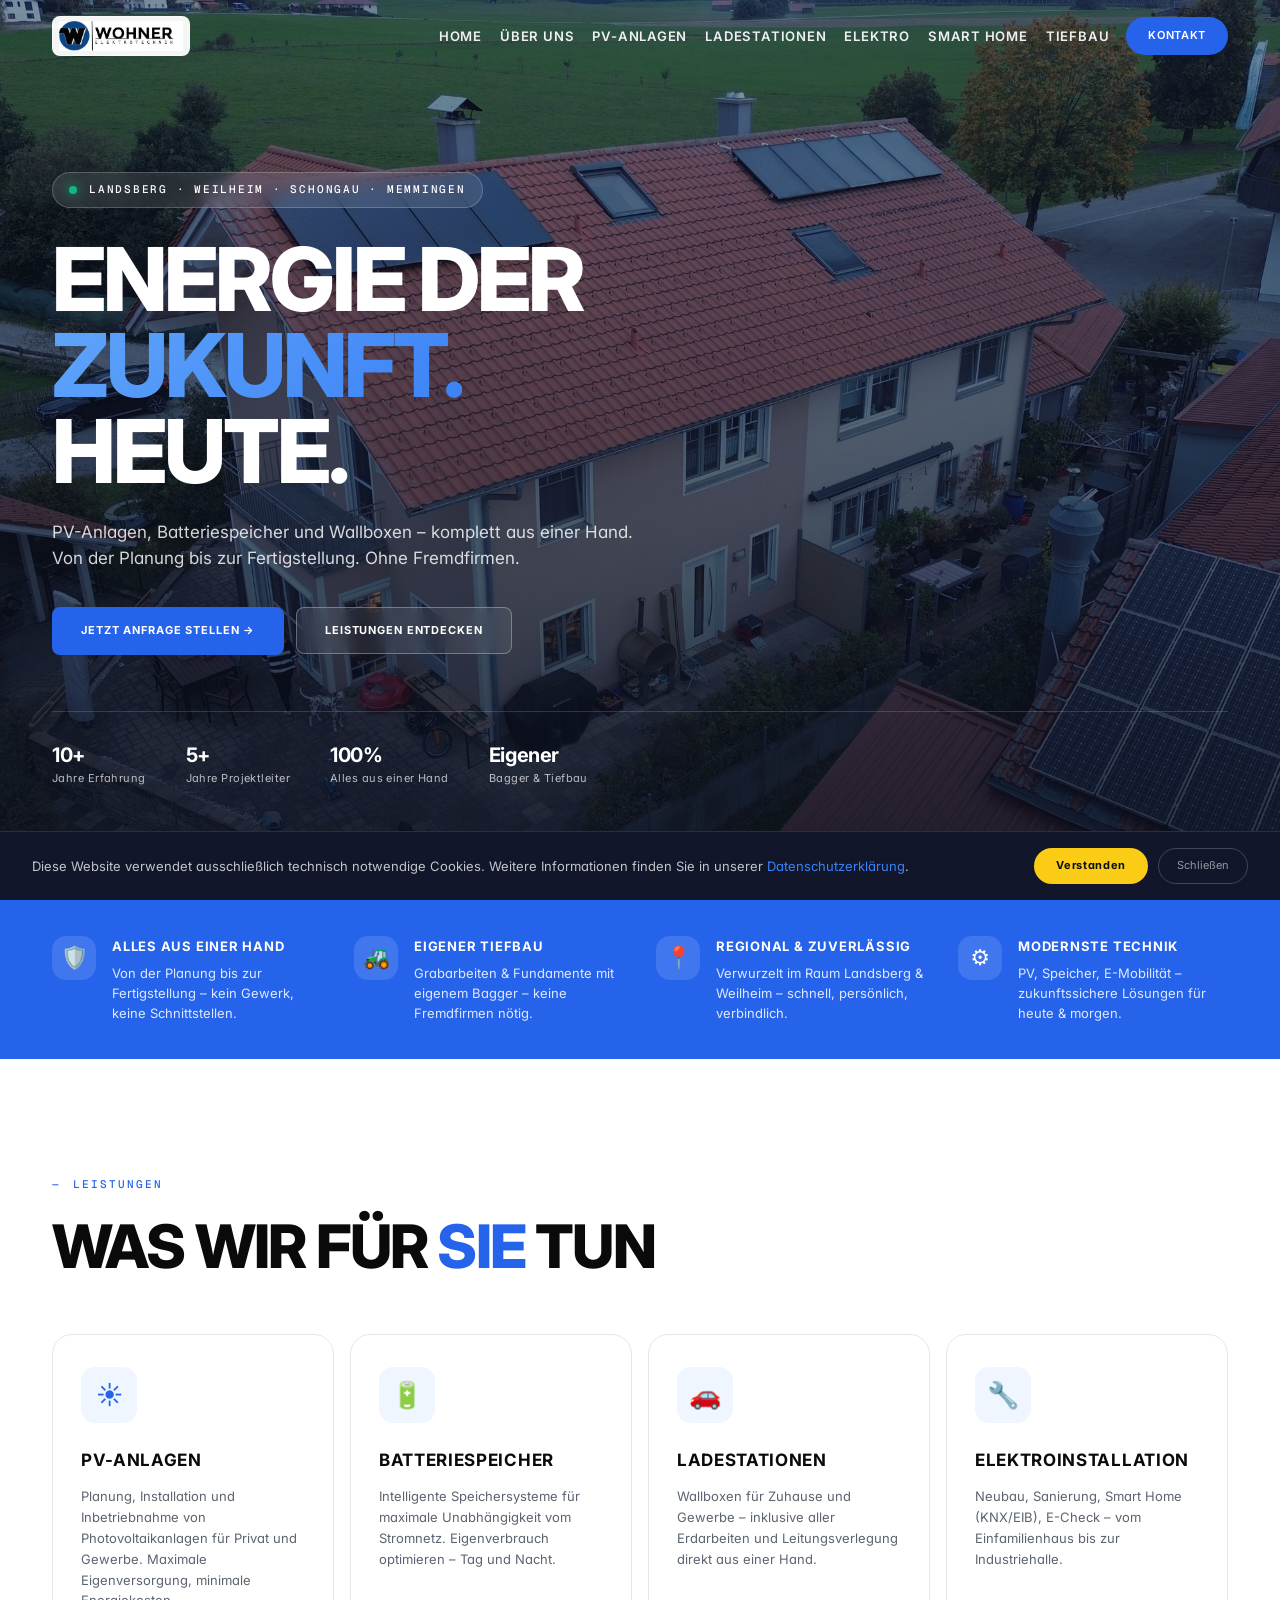
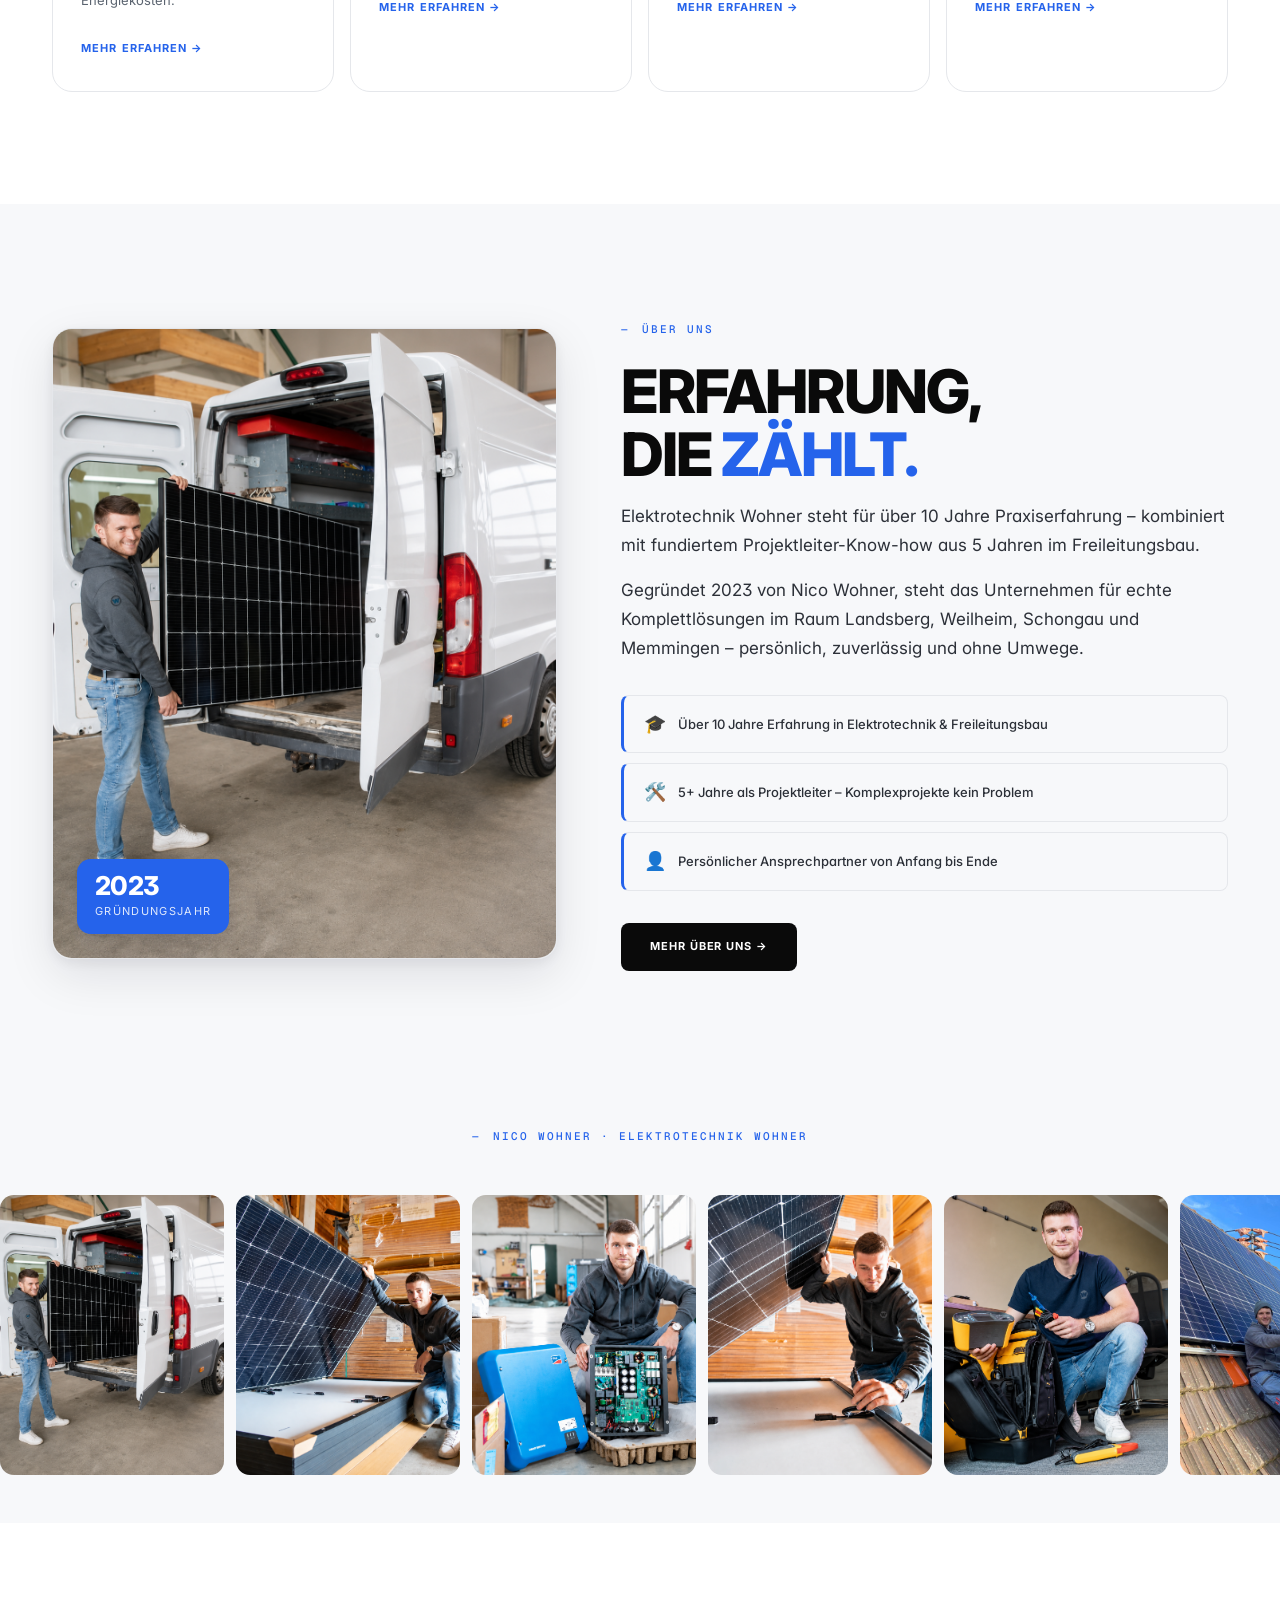
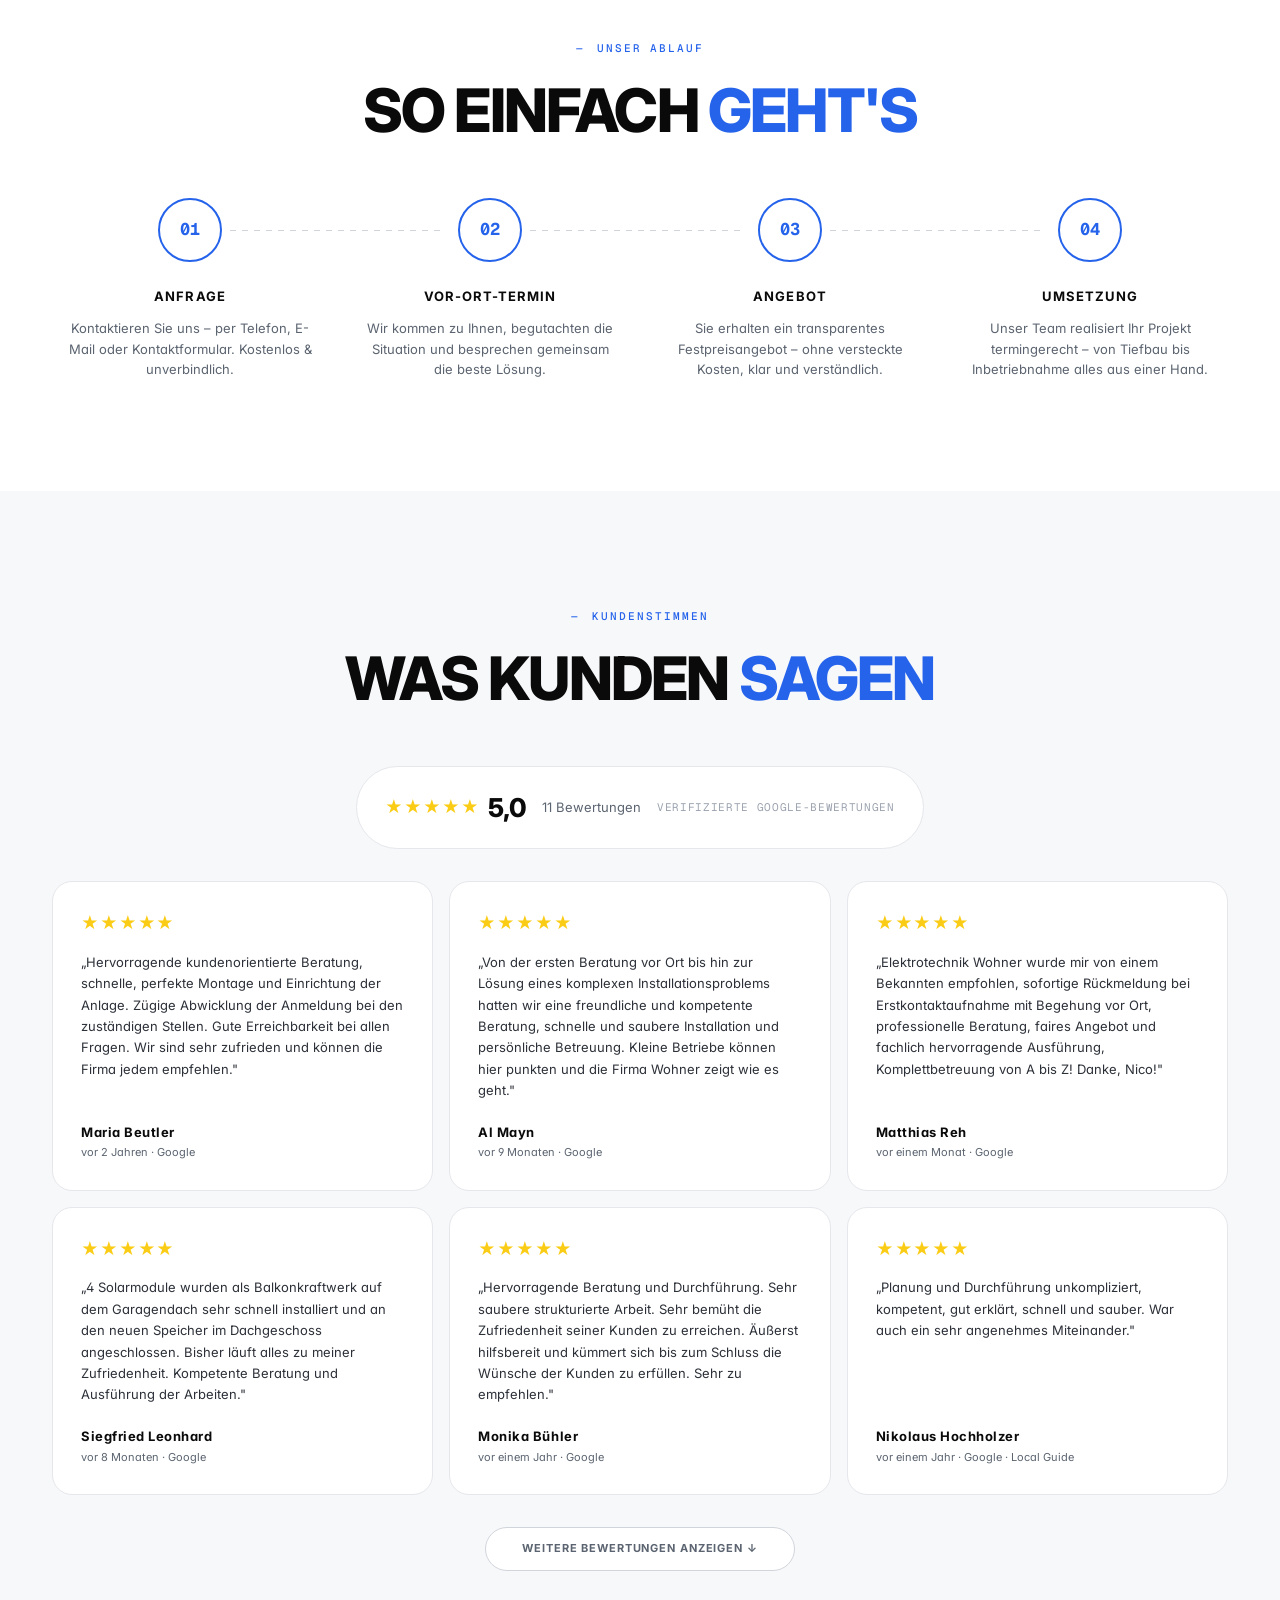
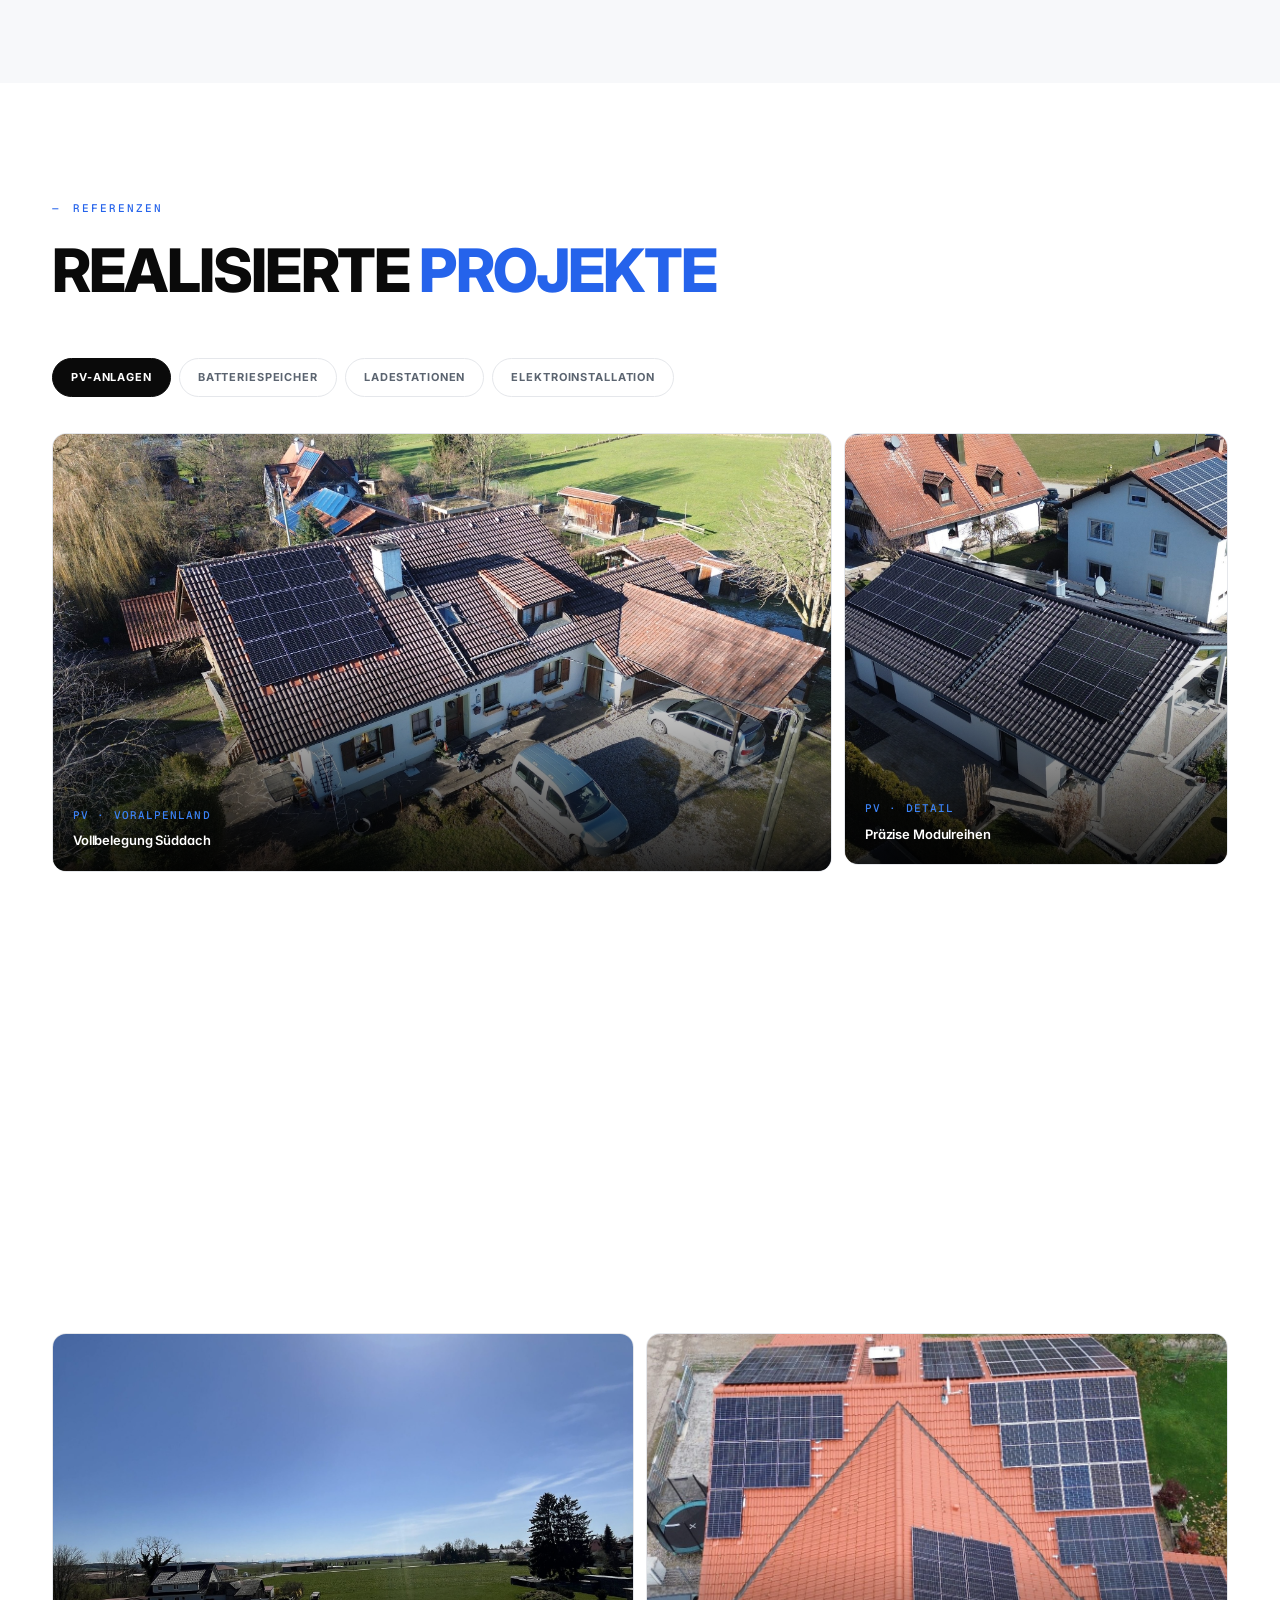
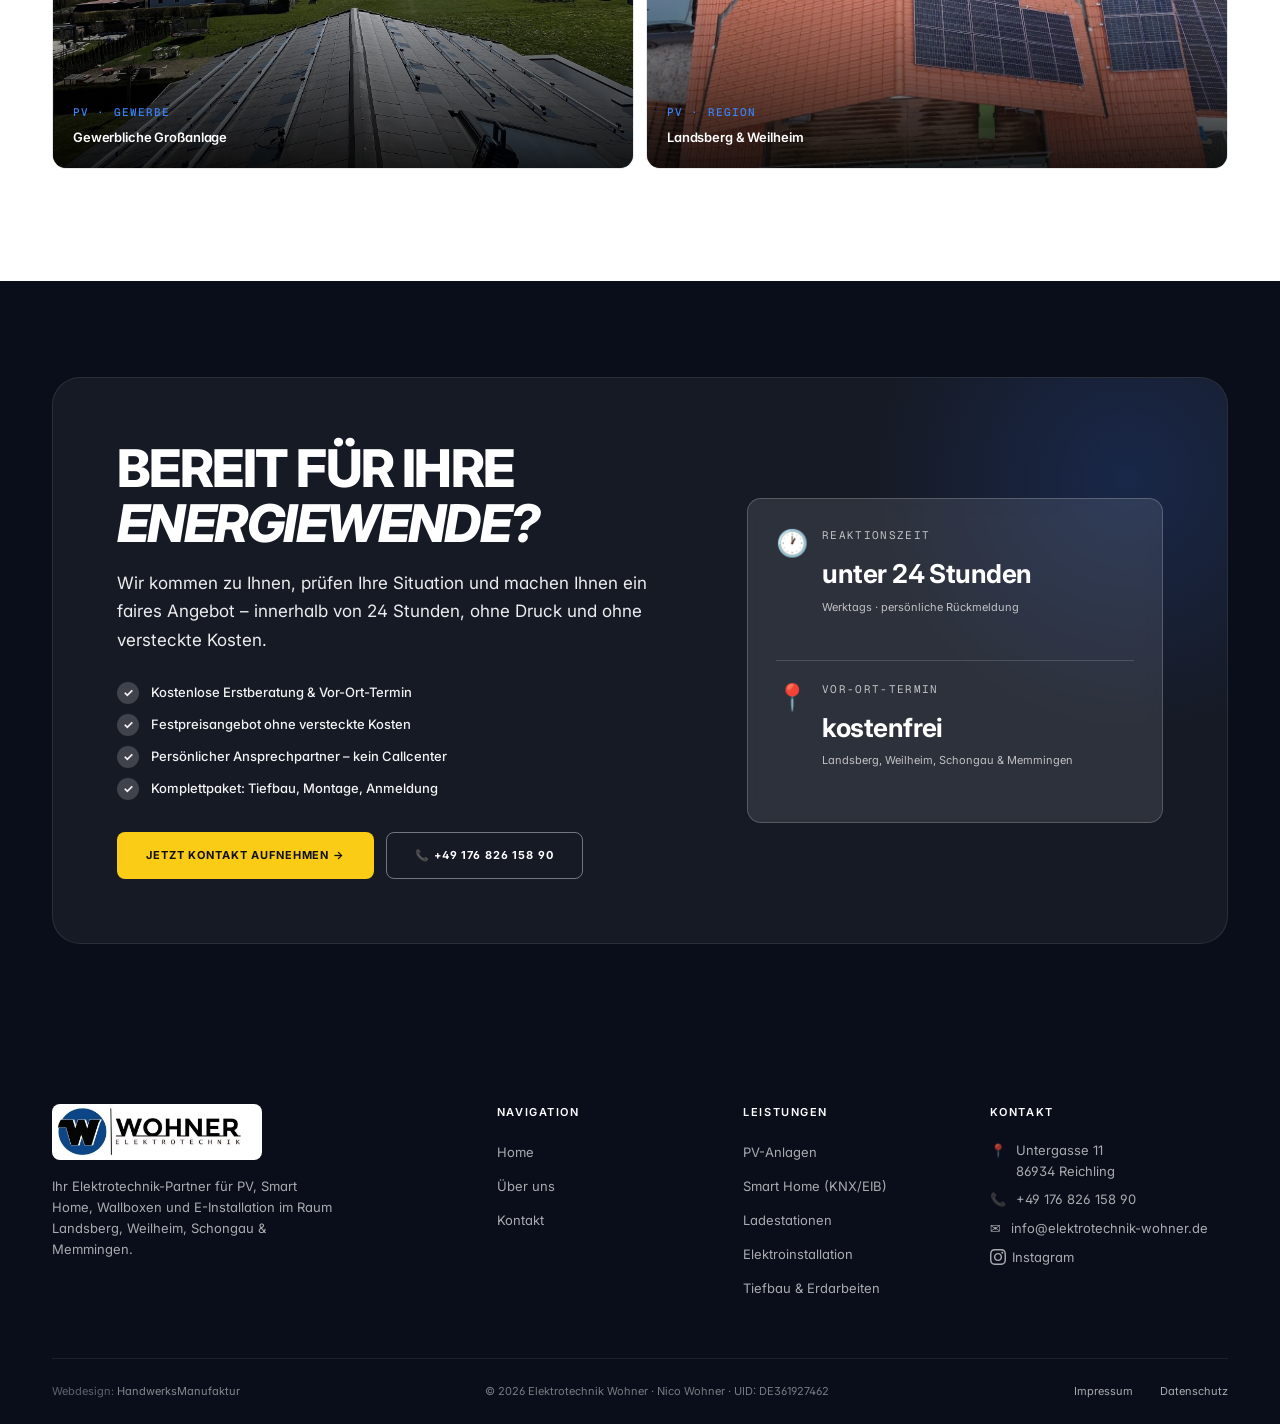
==== index.html @ c58edd6d "Marquee nach Über-uns-Sektion verschoben, bg-soft + Eyebrow-Label Co-Authored-By: Claude Sonnet 4.6 " ====
<!DOCTYPE html>
<html lang="de">
<head>
  <meta charset="UTF-8">
  <meta name="viewport" content="width=device-width, initial-scale=1.0">
  <title>Elektrotechnik Wohner — PV, Speicher & E-Mobilität · Landsberg / Weilheim</title>
  <meta name="description" content="Photovoltaik, Batteriespeicher und Wallboxen aus einer Hand. Eigenes Team, eigener Tiefbau, regional aus Reichling für Landsberg und Weilheim.">
  <link rel="icon" type="image/x-icon" href="assets/favicon.ico">
  <link rel="icon" type="image/png" sizes="512x512" href="assets/favicon.png">
  <link rel="preconnect" href="https://fonts.googleapis.com">
  <link rel="preconnect" href="https://fonts.gstatic.com" crossorigin>
  <link href="https://fonts.googleapis.com/css2?family=Inter:wght@400..800&family=Geist+Mono:wght@400..600&display=swap" rel="stylesheet">
  <link rel="stylesheet" href="css/style.css">
  <meta property="og:type" content="website">
  <meta property="og:title" content="Elektrotechnik Wohner — PV, Speicher & Wallboxen · Landsberg / Weilheim">
  <meta property="og:description" content="Photovoltaik, Batteriespeicher und Wallboxen aus einer Hand. Eigener Tiefbau, regional aus Reichling für Landsberg und Weilheim.">
  <meta property="og:image" content="assets/PV%20Anlagen/Wohner%20Elektrotechnik%20PV%20Anlagen%201.jpg">
  <script type="application/ld+json">
  {
    "@context": "https://schema.org",
    "@type": "LocalBusiness",
    "name": "Elektrotechnik Wohner",
    "description": "Photovoltaik, Batteriespeicher, Wallboxen und Elektroinstallation aus einer Hand im Raum Landsberg am Lech und Weilheim-Schongau.",
    "url": "https://www.elektrotechnik-wohner.de",
    "telephone": "+4917682615890",
    "email": "info@elektrotechnik-wohner.de",
    "vatID": "DE361927462",
    "foundingDate": "2023",
    "priceRange": "€€",
    "address": {
      "@type": "PostalAddress",
      "streetAddress": "Untergasse 11",
      "addressLocality": "Reichling",
      "postalCode": "86934",
      "addressCountry": "DE"
    },
    "areaServed": [
      { "@type": "City", "name": "Landsberg am Lech" },
      { "@type": "City", "name": "Weilheim in Oberbayern" },
      { "@type": "City", "name": "Schongau" }
    ],
    "openingHoursSpecification": [
      { "@type": "OpeningHoursSpecification", "dayOfWeek": ["Monday","Tuesday","Wednesday","Thursday","Friday"], "opens": "08:00", "closes": "18:00" },
      { "@type": "OpeningHoursSpecification", "dayOfWeek": "Saturday", "opens": "08:00", "closes": "12:00" }
    ],
    "hasOfferCatalog": {
      "@type": "OfferCatalog",
      "name": "Leistungen",
      "itemListElement": [
        { "@type": "Offer", "itemOffered": { "@type": "Service", "name": "PV-Anlagen", "url": "https://www.elektrotechnik-wohner.de/pv-anlagen.html" } },
        { "@type": "Offer", "itemOffered": { "@type": "Service", "name": "Batteriespeicher", "url": "https://www.elektrotechnik-wohner.de/pv-anlagen.html" } },
        { "@type": "Offer", "itemOffered": { "@type": "Service", "name": "Ladestationen / Wallboxen", "url": "https://www.elektrotechnik-wohner.de/ladestationen.html" } },
        { "@type": "Offer", "itemOffered": { "@type": "Service", "name": "Elektroinstallation", "url": "https://www.elektrotechnik-wohner.de/elektroinstallation.html" } },
        { "@type": "Offer", "itemOffered": { "@type": "Service", "name": "Tiefbau & Erdarbeiten", "url": "https://www.elektrotechnik-wohner.de/erdarbeiten.html" } }
      ]
    }
  }
  </script>
</head>
<body class="is-home">
<nav class="nav" id="nav">
  <div class="nav__inner">
    <a href="index.html" class="nav__brand">
      <img src="assets/logo.jpg" alt="Elektrotechnik Wohner">
    </a>
    <ul class="nav__links">
      <li><a href="index.html" data-page="home" class="active">Home</a></li>
      <li><a href="ueber-uns.html" data-page="ueber-uns">Über uns</a></li>
      <li><a href="pv-anlagen.html" data-page="pv-anlagen">PV-Anlagen</a></li>
      <li><a href="ladestationen.html" data-page="ladestationen">Ladestationen</a></li>
      <li><a href="elektroinstallation.html" data-page="elektroinstallation">Elektro</a></li>
      <li><a href="smart-home.html" data-page="smart-home">Smart Home</a></li>
      <li><a href="erdarbeiten.html" data-page="erdarbeiten">Tiefbau</a></li>
    </ul>
    <a href="kontakt.html" class="nav__cta">Kontakt</a>
    <button class="nav__burger" id="burger" aria-label="Menü"><span></span><span></span><span></span></button>
  </div>
  <div class="nav__mobile">
    <a href="index.html">Home</a>
    <a href="ueber-uns.html">Über uns</a>
    <a href="pv-anlagen.html">PV-Anlagen</a>
    <a href="ladestationen.html">Ladestationen</a>
    <a href="elektroinstallation.html">Elektroinstallation</a>
    <a href="smart-home.html">Smart Home</a>
    <a href="erdarbeiten.html">Tiefbau</a>
    <a href="kontakt.html">Kontakt</a>
  </div>
</nav>

<main>
<section class="hero">
  <div class="hero__bg" style="background-image: url('assets/PV%20Anlagen/Wohner%20Elektrotechnik%20PV%20Anlagen%201.jpg');"></div>
  <video class="hero__video" autoplay muted loop playsinline poster="assets/PV%20Anlagen/Wohner%20Elektrotechnik%20PV%20Anlagen%201.jpg">
    <source src="assets/hero.mp4" type="video/mp4">
  </video>
  <div class="hero__overlay"></div>
  <div class="hero__content">
    <div class="hero__inner">
      <span class="hero__eyebrow reveal"><span class="dot"></span>Landsberg · Weilheim · Schongau · Memmingen</span>
      <h1 class="hero__title reveal" data-delay="1">Energie der<br><em>Zukunft.</em><br>Heute.</h1>
      <p class="hero__sub reveal" data-delay="2">PV-Anlagen, Batteriespeicher und Wallboxen – komplett aus einer Hand.<br>Von der Planung bis zur Fertigstellung. Ohne Fremdfirmen.</p>
      <div class="hero__buttons reveal" data-delay="3">
        <a href="kontakt.html" class="btn btn--primary">Jetzt Anfrage stellen →</a>
        <a href="#leistungen" class="btn btn--ghost">Leistungen entdecken</a>
      </div>
      <div class="hero__stats reveal" data-delay="4">
        <div class="hero-stat"><span class="hero-stat__value">10+</span><span class="hero-stat__label">Jahre Erfahrung</span></div>
        <div class="hero-stat"><span class="hero-stat__value">5+</span><span class="hero-stat__label">Jahre Projektleiter</span></div>
        <div class="hero-stat"><span class="hero-stat__value">100%</span><span class="hero-stat__label">Alles aus einer Hand</span></div>
        <div class="hero-stat"><span class="hero-stat__value">Eigener</span><span class="hero-stat__label">Bagger &amp; Tiefbau</span></div>
      </div>
    </div>
  </div>
</section>

<section class="trust-bar">
  <div class="wrap">
    <div class="trust-bar__grid">
      <div class="trust-item"><div class="trust-item__icon">🛡️</div><div><div class="trust-item__title">Alles aus einer Hand</div><p class="trust-item__desc">Von der Planung bis zur Fertigstellung – kein Gewerk, keine Schnittstellen.</p></div></div>
      <div class="trust-item"><div class="trust-item__icon">🚜</div><div><div class="trust-item__title">Eigener Tiefbau</div><p class="trust-item__desc">Grabarbeiten &amp; Fundamente mit eigenem Bagger – keine Fremdfirmen nötig.</p></div></div>
      <div class="trust-item"><div class="trust-item__icon">📍</div><div><div class="trust-item__title">Regional &amp; Zuverlässig</div><p class="trust-item__desc">Verwurzelt im Raum Landsberg &amp; Weilheim – schnell, persönlich, verbindlich.</p></div></div>
      <div class="trust-item"><div class="trust-item__icon">⚙️</div><div><div class="trust-item__title">Modernste Technik</div><p class="trust-item__desc">PV, Speicher, E-Mobilität – zukunftssichere Lösungen für heute &amp; morgen.</p></div></div>
    </div>
  </div>
</section>

<section class="section" id="leistungen">
  <div class="wrap">
    <div class="section-head reveal">
      <span class="section-eyebrow">Leistungen</span>
      <h2 class="section-title">Was wir für <em>Sie</em> tun</h2>
    </div>
    <div class="services">
      <div class="service reveal">
        <div class="service__icon">☀️</div>
        <h3 class="service__title">PV-Anlagen</h3>
        <p class="service__desc">Planung, Installation und Inbetriebnahme von Photovoltaikanlagen für Privat und Gewerbe. Maximale Eigenversorgung, minimale Energiekosten.</p>
        <a href="pv-anlagen.html" class="service__link">Mehr erfahren →</a>
      </div>
      <div class="service reveal" data-delay="1">
        <div class="service__icon">🔋</div>
        <h3 class="service__title">Batteriespeicher</h3>
        <p class="service__desc">Intelligente Speichersysteme für maximale Unabhängigkeit vom Stromnetz. Eigenverbrauch optimieren – Tag und Nacht.</p>
        <a href="pv-anlagen.html" class="service__link">Mehr erfahren →</a>
      </div>
      <div class="service reveal" data-delay="2">
        <div class="service__icon">🚗</div>
        <h3 class="service__title">Ladestationen</h3>
        <p class="service__desc">Wallboxen für Zuhause und Gewerbe – inklusive aller Erdarbeiten und Leitungsverlegung direkt aus einer Hand.</p>
        <a href="ladestationen.html" class="service__link">Mehr erfahren →</a>
      </div>
      <div class="service reveal" data-delay="3">
        <div class="service__icon">🔧</div>
        <h3 class="service__title">Elektroinstallation</h3>
        <p class="service__desc">Neubau, Sanierung, Smart Home (KNX/EIB), E-Check – vom Einfamilienhaus bis zur Industriehalle.</p>
        <a href="elektroinstallation.html" class="service__link">Mehr erfahren →</a>
      </div>
    </div>
  </div>
</section>

<section class="section" style="background: var(--bg-soft);">
  <div class="wrap">
    <div class="about">
      <div class="about__image reveal">
        <img src="assets/Portrait/Nico%20Wohner%20Van.png" alt="Nico Wohner">
        <div class="about__badge"><div class="about__badge-num">2023</div><div class="about__badge-label">Gründungsjahr</div></div>
      </div>
      <div class="about__content reveal" data-delay="1">
        <span class="section-eyebrow">Über uns</span>
        <h2 class="section-title">Erfahrung,<br>die <em>zählt.</em></h2>
        <p>Elektrotechnik Wohner steht für über 10 Jahre Praxiserfahrung – kombiniert mit fundiertem Projektleiter-Know-how aus 5 Jahren im Freileitungsbau.</p>
        <p>Gegründet 2023 von Nico Wohner, steht das Unternehmen für echte Komplettlösungen im Raum Landsberg, Weilheim, Schongau und Memmingen – persönlich, zuverlässig und ohne Umwege.</p>
        <div class="about__bullets">
          <div class="about-pill"><span class="about-pill__icon">🎓</span> Über 10 Jahre Erfahrung in Elektrotechnik &amp; Freileitungsbau</div>
          <div class="about-pill"><span class="about-pill__icon">🛠️</span> 5+ Jahre als Projektleiter – Komplexprojekte kein Problem</div>
          <div class="about-pill"><span class="about-pill__icon">👤</span> Persönlicher Ansprechpartner von Anfang bis Ende</div>
        </div>
        <div style="margin-top: 32px;">
          <a href="ueber-uns.html" class="btn btn--dark">Mehr über uns →</a>
        </div>
      </div>
    </div>
  </div>
</section>

<section style="background: var(--bg-soft); overflow: hidden;">
  <div style="text-align: center; padding: 40px 0 0;">
    <span class="section-eyebrow">Nico Wohner · Elektrotechnik Wohner</span>
  </div>
  <div class="portrait-marquee">
    <div class="portrait-marquee__track">
      <img src="assets/Portrait/Nico%20Wohner%20Van.png" alt="Nico Wohner">
      <img src="assets/Portrait/Nico%20Wohner%20PV%201.png" alt="Nico Wohner">
      <img src="assets/Portrait/Nico%20Wohner%20Wechselrichter.png" alt="Nico Wohner">
      <img src="assets/Portrait/Nico%20Wohner%20PV%202.png" alt="Nico Wohner">
      <img src="assets/Portrait/Nico%20Wohner%20Tools.png" alt="Nico Wohner">
      <img src="assets/Portrait/Wohner%20Nico%20Dach.jpg" alt="Nico Wohner">
      <img src="assets/Portrait/Nico%20Wohner%20Van.png" alt="Nico Wohner">
      <img src="assets/Portrait/Nico%20Wohner%20PV%201.png" alt="Nico Wohner">
      <img src="assets/Portrait/Nico%20Wohner%20Wechselrichter.png" alt="Nico Wohner">
      <img src="assets/Portrait/Nico%20Wohner%20PV%202.png" alt="Nico Wohner">
      <img src="assets/Portrait/Nico%20Wohner%20Tools.png" alt="Nico Wohner">
      <img src="assets/Portrait/Wohner%20Nico%20Dach.jpg" alt="Nico Wohner">
    </div>
  </div>
</section>

<section class="section">
  <div class="wrap">
    <div class="section-head section-head--center reveal">
      <span class="section-eyebrow">Unser Ablauf</span>
      <h2 class="section-title">So einfach <em>geht's</em></h2>
    </div>
    <div class="process">
      <div class="process-step reveal"><div class="process-step__line"></div><div class="process-step__num">01</div><div class="process-step__title">Anfrage</div><p class="process-step__desc">Kontaktieren Sie uns – per Telefon, E-Mail oder Kontaktformular. Kostenlos &amp; unverbindlich.</p></div>
      <div class="process-step reveal" data-delay="1"><div class="process-step__line"></div><div class="process-step__num">02</div><div class="process-step__title">Vor-Ort-Termin</div><p class="process-step__desc">Wir kommen zu Ihnen, begutachten die Situation und besprechen gemeinsam die beste Lösung.</p></div>
      <div class="process-step reveal" data-delay="2"><div class="process-step__line"></div><div class="process-step__num">03</div><div class="process-step__title">Angebot</div><p class="process-step__desc">Sie erhalten ein transparentes Festpreisangebot – ohne versteckte Kosten, klar und verständlich.</p></div>
      <div class="process-step reveal" data-delay="3"><div class="process-step__num">04</div><div class="process-step__title">Umsetzung</div><p class="process-step__desc">Unser Team realisiert Ihr Projekt termingerecht – von Tiefbau bis Inbetriebnahme alles aus einer Hand.</p></div>
    </div>
  </div>
</section>

<section class="section" style="background: var(--bg-soft);">
  <div class="wrap">
    <div class="section-head section-head--center reveal">
      <span class="section-eyebrow">Kundenstimmen</span>
      <h2 class="section-title">Was Kunden <em>sagen</em></h2>
    </div>
    <div class="testi-summary reveal">
      <div class="testi-summary__rating"><span class="testi-summary__stars">★★★★★</span><span class="testi-summary__rating-num">5,0</span></div>
      <span class="testi-summary__count">11 Bewertungen</span>
      <span class="testi-summary__google">Verifizierte Google-Bewertungen</span>
    </div>
    <div class="testimonials">
      <div class="testi reveal"><div class="testi__head"><span class="testi__stars">★★★★★</span></div><p class="testi__text">„Hervorragende kundenorientierte Beratung, schnelle, perfekte Montage und Einrichtung der Anlage. Zügige Abwicklung der Anmeldung bei den zuständigen Stellen. Gute Erreichbarkeit bei allen Fragen. Wir sind sehr zufrieden und können die Firma jedem empfehlen."</p><div class="testi__author">Maria Beutler</div><div class="testi__where">vor 2 Jahren · Google</div></div>
      <div class="testi reveal" data-delay="1"><div class="testi__head"><span class="testi__stars">★★★★★</span></div><p class="testi__text">„Von der ersten Beratung vor Ort bis hin zur Lösung eines komplexen Installationsproblems hatten wir eine freundliche und kompetente Beratung, schnelle und saubere Installation und persönliche Betreuung. Kleine Betriebe können hier punkten und die Firma Wohner zeigt wie es geht."</p><div class="testi__author">Al Mayn</div><div class="testi__where">vor 9 Monaten · Google</div></div>
      <div class="testi reveal" data-delay="2"><div class="testi__head"><span class="testi__stars">★★★★★</span></div><p class="testi__text">„Elektrotechnik Wohner wurde mir von einem Bekannten empfohlen, sofortige Rückmeldung bei Erstkontaktaufnahme mit Begehung vor Ort, professionelle Beratung, faires Angebot und fachlich hervorragende Ausführung, Komplettbetreuung von A bis Z! Danke, Nico!"</p><div class="testi__author">Matthias Reh</div><div class="testi__where">vor einem Monat · Google</div></div>
    </div>
    <div class="testimonials" style="margin-top: 16px;">
      <div class="testi reveal"><div class="testi__head"><span class="testi__stars">★★★★★</span></div><p class="testi__text">„4 Solarmodule wurden als Balkonkraftwerk auf dem Garagendach sehr schnell installiert und an den neuen Speicher im Dachgeschoss angeschlossen. Bisher läuft alles zu meiner Zufriedenheit. Kompetente Beratung und Ausführung der Arbeiten."</p><div class="testi__author">Siegfried Leonhard</div><div class="testi__where">vor 8 Monaten · Google</div></div>
      <div class="testi reveal" data-delay="1"><div class="testi__head"><span class="testi__stars">★★★★★</span></div><p class="testi__text">„Hervorragende Beratung und Durchführung. Sehr saubere strukturierte Arbeit. Sehr bemüht die Zufriedenheit seiner Kunden zu erreichen. Äußerst hilfsbereit und kümmert sich bis zum Schluss die Wünsche der Kunden zu erfüllen. Sehr zu empfehlen."</p><div class="testi__author">Monika Bühler</div><div class="testi__where">vor einem Jahr · Google</div></div>
      <div class="testi reveal" data-delay="2"><div class="testi__head"><span class="testi__stars">★★★★★</span></div><p class="testi__text">„Planung und Durchführung unkompliziert, kompetent, gut erklärt, schnell und sauber. War auch ein sehr angenehmes Miteinander."</p><div class="testi__author">Nikolaus Hochholzer</div><div class="testi__where">vor einem Jahr · Google · Local Guide</div></div>
    </div>
    <div id="testi-more-wrap" class="testi-more-wrap">
      <div class="testimonials" style="margin-top: 16px;">
        <div class="testi reveal"><div class="testi__head"><span class="testi__stars">★★★★★</span></div><p class="testi__text">„Sehr gute Beratung. Auch die Montage ging Hand in Hand. Immer auf der Suche nach der Besten, einfachsten und günstigsten Lösung. Kann ich nur empfehlen."</p><div class="testi__author">Hans Mehl</div><div class="testi__where">vor einem Jahr · Google</div></div>
        <div class="testi reveal" data-delay="1"><div class="testi__head"><span class="testi__stars">★★★★★</span></div><p class="testi__text">„Sehr gute und kompetente Beratung sowie schnelle und unkomplizierte Umsetzung!"</p><div class="testi__author">Joachim Mangold</div><div class="testi__where">vor einem Jahr · Google</div></div>
        <div class="testi reveal" data-delay="2"><div class="testi__head"><span class="testi__stars">★★★★★</span></div><p class="testi__text">„Lampen Installation sowie Teilebeschaffung gingen reibungslos. Telefonischer Erstkontakt – Beratung war einwandfrei. Vielen Dank nochmal für die schnelle Abwicklung."</p><div class="testi__author">MccWolfgrubRacing</div><div class="testi__where">vor 2 Jahren · Google</div></div>
      </div>
      <div class="testimonials" style="margin-top: 16px;">
        <div class="testi reveal"><div class="testi__head"><span class="testi__stars">★★★★★</span></div><p class="testi__text">„Top Arbeit zum fairen Preis. Sehr unkompliziert und die Zusammenarbeit hat Spaß gemacht! Danke!"</p><div class="testi__author">papas bester</div><div class="testi__where">vor einem Jahr · Google</div></div>
        <div class="testi reveal" data-delay="1"><div class="testi__head"><span class="testi__stars">★★★★★</span></div><p class="testi__text">„Absprache und Ausführung der Arbeiten lief tadellos. Perfekte Kommunikation, immer wieder gerne."</p><div class="testi__author">M S</div><div class="testi__where">vor einem Jahr · Google</div></div>
      </div>
    </div>
    <button class="testi-toggle-btn" id="testi-toggle-btn">Weitere Bewertungen anzeigen ↓</button>
  </div>
</section>

<section class="section">
  <div class="wrap">
    <div class="section-head reveal">
      <span class="section-eyebrow">Referenzen</span>
      <h2 class="section-title">Realisierte <em>Projekte</em></h2>
    </div>
    <div class="filter-tabs">
      <button class="filter-tab active" data-filter="pv">PV-Anlagen</button>
      <button class="filter-tab" data-filter="bs">Batteriespeicher</button>
      <button class="filter-tab" data-filter="ls">Ladestationen</button>
      <button class="filter-tab" data-filter="ei">Elektroinstallation</button>
    </div>
    <div class="gallery">
      <article class="gallery-item gallery-item--w8 reveal" data-img="assets/PV%20Anlagen/Wohner%20Elektrotechnik%20PV%20Anlagen%2010.jpg" data-cat="pv"><img loading="lazy" src="assets/PV%20Anlagen/Wohner%20Elektrotechnik%20PV%20Anlagen%2010.jpg" alt=""><div class="gallery-item__overlay"><div class="gallery-item__tag">PV · Voralpenland</div><div class="gallery-item__title">Vollbelegung Süddach</div></div></article>
      <article class="gallery-item gallery-item--w4 reveal" data-img="assets/PV%20Anlagen/Wohner%20Elektrotechnik%20PV%20Anlagen%2016.jpg" data-cat="pv"><img loading="lazy" src="assets/PV%20Anlagen/Wohner%20Elektrotechnik%20PV%20Anlagen%2016.jpg" alt=""><div class="gallery-item__overlay"><div class="gallery-item__tag">PV · Detail</div><div class="gallery-item__title">Präzise Modulreihen</div></div></article>
      <article class="gallery-item gallery-item--w6 reveal" data-img="assets/PV%20Anlagen/Wohner%20Elektrotechnik%20PV%20Anlagen%2028.jpg" data-cat="pv"><img loading="lazy" src="assets/PV%20Anlagen/Wohner%20Elektrotechnik%20PV%20Anlagen%2028.jpg" alt=""><div class="gallery-item__overlay"><div class="gallery-item__tag">PV · Neubau</div><div class="gallery-item__title">Neubau komplett ausgestattet</div></div></article>
      <article class="gallery-item gallery-item--w6 reveal" data-img="assets/PV%20Anlagen/Wohner%20Elektrotechnik%20PV%20Anlagen%2038.jpg" data-cat="pv"><img loading="lazy" src="assets/PV%20Anlagen/Wohner%20Elektrotechnik%20PV%20Anlagen%2038.jpg" alt=""><div class="gallery-item__overlay"><div class="gallery-item__tag">PV · Bestand</div><div class="gallery-item__title">Bestandsgebäude modernisiert</div></div></article>
      <article class="gallery-item gallery-item--w6 reveal" data-img="assets/PV%20Anlagen/Wohner%20Elektrotechnik%20PV%20Anlagen%2055.jpg" data-cat="pv"><img loading="lazy" src="assets/PV%20Anlagen/Wohner%20Elektrotechnik%20PV%20Anlagen%2055.jpg" alt=""><div class="gallery-item__overlay"><div class="gallery-item__tag">PV · Gewerbe</div><div class="gallery-item__title">Gewerbliche Großanlage</div></div></article>
      <article class="gallery-item gallery-item--w6 reveal" data-img="assets/PV%20Anlagen/Wohner%20Elektrotechnik%20PV%20Anlagen%2065.jpg" data-cat="pv"><img loading="lazy" src="assets/PV%20Anlagen/Wohner%20Elektrotechnik%20PV%20Anlagen%2065.jpg" alt=""><div class="gallery-item__overlay"><div class="gallery-item__tag">PV · Region</div><div class="gallery-item__title">Landsberg &amp; Weilheim</div></div></article>
      <article class="gallery-item gallery-item--w8 reveal hidden" data-img="assets/Batteriespeicher/Wohner%20Elektrotechnik%20Batteriespeicher%205.jpg" data-cat="bs"><img loading="lazy" src="assets/Batteriespeicher/Wohner%20Elektrotechnik%20Batteriespeicher%205.jpg" alt=""><div class="gallery-item__overlay"><div class="gallery-item__tag">Speicher · Sungrow</div><div class="gallery-item__title">Sungrow Hybrid-System</div></div></article>
      <article class="gallery-item gallery-item--w4 reveal hidden" data-img="assets/Batteriespeicher/Wohner%20Elektrotechnik%20Batteriespeicher%206.jpg" data-cat="bs"><img loading="lazy" src="assets/Batteriespeicher/Wohner%20Elektrotechnik%20Batteriespeicher%206.jpg" alt=""><div class="gallery-item__overlay"><div class="gallery-item__tag">Speicher · BYD</div><div class="gallery-item__title">BYD Battery-Box Premium</div></div></article>
      <article class="gallery-item gallery-item--w6 reveal hidden" data-img="assets/Batteriespeicher/Wohner%20Elektrotechnik%20Batteriespeicher%207.jpg" data-cat="bs"><img loading="lazy" src="assets/Batteriespeicher/Wohner%20Elektrotechnik%20Batteriespeicher%207.jpg" alt=""><div class="gallery-item__overlay"><div class="gallery-item__tag">Speicher · Detail</div><div class="gallery-item__title">Sungrow Wechselrichter</div></div></article>
      <article class="gallery-item gallery-item--w6 reveal hidden" data-img="assets/Batteriespeicher/Wohner%20Elektrotechnik%20Batteriespeicher%208.jpg" data-cat="bs"><img loading="lazy" src="assets/Batteriespeicher/Wohner%20Elektrotechnik%20Batteriespeicher%208.jpg" alt=""><div class="gallery-item__overlay"><div class="gallery-item__tag">Speicher · Verkabelung</div><div class="gallery-item__title">Saubere Verkabelung</div></div></article>
      <article class="gallery-item gallery-item--w4 reveal hidden" data-img="assets/Ladestationen/Wohner%20Elektrotechnik%20Ladestationen%201.JPG" data-cat="ls"><img loading="lazy" src="assets/Ladestationen/Wohner%20Elektrotechnik%20Ladestationen%201.JPG" alt=""><div class="gallery-item__overlay"><div class="gallery-item__tag">Wallbox · Outdoor</div><div class="gallery-item__title">Wallbox am Carport</div></div></article>
      <article class="gallery-item gallery-item--w4 reveal hidden" data-img="assets/Ladestationen/Wohner%20Elektrotechnik%20Ladestationen%202.JPG" data-cat="ls"><img loading="lazy" src="assets/Ladestationen/Wohner%20Elektrotechnik%20Ladestationen%202.JPG" alt=""><div class="gallery-item__overlay"><div class="gallery-item__tag">Wallbox · Detail</div><div class="gallery-item__title">Anschluss &amp; Verkabelung</div></div></article>
      <article class="gallery-item gallery-item--w4 reveal hidden" data-img="assets/Ladestationen/Wohner%20Elektrotechnik%20Ladestationen%203.JPG" data-cat="ls"><img loading="lazy" src="assets/Ladestationen/Wohner%20Elektrotechnik%20Ladestationen%203.JPG" alt=""><div class="gallery-item__overlay"><div class="gallery-item__tag">Wallbox · Indoor</div><div class="gallery-item__title">Garagen-Wallbox</div></div></article>
      <article class="gallery-item gallery-item--w8 reveal hidden" data-img="assets/Elektroinstallation/Wohner%20Elektrotechnik%20Elektroinstallation%2016.jpg" data-cat="ei"><img loading="lazy" src="assets/Elektroinstallation/Wohner%20Elektrotechnik%20Elektroinstallation%2016.jpg" alt=""><div class="gallery-item__overlay"><div class="gallery-item__tag">Elektro · Gewerbe</div><div class="gallery-item__title">Sporthalle LED-Beleuchtung</div></div></article>
      <article class="gallery-item gallery-item--w4 reveal hidden" data-img="assets/Elektroinstallation/Wohner%20Elektrotechnik%20Elektroinstallation%2022.jpg" data-cat="ei"><img loading="lazy" src="assets/Elektroinstallation/Wohner%20Elektrotechnik%20Elektroinstallation%2022.jpg" alt=""><div class="gallery-item__overlay"><div class="gallery-item__tag">Elektro · Garage</div><div class="gallery-item__title">Garage installiert</div></div></article>
      <article class="gallery-item gallery-item--w6 reveal hidden" data-img="assets/Elektroinstallation/Wohner%20Elektrotechnik%20Elektroinstallation%201.jpg" data-cat="ei"><img loading="lazy" src="assets/Elektroinstallation/Wohner%20Elektrotechnik%20Elektroinstallation%201.jpg" alt=""><div class="gallery-item__overlay"><div class="gallery-item__tag">Elektro · Neubau</div><div class="gallery-item__title">Neuinstallation</div></div></article>
      <article class="gallery-item gallery-item--w6 reveal hidden" data-img="assets/Elektroinstallation/Wohner%20Elektrotechnik%20Elektroinstallation%2010.jpg" data-cat="ei"><img loading="lazy" src="assets/Elektroinstallation/Wohner%20Elektrotechnik%20Elektroinstallation%2010.jpg" alt=""><div class="gallery-item__overlay"><div class="gallery-item__tag">Elektro · Sauna</div><div class="gallery-item__title">Sauna-Anschluss</div></div></article>
    </div>
  </div>
</section>

<section class="section--cta">
  <div class="wrap">
    
<div class="cta-block reveal">
  <div class="cta-block__grid">
    <div>
      <h2 class="cta-block__title">Bereit für Ihre<br><em>Energiewende?</em></h2>
      <p class="cta-block__sub">Wir kommen zu Ihnen, prüfen Ihre Situation und machen Ihnen ein faires Angebot – innerhalb von 24 Stunden, ohne Druck und ohne versteckte Kosten.</p>
      <div class="cta-block__bullets"><div class="cta-block__bullet"><span class="cta-block__bullet-icon">✓</span><span>Kostenlose Erstberatung &amp; Vor-Ort-Termin</span></div><div class="cta-block__bullet"><span class="cta-block__bullet-icon">✓</span><span>Festpreisangebot ohne versteckte Kosten</span></div><div class="cta-block__bullet"><span class="cta-block__bullet-icon">✓</span><span>Persönlicher Ansprechpartner – kein Callcenter</span></div><div class="cta-block__bullet"><span class="cta-block__bullet-icon">✓</span><span>Komplettpaket: Tiefbau, Montage, Anmeldung</span></div></div>
      <div class="cta-block__buttons">
        <a href="kontakt.html" class="btn btn--yellow">Jetzt Kontakt aufnehmen →</a>
        <a href="tel:+4917682615890" class="btn btn--white-outline">📞 +49 176 826 158 90</a>
      </div>
    </div>
    <div class="cta-block__sidecard">
      <div class="cta-block__sidecard-item"><span class="cta-block__sidecard-icon">🕐</span><div><div class="cta-block__sidecard-label">Reaktionszeit</div><div class="cta-block__sidecard-value">unter 24 Stunden</div><div class="cta-block__sidecard-meta">Werktags · persönliche Rückmeldung</div></div></div>
      <div class="cta-block__sidecard-divider"></div>
      <div class="cta-block__sidecard-item"><span class="cta-block__sidecard-icon">📍</span><div><div class="cta-block__sidecard-label">Vor-Ort-Termin</div><div class="cta-block__sidecard-value">kostenfrei</div><div class="cta-block__sidecard-meta">Landsberg, Weilheim, Schongau &amp; Memmingen</div></div></div>
    </div>
  </div>
</div>

  </div>
</section>
</main>

<footer class="footer">
  <div class="wrap">
    <div class="footer__top">
      <div>
        <div class="footer__brand">
          <img src="assets/logo.jpg" alt="Elektrotechnik Wohner">
        </div>
        <p class="footer__tagline">Ihr Elektrotechnik-Partner für PV, Smart Home, Wallboxen und E-Installation im Raum Landsberg, Weilheim, Schongau &amp; Memmingen.</p>
      </div>
      <div>
        <h4>Navigation</h4>
        <ul>
          <li><a href="index.html">Home</a></li>
          <li><a href="ueber-uns.html">Über uns</a></li>
          <li><a href="kontakt.html">Kontakt</a></li>
        </ul>
      </div>
      <div>
        <h4>Leistungen</h4>
        <ul>
          <li><a href="pv-anlagen.html">PV-Anlagen</a></li>
          <li><a href="smart-home.html">Smart Home (KNX/EIB)</a></li>
          <li><a href="ladestationen.html">Ladestationen</a></li>
          <li><a href="elektroinstallation.html">Elektroinstallation</a></li>
          <li><a href="erdarbeiten.html">Tiefbau &amp; Erdarbeiten</a></li>
        </ul>
      </div>
      <div>
        <h4>Kontakt</h4>
        <div class="footer__contact-line">📍 <span>Untergasse 11<br>86934 Reichling</span></div>
        <div class="footer__contact-line">📞 <a href="tel:+4917682615890">+49 176 826 158 90</a></div>
        <div class="footer__contact-line">✉️ <a href="mailto:info@elektrotechnik-wohner.de">info@elektrotechnik-wohner.de</a></div>
        <div class="footer__contact-line"><a href="https://www.instagram.com/elektrotechnik_wohner/" target="_blank" rel="noopener" style="display:inline-flex;align-items:center;"><svg width="16" height="16" viewBox="0 0 24 24" fill="currentColor" style="vertical-align:middle;margin-right:6px;"><path d="M12 2.163c3.204 0 3.584.012 4.85.07 3.252.148 4.771 1.691 4.919 4.919.058 1.265.069 1.645.069 4.849 0 3.205-.012 3.584-.069 4.849-.149 3.225-1.664 4.771-4.919 4.919-1.266.058-1.644.07-4.85.07-3.204 0-3.584-.012-4.849-.07-3.26-.149-4.771-1.699-4.919-4.92-.058-1.265-.07-1.644-.07-4.849 0-3.204.013-3.583.07-4.849.149-3.227 1.664-4.771 4.919-4.919 1.266-.057 1.645-.069 4.849-.069zm0-2.163c-3.259 0-3.667.014-4.947.072-4.358.2-6.78 2.618-6.98 6.98-.059 1.281-.073 1.689-.073 4.948 0 3.259.014 3.668.072 4.948.2 4.358 2.618 6.78 6.98 6.98 1.281.058 1.689.072 4.948.072 3.259 0 3.668-.014 4.948-.072 4.354-.2 6.782-2.618 6.979-6.98.059-1.28.073-1.689.073-4.948 0-3.259-.014-3.667-.072-4.947-.196-4.354-2.617-6.78-6.979-6.98-1.281-.059-1.69-.073-4.949-.073zm0 5.838c-3.403 0-6.162 2.759-6.162 6.162s2.759 6.163 6.162 6.163 6.162-2.759 6.162-6.163c0-3.403-2.759-6.162-6.162-6.162zm0 10.162c-2.209 0-4-1.79-4-4 0-2.209 1.791-4 4-4s4 1.791 4 4c0 2.21-1.791 4-4 4zm6.406-11.845c-.796 0-1.441.645-1.441 1.44s.645 1.44 1.441 1.44c.795 0 1.439-.645 1.439-1.44s-.644-1.44-1.439-1.44z"/></svg>Instagram</a></div>
      </div>
    </div>
    <div class="footer__bottom">
      <span>Webdesign: <a href="https://www.die-handwerksmanufaktur.de" target="_blank" rel="noopener noreferrer">HandwerksManufaktur</a></span>
      <span>© 2026 Elektrotechnik Wohner · Nico Wohner · UID: DE361927462</span>
      <span>
        <a href="impressum.html" style="margin-right:24px;">Impressum</a>
        <a href="datenschutz.html">Datenschutz</a>
      </span>
    </div>
  </div>
</footer>

<div class="lightbox" id="lightbox">
  <span class="lightbox__counter" id="lbCounter"></span>
  <button class="lightbox__btn lightbox__close" id="lbClose"><svg viewBox="0 0 24 24"><path d="M6 6L18 18M18 6L6 18"/></svg></button>
  <button class="lightbox__btn lightbox__prev" id="lbPrev"><svg viewBox="0 0 24 24"><path d="M15 6L9 12L15 18"/></svg></button>
  <img class="lightbox__img" id="lbImg" alt="">
  <button class="lightbox__btn lightbox__next" id="lbNext"><svg viewBox="0 0 24 24"><path d="M9 6L15 12L9 18"/></svg></button>
</div>

<script src="js/main.js"></script>
</body>
</html>
---- css/style.css ----
/* Elektrotechnik Wohner — Production Stylesheet */

:root {
  --bg: #FFFFFF; --bg-soft: #F7F8FA; --bg-card: #FFFFFF;
  --bg-deep: #0A0E1A; --bg-deep-elev: #11162A;
  --ink: #0A0A0A; --ink-soft: #2C3038; --ink-mute: #5B6470; --ink-faint: #9CA3AF;
  --blue: #2563EB; --blue-bright: #3B82F6; --blue-deep: #1E40AF;
  --blue-soft: #DBEAFE; --blue-tint: #EFF6FF;
  --yellow: #FACC15; --yellow-deep: #EAB308; --green: #10B981;
  --line: #E5E7EB; --line-soft: #F0F1F4; --line-strong: #D1D5DB;
  --shadow-xs: 0 1px 2px rgba(10,14,26,0.04);
  --shadow-sm: 0 2px 4px rgba(10,14,26,0.04), 0 1px 2px rgba(10,14,26,0.03);
  --shadow-md: 0 4px 16px rgba(10,14,26,0.06), 0 2px 4px rgba(10,14,26,0.04);
  --shadow-lg: 0 16px 48px rgba(10,14,26,0.10), 0 4px 12px rgba(10,14,26,0.06);
  --shadow-blue: 0 16px 40px rgba(37,99,235,0.30);
  --t-xs: 11px; --t-sm: 13px; --t-base: 15px; --t-md: 17px; --t-lg: 20px;
  --t-xl: 26px; --t-2xl: 36px; --t-3xl: 52px; --t-4xl: 72px; --t-5xl: 96px;
  --r-sm: 8px; --r-md: 14px; --r-lg: 20px; --r-xl: 28px; --r-pill: 999px;
  --ease: cubic-bezier(0.22, 1, 0.36, 1);
  --font: 'Inter', 'Geist', system-ui, sans-serif;
  --font-mono: 'Geist Mono', 'JetBrains Mono', monospace;
}

* { margin: 0; padding: 0; box-sizing: border-box; }
*::selection { background: var(--blue); color: #fff; }
html { scroll-behavior: smooth; -webkit-text-size-adjust: 100%; }
body {
  font-family: var(--font); font-size: var(--t-base); line-height: 1.6;
  color: var(--ink-soft); background: var(--bg);
  -webkit-font-smoothing: antialiased; -moz-osx-font-smoothing: grayscale;
  font-feature-settings: "ss01", "cv11"; overflow-x: hidden;
}
img { max-width: 100%; display: block; }
a { color: inherit; text-decoration: none; }
button { font: inherit; cursor: pointer; border: none; background: none; color: inherit; }
.wrap { max-width: 1240px; margin: 0 auto; padding: 0 32px; }
@media (max-width: 720px) { .wrap { padding: 0 20px; } }

/* sub-page top spacing (no hero on top) */
body:not(.is-home) main { padding-top: 0; }

/* ============ NAV ============ */
.nav {
  position: fixed; top: 0; left: 0; right: 0; z-index: 100;
  transition: background 0.3s var(--ease), border-color 0.3s var(--ease);
  border-bottom: 1px solid transparent;
}
.nav__inner {
  max-width: 1240px; margin: 0 auto; padding: 16px 32px;
  display: flex; align-items: center; gap: 32px;
}
/* Transparent over hero (only on home) */
body.is-home .nav:not(.scrolled) { background: transparent; }
body.is-home .nav:not(.scrolled) .nav__links a { color: rgba(255,255,255,0.92); }
body.is-home .nav:not(.scrolled) .nav__links a:hover { color: #fff; }

.nav.scrolled, body:not(.is-home) .nav {
  background: rgba(255,255,255,0.92);
  backdrop-filter: blur(20px); -webkit-backdrop-filter: blur(20px);
  border-bottom-color: var(--line);
}
.nav.scrolled .nav__links a, body:not(.is-home) .nav .nav__links a { color: var(--ink-mute); }
.nav.scrolled .nav__links a:hover, body:not(.is-home) .nav .nav__links a:hover { color: var(--blue); }
.nav.scrolled .nav__links a.active, body:not(.is-home) .nav .nav__links a.active { color: var(--blue); }

.nav__brand { display: flex; align-items: center; flex-shrink: 0; }
.nav__brand img {
  height: 40px; width: auto;
  border-radius: var(--r-sm);
  object-fit: contain;
  background: #fff;
  padding: 4px 6px;
  border: 1px solid var(--line);
  transition: all 0.3s var(--ease);
}
body.is-home .nav:not(.scrolled) .nav__brand img {
  background: rgba(255,255,255,0.95);
  border-color: rgba(255,255,255,0.4);
}

.nav__links {
  display: flex; align-items: center; gap: 4px;
  list-style: none; margin-left: auto;
}
.nav__links a {
  padding: 8px 14px; border-radius: var(--r-pill);
  font-size: var(--t-xs); font-weight: 600;
  letter-spacing: 0.06em; text-transform: uppercase;
  transition: color 0.25s var(--ease), background 0.25s var(--ease);
}
.nav__cta {
  padding: 10px 22px; border-radius: var(--r-pill);
  background: var(--blue); color: #fff !important;
  font-size: var(--t-xs); font-weight: 600;
  letter-spacing: 0.06em; text-transform: uppercase;
  transition: all 0.25s var(--ease); white-space: nowrap;
}
.nav__cta:hover { background: var(--blue-deep); transform: translateY(-1px); box-shadow: var(--shadow-blue); }

.nav__burger { display: none; width: 36px; height: 36px; flex-direction: column; gap: 5px; align-items: center; justify-content: center; }
.nav__mobile { display: none; }
.nav__burger span { width: 22px; height: 2px; background: currentColor; border-radius: 1px; transition: transform 0.25s, opacity 0.25s; }
body.is-home .nav:not(.scrolled) .nav__burger { color: #fff; }
body:not(.is-home) .nav .nav__burger, .nav.scrolled .nav__burger { color: var(--ink); }
.nav.open .nav__burger span:nth-child(1) { transform: translateY(7px) rotate(45deg); }
.nav.open .nav__burger span:nth-child(2) { opacity: 0; }
.nav.open .nav__burger span:nth-child(3) { transform: translateY(-7px) rotate(-45deg); }

@media (max-width: 1400px) {
  .nav__links a { padding: 8px 9px; font-size: 0.875rem; }
  .nav__inner { gap: 14px; }
}
@media (max-width: 1280px) {
  .nav__links a { padding: 8px 7px; font-size: 0.82rem; }
  .nav__inner { gap: 10px; }
}
@media (max-width: 1120px) {
  .nav__links a { padding: 8px 5px; font-size: 0.78rem; }
  .nav__inner { gap: 8px; }
  .nav__cta { padding: 9px 16px; }
}
@media (max-width: 980px) {
  .nav__links, .nav__cta { display: none; }
  .nav__burger { display: flex; margin-left: auto; }
  .nav__mobile {
    display: none; position: absolute; top: 100%; left: 0; right: 0;
    background: #fff; border-bottom: 1px solid var(--line);
    padding: 16px 20px 24px; flex-direction: column; gap: 4px;
  }
  .nav.open .nav__mobile { display: flex; }
  .nav.open { background: rgba(255,255,255,0.96); backdrop-filter: blur(20px); }
  .nav__mobile a {
    padding: 14px 12px; color: var(--ink); font-size: var(--t-xs);
    font-weight: 600; letter-spacing: 0.06em; text-transform: uppercase;
    border-bottom: 1px solid var(--line-soft);
  }
  .nav__mobile a:last-of-type { border: none; margin-top: 8px; background: var(--blue); color: #fff; border-radius: var(--r-pill); text-align: center; }
}

/* ============ HERO (HOME) ============ */
.hero {
  position: relative; min-height: 100vh;
  display: flex; align-items: center; overflow: hidden; color: #fff;
}
.hero__bg {
  position: absolute; inset: 0;
  background-size: cover; background-position: center; z-index: 0;
  animation: heroKenBurns 24s ease-in-out infinite alternate;
}
@keyframes heroKenBurns { from { transform: scale(1.0); } to { transform: scale(1.08); } }
.hero__video {
  position: absolute; inset: 0; width: 100%; height: 100%;
  object-fit: cover; object-position: center; z-index: 0;
}
@media (prefers-reduced-motion: reduce) { .hero__video { display: none; } }
.hero__overlay {
  position: absolute; inset: 0;
  background: linear-gradient(180deg, rgba(10,14,26,0.40) 0%, rgba(10,14,26,0.60) 50%, rgba(10,14,26,0.85) 100%);
  z-index: 1;
}
.hero__content { position: relative; z-index: 2; width: 100%; padding: 140px 0 80px; }
.hero__inner { max-width: 1240px; margin: 0 auto; padding: 0 32px; }
@media (max-width: 720px) { .hero__inner { padding: 0 20px; } }

.hero__eyebrow {
  display: inline-flex; align-items: center; gap: 12px;
  padding: 8px 16px; border-radius: var(--r-pill);
  background: rgba(255,255,255,0.10);
  border: 1px solid rgba(255,255,255,0.20);
  backdrop-filter: blur(8px); -webkit-backdrop-filter: blur(8px);
  font-family: var(--font-mono); font-size: var(--t-xs);
  font-weight: 500; letter-spacing: 0.16em;
  text-transform: uppercase; color: #fff;
}
.hero__eyebrow .dot { width: 8px; height: 8px; border-radius: 50%; background: var(--green); box-shadow: 0 0 12px var(--green); animation: pulse 2s ease-in-out infinite; }
@keyframes pulse { 0%, 100% { opacity: 1; } 50% { opacity: 0.5; } }

.hero__title {
  margin-top: 28px; font-size: clamp(40px, 7vw, 88px);
  font-weight: 800; line-height: 0.98;
  letter-spacing: -0.035em; text-transform: uppercase;
  color: #fff; max-width: 14ch;
}
.hero__title em {
  font-style: normal;
  background: linear-gradient(135deg, #60A5FA 0%, #3B82F6 100%);
  -webkit-background-clip: text; background-clip: text; color: transparent;
}
.hero__sub {
  margin-top: 24px; font-size: var(--t-md); font-weight: 400;
  line-height: 1.55; color: rgba(255,255,255,0.82); max-width: 56ch;
}
.hero__buttons { margin-top: 36px; display: flex; flex-wrap: wrap; gap: 12px; }

.btn {
  display: inline-flex; align-items: center; gap: 10px;
  padding: 14px 28px; border-radius: var(--r-sm);
  font-size: var(--t-xs); font-weight: 700;
  letter-spacing: 0.08em; text-transform: uppercase;
  transition: all 0.25s var(--ease); cursor: pointer;
  border: 1px solid transparent; white-space: nowrap;
}
.btn--primary { background: var(--blue); color: #fff; }
.btn--primary:hover { background: var(--blue-deep); transform: translateY(-2px); box-shadow: var(--shadow-blue); }
.btn--ghost {
  background: rgba(255,255,255,0.08); border-color: rgba(255,255,255,0.30);
  color: #fff; backdrop-filter: blur(8px); -webkit-backdrop-filter: blur(8px);
}
.btn--ghost:hover { background: rgba(255,255,255,0.18); transform: translateY(-2px); }
.btn--dark { background: var(--ink); color: #fff; }
.btn--dark:hover { background: var(--blue); transform: translateY(-2px); box-shadow: var(--shadow-blue); }
.btn--outline { background: transparent; border-color: var(--line-strong); color: var(--ink); }
.btn--outline:hover { background: var(--ink); color: #fff; border-color: var(--ink); }
.btn--yellow { background: var(--yellow); color: #111; }
.btn--yellow:hover { background: var(--yellow-deep); transform: translateY(-2px); box-shadow: 0 8px 24px rgba(250,204,21,0.30); }
.btn--white-outline { background: transparent; border-color: rgba(255,255,255,0.40); color: #fff; }
.btn--white-outline:hover { background: rgba(255,255,255,0.12); border-color: #fff; }

.hero__stats {
  margin-top: 56px; display: flex; flex-wrap: wrap; gap: 40px;
  padding-top: 32px; border-top: 1px solid rgba(255,255,255,0.15);
}
.hero-stat { display: flex; flex-direction: column; gap: 4px; }
.hero-stat__value { font-size: var(--t-lg); font-weight: 700; color: #fff; letter-spacing: -0.02em; line-height: 1.1; }
.hero-stat__label { font-size: var(--t-xs); color: rgba(255,255,255,0.70); letter-spacing: 0.04em; }

/* ============ TRUST BAR ============ */
.trust-bar { background: var(--blue); padding: 36px 0; color: #fff; }
.trust-bar__grid { display: grid; grid-template-columns: repeat(4, 1fr); gap: 32px; }
@media (max-width: 880px) { .trust-bar__grid { grid-template-columns: repeat(2, 1fr); gap: 24px; } }
@media (max-width: 540px) { .trust-bar__grid { grid-template-columns: 1fr; } }
.trust-item { display: flex; gap: 16px; align-items: flex-start; }
.trust-item__icon {
  width: 44px; height: 44px; border-radius: var(--r-md);
  background: rgba(255,255,255,0.12);
  display: flex; align-items: center; justify-content: center;
  font-size: 22px; flex-shrink: 0;
}
.trust-item__title {
  font-size: var(--t-sm); font-weight: 700;
  letter-spacing: 0.06em; text-transform: uppercase;
  color: #fff; margin-bottom: 6px;
}
.trust-item__desc { font-size: var(--t-sm); color: rgba(255,255,255,0.85); line-height: 1.55; }

/* ============ SECTIONS ============ */
section.section { padding: 112px 0; position: relative; }
@media (max-width: 720px) { section.section { padding: 72px 0; } }
.section--compact { padding: 80px 0; }

.section-eyebrow {
  font-family: var(--font-mono); font-size: var(--t-xs);
  letter-spacing: 0.18em; text-transform: uppercase;
  color: var(--blue); font-weight: 500;
  display: inline-flex; align-items: center; gap: 12px;
}
.section-eyebrow::before { content: '—'; color: var(--blue); }

.section-title {
  margin-top: 20px; font-size: clamp(36px, 5.5vw, 60px);
  font-weight: 800; line-height: 1.05;
  letter-spacing: -0.03em; text-transform: uppercase; color: var(--ink);
}
.section-title em { font-style: normal; color: var(--blue); }
.section-head { margin-bottom: 56px; max-width: 720px; }
.section-head--center { margin-left: auto; margin-right: auto; text-align: center; }
.section-head__sub { margin-top: 18px; font-size: var(--t-md); color: var(--ink-mute); line-height: 1.6; }

/* ============ SERVICES ============ */
.services { display: grid; grid-template-columns: repeat(4, 1fr); gap: 16px; }
.services--3col { grid-template-columns: repeat(3, 1fr); }
@media (max-width: 980px) { .services, .services--3col { grid-template-columns: repeat(2, 1fr); } }
@media (max-width: 540px) { .services, .services--3col { grid-template-columns: 1fr; } }

.service {
  position: relative; background: var(--bg-card);
  border: 1px solid var(--line); border-radius: var(--r-lg);
  padding: 32px 28px; transition: all 0.3s var(--ease);
  overflow: hidden;
}
.service::before {
  content: ''; position: absolute; inset: 0;
  background: linear-gradient(135deg, var(--blue-tint), transparent);
  opacity: 0; transition: opacity 0.4s var(--ease); pointer-events: none;
}
.service:hover {
  border-color: var(--blue); transform: translateY(-6px); box-shadow: var(--shadow-lg);
}
.service:hover::before { opacity: 0.6; }
.service > * { position: relative; z-index: 1; }
.service__icon {
  width: 56px; height: 56px; border-radius: var(--r-md);
  background: var(--blue-tint); color: var(--blue);
  display: flex; align-items: center; justify-content: center;
  font-size: 26px; margin-bottom: 24px;
}
.service__title {
  font-size: var(--t-md); font-weight: 700;
  letter-spacing: 0.04em; text-transform: uppercase;
  color: var(--ink); margin-bottom: 12px;
}
.service__desc { font-size: var(--t-sm); color: var(--ink-mute); line-height: 1.6; margin-bottom: 24px; }
.service__desc:last-child { margin-bottom: 0; }
.service__link {
  display: inline-flex; align-items: center; gap: 8px;
  font-size: var(--t-xs); font-weight: 700;
  letter-spacing: 0.1em; text-transform: uppercase;
  color: var(--blue); transition: gap 0.25s var(--ease);
}
.service:hover .service__link { gap: 12px; }

/* ============ ABOUT (2-col) ============ */
.about { display: grid; grid-template-columns: 1fr 1.2fr; gap: 64px; align-items: center; }
.about--reverse { grid-template-columns: 1.2fr 1fr; }
.about--reverse .about__image { order: 2; }
@media (max-width: 980px) { .about, .about--reverse { grid-template-columns: 1fr; gap: 40px; } .about--reverse .about__image { order: 0; } }
.about__image {
  position: relative; border-radius: var(--r-lg);
  overflow: hidden; aspect-ratio: 4/5;
  border: 1px solid var(--line); box-shadow: var(--shadow-lg);
}
.about__image img { width: 100%; height: 100%; object-fit: cover; }
.about__badge {
  position: absolute; bottom: 24px; left: 24px;
  background: var(--blue); color: #fff;
  padding: 14px 18px; border-radius: var(--r-md);
  display: flex; flex-direction: column; box-shadow: var(--shadow-lg);
}
.about__badge-num { font-size: var(--t-xl); font-weight: 800; letter-spacing: -0.02em; line-height: 1; }
.about__badge-label { margin-top: 4px; font-size: var(--t-xs); letter-spacing: 0.12em; text-transform: uppercase; opacity: 0.85; }
.about__content p { margin: 16px 0; font-size: var(--t-md); color: var(--ink-soft); line-height: 1.7; }
.about__bullets { margin-top: 32px; display: flex; flex-direction: column; gap: 10px; }
.about-pill {
  background: var(--bg-soft); border: 1px solid var(--line);
  border-left: 3px solid var(--blue); padding: 14px 20px;
  border-radius: var(--r-sm); display: flex; align-items: center;
  gap: 12px; font-size: var(--t-sm); color: var(--ink-soft); font-weight: 500;
}
.about-pill__icon { font-size: 18px; flex-shrink: 0; }

.check-list { margin-top: 24px; display: flex; flex-direction: column; gap: 8px; }
.check-list__item {
  background: var(--bg-soft); border: 1px solid var(--line);
  border-radius: var(--r-sm); padding: 14px 20px;
  display: flex; align-items: center; gap: 12px;
  font-size: var(--t-sm); color: var(--ink-soft); font-weight: 500;
}
.check-list__icon {
  width: 22px; height: 22px; border-radius: 50%;
  background: var(--blue); color: #fff; flex-shrink: 0;
  display: flex; align-items: center; justify-content: center;
  font-size: 12px; font-weight: 700;
}

/* ============ TIMELINE ============ */
.timeline { display: grid; grid-template-columns: repeat(4, 1fr); gap: 24px; position: relative; }
@media (max-width: 880px) { .timeline { grid-template-columns: 1fr 1fr; } }
@media (max-width: 540px) { .timeline { grid-template-columns: 1fr; } }
.timeline-step { text-align: center; position: relative; }
.timeline-step__node {
  width: 80px; height: 80px; border-radius: 50%;
  border: 2px solid var(--blue);
  background: linear-gradient(135deg, var(--blue) 0%, var(--blue-deep) 100%);
  color: #fff;
  display: flex; align-items: center; justify-content: center;
  font-size: var(--t-md); font-weight: 700; font-family: var(--font-mono);
  margin: 0 auto 24px; position: relative; z-index: 2;
  box-shadow: var(--shadow-blue);
  flex-direction: column; gap: 0; line-height: 1.05;
}
.timeline-step__node-num { font-size: var(--t-md); font-weight: 800; }
.timeline-step__node-label { font-size: 9px; opacity: 0.85; letter-spacing: 0.04em; }
.timeline-step__line {
  position: absolute; top: 40px;
  left: calc(50% + 48px); width: calc(100% - 80px);
  height: 1px;
  background: repeating-linear-gradient(90deg, var(--line-strong) 0 6px, transparent 6px 12px);
  z-index: 1;
}
.timeline-step:last-child .timeline-step__line { display: none; }
@media (max-width: 880px) { .timeline-step__line { display: none; } }
.timeline-step__title {
  font-size: var(--t-sm); font-weight: 700;
  letter-spacing: 0.08em; text-transform: uppercase;
  color: var(--ink); margin-bottom: 12px;
}
.timeline-step__desc { font-size: var(--t-sm); color: var(--ink-mute); line-height: 1.6; max-width: 32ch; margin: 0 auto; }

/* ============ PROCESS ============ */
.process { display: grid; grid-template-columns: repeat(4, 1fr); gap: 24px; position: relative; }
@media (max-width: 880px) { .process { grid-template-columns: 1fr 1fr; } }
@media (max-width: 540px) { .process { grid-template-columns: 1fr; } }
.process-step { text-align: center; position: relative; }
.process-step__num {
  width: 64px; height: 64px; border-radius: 50%;
  border: 2px solid var(--blue); background: var(--bg);
  color: var(--blue);
  display: flex; align-items: center; justify-content: center;
  font-size: var(--t-md); font-weight: 700; font-family: var(--font-mono);
  margin: 0 auto 24px; position: relative; z-index: 2;
}
.process-step__line {
  position: absolute; top: 32px;
  left: calc(50% + 40px); width: calc(100% - 64px);
  height: 1px;
  background: repeating-linear-gradient(90deg, var(--line-strong) 0 6px, transparent 6px 12px);
  z-index: 1;
}
.process-step:last-child .process-step__line { display: none; }
@media (max-width: 880px) { .process-step__line { display: none; } }
.process-step__title { font-size: var(--t-sm); font-weight: 700; letter-spacing: 0.08em; text-transform: uppercase; color: var(--ink); margin-bottom: 12px; }
.process-step__desc { font-size: var(--t-sm); color: var(--ink-mute); line-height: 1.55; max-width: 32ch; margin: 0 auto; }

/* ============ TESTIMONIALS ============ */
.testimonials { display: grid; grid-template-columns: repeat(3, 1fr); gap: 16px; }
@media (max-width: 980px) { .testimonials { grid-template-columns: 1fr; } }
.testi {
  background: var(--bg-card); border: 1px solid var(--line);
  border-radius: var(--r-lg); padding: 28px;
  transition: all 0.3s var(--ease);
  display: flex; flex-direction: column;
}
.testi:hover { border-color: var(--blue); box-shadow: var(--shadow-md); transform: translateY(-2px); }
.testi__head { display: flex; align-items: center; gap: 12px; margin-bottom: 14px; }
.testi__stars { color: var(--yellow); font-size: var(--t-md); letter-spacing: 0.05em; }
.testi__text { font-size: var(--t-sm); color: var(--ink-soft); line-height: 1.65; margin-bottom: 20px; flex-grow: 1; }
.testi__author { font-size: var(--t-sm); font-weight: 700; letter-spacing: 0.04em; color: var(--ink); }
.testi__where { font-size: var(--t-xs); color: var(--ink-mute); margin-top: 2px; }
.testi-summary {
  display: flex; align-items: center; justify-content: center; gap: 16px;
  margin-bottom: 32px; padding: 20px 28px;
  background: var(--bg-card); border: 1px solid var(--line);
  border-radius: var(--r-pill); width: fit-content; margin-left: auto; margin-right: auto;
  flex-wrap: wrap;
}
.testi-summary__rating { display: flex; align-items: center; gap: 8px; }
.testi-summary__rating-num { font-size: var(--t-xl); font-weight: 800; color: var(--ink); letter-spacing: -0.02em; }
.testi-summary__stars { color: var(--yellow); font-size: var(--t-md); letter-spacing: 0.05em; }
.testi-summary__count { font-size: var(--t-sm); color: var(--ink-mute); }
.testi-summary__google { font-size: var(--t-xs); color: var(--ink-faint); letter-spacing: 0.06em; text-transform: uppercase; font-family: var(--font-mono); }

/* ============ REFERENCES ============ */
.filter-tabs { display: flex; flex-wrap: wrap; gap: 8px; margin-bottom: 36px; }
.filter-tab {
  padding: 10px 18px; border-radius: var(--r-pill);
  border: 1px solid var(--line); background: var(--bg-card);
  color: var(--ink-mute); font-size: var(--t-xs); font-weight: 700;
  letter-spacing: 0.08em; text-transform: uppercase;
  cursor: pointer; transition: all 0.25s var(--ease);
  display: inline-flex; align-items: center; gap: 8px;
}
.filter-tab:hover { color: var(--ink); border-color: var(--ink); }
.filter-tab.active { background: var(--ink); border-color: var(--ink); color: #fff; }
.filter-tab__count { font-family: var(--font-mono); font-size: 10px; opacity: 0.65; }

.gallery { display: grid; grid-template-columns: repeat(12, 1fr); gap: 12px; }
.gallery-item {
  position: relative; border-radius: var(--r-md);
  overflow: hidden; cursor: pointer; background: var(--bg-soft);
  aspect-ratio: 4/3; border: 1px solid var(--line);
  transition: transform 0.3s var(--ease), box-shadow 0.3s var(--ease);
}
.gallery-item:hover { transform: translateY(-4px); box-shadow: var(--shadow-lg); }
.gallery-item--w8 { grid-column: span 8; aspect-ratio: 16/9; }
.gallery-item--w6 { grid-column: span 6; }
.gallery-item--w4 { grid-column: span 4; aspect-ratio: 8/9; }
.gallery-item--w3 { grid-column: span 3; }
@media (max-width: 880px) {
  .gallery-item--w8, .gallery-item--w6, .gallery-item--w4, .gallery-item--w3 {
    grid-column: span 12; aspect-ratio: 4/3;
  }
}
.gallery-item img { position: absolute; inset: 0; width: 100%; height: 100%; object-fit: cover; image-orientation: from-image; transition: transform 0.8s var(--ease); }
.gallery-item:hover img { transform: scale(1.06); }
.gallery-item__overlay {
  position: absolute; inset: 0;
  background: linear-gradient(180deg, rgba(0,0,0,0) 50%, rgba(0,0,0,0.85) 100%);
  display: flex; flex-direction: column; justify-content: flex-end;
  padding: 20px; z-index: 1;
}
.gallery-item__tag {
  font-family: var(--font-mono); font-size: var(--t-xs);
  letter-spacing: 0.1em; text-transform: uppercase;
  color: var(--blue-bright); margin-bottom: 6px; font-weight: 500;
}
.gallery-item__title { font-size: var(--t-sm); font-weight: 600; color: #fff; letter-spacing: -0.01em; }
.gallery-item.hidden { display: none; }

/* ============ LIGHTBOX ============ */
.lightbox {
  position: fixed; inset: 0; z-index: 999;
  background: rgba(8,11,20,0.97);
  display: flex; align-items: center; justify-content: center;
  opacity: 0; visibility: hidden;
  transition: opacity 0.35s, visibility 0.35s;
}
.lightbox.open { opacity: 1; visibility: visible; }
.lightbox__img { max-width: 92vw; max-height: 86vh; object-fit: contain; border-radius: var(--r-sm); box-shadow: 0 30px 80px rgba(0,0,0,0.6); }
.lightbox__btn {
  position: absolute; width: 48px; height: 48px;
  border-radius: 50%; background: rgba(255,255,255,0.10);
  border: 1px solid rgba(255,255,255,0.18); color: #fff;
  display: flex; align-items: center; justify-content: center;
  cursor: pointer; backdrop-filter: blur(8px); -webkit-backdrop-filter: blur(8px);
  transition: background 0.25s;
}
.lightbox__btn:hover { background: rgba(255,255,255,0.20); }
.lightbox__close { top: 24px; right: 24px; }
.lightbox__prev { top: 50%; left: 24px; transform: translateY(-50%); }
.lightbox__next { top: 50%; right: 24px; transform: translateY(-50%); }
.lightbox svg { width: 18px; height: 18px; stroke-width: 1.8; fill: none; stroke: currentColor; }
.lightbox__counter { position: absolute; top: 30px; left: 32px; font-family: var(--font-mono); font-size: var(--t-xs); color: rgba(255,255,255,0.6); letter-spacing: 0.1em; }

/* ============ CTA BLOCK ============ */
.cta-block {
  background: var(--bg-deep-elev); border-radius: var(--r-xl);
  padding: 64px; position: relative; overflow: hidden; color: #fff;
}
@media (max-width: 720px) { .cta-block { padding: 40px 28px; border-radius: var(--r-lg); } }
.cta-block::before {
  content: ''; position: absolute; top: -200px; right: -200px;
  width: 600px; height: 600px;
  background: radial-gradient(circle, rgba(37,99,235,0.30) 0%, transparent 60%);
  pointer-events: none;
}
.cta-block__grid {
  position: relative; z-index: 2;
  display: grid; grid-template-columns: 1.4fr 1fr;
  gap: 48px; align-items: center;
}
@media (max-width: 880px) { .cta-block__grid { grid-template-columns: 1fr; gap: 32px; } }
.cta-block__title {
  font-size: clamp(32px, 4.5vw, 52px);
  font-weight: 800; line-height: 1.05;
  letter-spacing: -0.03em; text-transform: uppercase; color: #fff;
}
.cta-block__sub {
  margin-top: 18px; font-size: var(--t-md);
  color: rgba(255,255,255,0.92); line-height: 1.65;
  max-width: 52ch;
}
.cta-block__bullets { margin-top: 28px; display: flex; flex-direction: column; gap: 10px; }
.cta-block__bullet { display: flex; align-items: center; gap: 12px; font-size: var(--t-sm); color: rgba(255,255,255,0.95); font-weight: 500; }
.cta-block__bullet-icon {
  width: 22px; height: 22px; border-radius: 50%;
  background: rgba(255,255,255,0.18); flex-shrink: 0;
  display: flex; align-items: center; justify-content: center;
  font-size: 12px; font-weight: 700;
}
.cta-block__buttons { margin-top: 32px; display: flex; flex-wrap: wrap; gap: 12px; }
.cta-block__sidecard {
  background: rgba(255,255,255,0.10);
  border: 1px solid rgba(255,255,255,0.20);
  border-radius: var(--r-md); padding: 28px;
  backdrop-filter: blur(8px); -webkit-backdrop-filter: blur(8px);
}
.cta-block__sidecard-label {
  font-size: var(--t-xs); letter-spacing: 0.12em;
  text-transform: uppercase; color: rgba(255,255,255,0.70);
  font-family: var(--font-mono); margin-bottom: 8px;
}
.cta-block__sidecard-value { font-size: var(--t-xl); font-weight: 700; color: #fff; letter-spacing: -0.02em; margin-bottom: 4px; }
.cta-block__sidecard-value a { color: #fff; }
.cta-block__sidecard-meta { font-size: var(--t-xs); color: rgba(255,255,255,0.70); margin-bottom: 24px; }
.cta-block__sidecard-divider { height: 1px; background: rgba(255,255,255,0.15); margin: 20px 0; }
.cta-block__sidecard-item { display: flex; align-items: flex-start; gap: 14px; }
.cta-block__sidecard-icon { font-size: 26px; line-height: 1.1; flex-shrink: 0; margin-top: 2px; }

/* ============ FOOTER ============ */
.footer { background: var(--bg-deep); color: rgba(255,255,255,0.70); padding: 64px 0 24px; }
.footer__top {
  display: grid; grid-template-columns: 2fr 1fr 1fr 1.2fr; gap: 48px;
  padding-bottom: 48px; border-bottom: 1px solid rgba(255,255,255,0.08);
}
@media (max-width: 880px) { .footer__top { grid-template-columns: 1fr 1fr; gap: 32px; } }
@media (max-width: 540px) { .footer__top { grid-template-columns: 1fr; } }
.footer__brand { display: flex; align-items: center; gap: 12px; margin-bottom: 16px; }
.footer__brand img { height: 56px; width: auto; border-radius: var(--r-sm); object-fit: contain; background: #fff; padding: 4px 6px; }
.footer__tagline { font-size: var(--t-sm); color: rgba(255,255,255,0.65); line-height: 1.6; max-width: 36ch; }
.footer h4 { color: #fff; font-size: var(--t-xs); font-weight: 600; letter-spacing: 0.14em; text-transform: uppercase; margin-bottom: 18px; }
.footer ul { list-style: none; }
.footer ul li { margin-bottom: 10px; }
.footer ul a, .footer ul span { font-size: var(--t-sm); color: rgba(255,255,255,0.65); transition: color 0.25s var(--ease); }
.footer ul a:hover { color: var(--blue-bright); }
.footer__contact-line { display: flex; align-items: flex-start; gap: 10px; font-size: var(--t-sm); color: rgba(255,255,255,0.65); margin-bottom: 8px; }
.footer__contact-line a { color: rgba(255,255,255,0.65); }
.footer__contact-line a:hover { color: var(--blue-bright); }
.footer__bottom { margin-top: 24px; display: flex; flex-wrap: wrap; justify-content: space-between; align-items: center; gap: 12px; font-size: var(--t-xs); color: rgba(255,255,255,0.45); }
.footer__bottom a { color: rgba(255,255,255,0.65); }
.footer__bottom a:hover { color: var(--blue-bright); }
.footer__bottom > span:first-child { color: rgba(255,255,255,0.35); }
.footer__bottom > span:first-child a { color: rgba(255,255,255,0.50); transition: color 0.25s var(--ease); }
.footer__bottom > span:first-child a:hover { color: var(--blue-bright); }

/* ============ SUB-PAGE HERO ============ */
.subhero { position: relative; padding: 200px 0 120px; overflow: hidden; background: var(--bg-soft); border-bottom: 1px solid var(--line); }
.subhero__bg { position: absolute; inset: 0; background-size: cover; background-position: center; opacity: 0.55; z-index: 0; }
.subhero__overlay { position: absolute; inset: 0; background: linear-gradient(180deg, rgba(10,14,26,0.55) 0%, rgba(10,14,26,0.85) 100%); z-index: 1; }
.subhero__inner { position: relative; z-index: 2; max-width: 800px; }
.subhero__title { margin-top: 20px; font-size: clamp(40px, 6vw, 72px); font-weight: 800; line-height: 1.05; letter-spacing: -0.03em; text-transform: uppercase; color: #fff; }
.subhero__title em { font-style: normal; color: var(--blue-bright); }
.subhero__sub { margin-top: 20px; font-size: var(--t-md); color: rgba(255,255,255,0.85); line-height: 1.6; max-width: 56ch; }
.subhero__buttons { margin-top: 32px; display: flex; flex-wrap: wrap; gap: 12px; }
.subhero .section-eyebrow { color: var(--blue-bright); }
/* light variant for kontakt page */
.subhero--light { background: var(--bg-soft); padding: 180px 0 80px; }
.subhero--light .subhero__overlay { background: var(--bg-soft); opacity: 1; }
.subhero--light .subhero__title { color: var(--ink); }
.subhero--light .subhero__title em { color: var(--blue); }
.subhero--light .subhero__sub { color: var(--ink-mute); }
.subhero--light .section-eyebrow { color: var(--blue); }

/* ============ KONTAKT ============ */
.contact-grid { display: grid; grid-template-columns: 1.4fr 1fr; gap: 48px; }
@media (max-width: 880px) { .contact-grid { grid-template-columns: 1fr; gap: 32px; } }
.contact-form { background: var(--bg-card); border: 1px solid var(--line); border-radius: var(--r-lg); padding: 36px; box-shadow: var(--shadow-sm); display: flex; flex-direction: column; }
.contact-form .field:has(textarea) { display: flex; flex-direction: column; flex: 1; margin-bottom: 24px; }
.contact-form textarea { flex: 1; min-height: 120px; }
.contact-form__row { display: grid; grid-template-columns: 1fr 1fr; gap: 16px; margin-bottom: 16px; }
@media (max-width: 540px) { .contact-form__row { grid-template-columns: 1fr; } }
.field { display: flex; flex-direction: column; }
.field label { font-size: var(--t-xs); font-weight: 700; letter-spacing: 0.1em; text-transform: uppercase; color: var(--ink-mute); margin-bottom: 8px; }
.field input, .field textarea, .field select { background: var(--bg); border: 1px solid var(--line); border-radius: var(--r-sm); padding: 12px 16px; color: var(--ink); font-size: var(--t-base); font-family: var(--font); transition: border-color 0.25s var(--ease); }
.field input:focus, .field textarea:focus, .field select:focus { outline: none; border-color: var(--blue); }
.field textarea { min-height: 140px; resize: vertical; }
.contact-info { display: flex; flex-direction: column; gap: 16px; }
.contact-info__item { background: var(--bg-soft); border: 1px solid var(--line); border-radius: var(--r-sm); padding: 20px; display: flex; align-items: flex-start; gap: 14px; }
.contact-info__icon { font-size: 20px; margin-top: 2px; }
.contact-info__label { font-size: var(--t-xs); letter-spacing: 0.12em; text-transform: uppercase; color: var(--ink-mute); margin-bottom: 4px; font-weight: 700; }
.contact-info__value { font-size: var(--t-sm); color: var(--ink); line-height: 1.5; }
.contact-info__value a { color: var(--blue); }

/* ============ LEGAL ============ */
.legal { max-width: 800px; margin: 0 auto; padding: 60px 0; }
.legal h2 { margin-top: 48px; margin-bottom: 16px; font-size: var(--t-md); font-weight: 700; letter-spacing: 0.04em; text-transform: uppercase; color: var(--ink); }
.legal h2:first-of-type { margin-top: 0; }
.legal h3 { margin-top: 24px; margin-bottom: 12px; font-size: var(--t-md); color: var(--ink); font-weight: 600; }
.legal p, .legal li { font-size: var(--t-sm); color: var(--ink-soft); line-height: 1.7; margin-bottom: 12px; }
.legal ul { padding-left: 20px; }
.legal a { color: var(--blue); border-bottom: 1px solid currentColor; }
.legal-title { margin-top: 24px; margin-bottom: 48px; font-size: clamp(40px, 6vw, 72px); font-weight: 800; line-height: 1.05; letter-spacing: -0.03em; text-transform: uppercase; color: var(--ink); }

/* ============ TEAM ============ */
.team { display: grid; grid-template-columns: repeat(3, 1fr); gap: 24px; }
@media (max-width: 720px) { .team { grid-template-columns: 1fr; max-width: 400px; margin: 0 auto; } }
.team-card { background: var(--bg-card); border: 1px solid var(--line); border-radius: var(--r-lg); overflow: hidden; transition: all 0.3s var(--ease); }
.team-card:hover { transform: translateY(-4px); box-shadow: var(--shadow-lg); border-color: var(--blue); }
.team-card__photo { aspect-ratio: 3/4; overflow: hidden; background: var(--bg-soft); }
.team-card__photo img { width: 100%; height: 100%; object-fit: cover; transition: transform 0.8s var(--ease); }
.team-card:hover .team-card__photo img { transform: scale(1.04); }
.team-card__body { padding: 24px; }
.team-card__name { font-size: var(--t-md); font-weight: 700; color: var(--ink); letter-spacing: -0.01em; }
.team-card__role { font-family: var(--font-mono); font-size: var(--t-xs); font-weight: 600; text-transform: uppercase; letter-spacing: 0.1em; color: var(--blue); margin-top: 6px; }
.team-card__badge { display: inline-flex; margin-top: 14px; padding: 5px 14px; background: var(--bg-soft); border: 1px solid var(--line); border-radius: var(--r-pill); font-size: var(--t-xs); color: var(--ink-mute); font-weight: 600; letter-spacing: 0.06em; text-transform: uppercase; }

/* ============ SERVICES 5-col ============ */
.services--5col { grid-template-columns: repeat(5, 1fr); }
@media (max-width: 1100px) { .services--5col { grid-template-columns: repeat(3, 1fr); } }
@media (max-width: 720px) { .services--5col { grid-template-columns: repeat(2, 1fr); } }
@media (max-width: 420px) { .services--5col { grid-template-columns: 1fr; } }

/* ============ REVEAL ============ */
.reveal { opacity: 0; transform: translateY(20px); transition: opacity 0.6s var(--ease), transform 0.6s var(--ease); }
.reveal.in { opacity: 1; transform: translateY(0); }
.reveal[data-delay="1"] { transition-delay: 0.08s; }
.reveal[data-delay="2"] { transition-delay: 0.16s; }
.reveal[data-delay="3"] { transition-delay: 0.24s; }
.reveal[data-delay="4"] { transition-delay: 0.32s; }
.reveal[data-delay="5"] { transition-delay: 0.40s; }

/* ============ CTA SECTION (dark wrap) ============ */
.section--cta { background: var(--bg-deep); padding: 96px 0; position: relative; }
@media (max-width: 720px) { .section--cta { padding: 64px 0; } }
.section--cta .cta-block {
  background: rgba(255,255,255,0.05);
  border: 1px solid rgba(255,255,255,0.09);
}
.section--cta .cta-block::before {
  background: radial-gradient(circle, rgba(37,99,235,0.18) 0%, transparent 60%);
}

/* ============ TESTIMONIAL SHOW-MORE ============ */
.testi-more-wrap { display: none; margin-top: 16px; }
.testi-more-wrap.visible { display: block; }
.testi-toggle-btn {
  display: block; margin: 32px auto 0;
  padding: 12px 36px; border-radius: var(--r-pill);
  border: 1px solid var(--line-strong); background: var(--bg-card);
  color: var(--ink-mute); font-size: var(--t-xs); font-weight: 700;
  letter-spacing: 0.08em; text-transform: uppercase;
  cursor: pointer; transition: all 0.25s var(--ease);
}
.testi-toggle-btn:hover { color: var(--ink); border-color: var(--ink); background: var(--bg-soft); }

/* ============ COOKIE BANNER ============ */
.cookie-banner {
  position: fixed; bottom: 0; left: 0; right: 0; z-index: 9999;
  background: var(--bg-deep-elev); border-top: 1px solid rgba(255,255,255,0.10);
  padding: 16px 32px; display: flex; align-items: center; justify-content: space-between;
  gap: 24px; flex-wrap: wrap; font-size: var(--t-sm); color: rgba(255,255,255,0.75);
  transform: translateY(0); transition: transform 0.4s var(--ease);
}
.cookie-banner.hidden { transform: translateY(110%); pointer-events: none; }
.cookie-banner__text a { color: var(--blue-bright); }
.cookie-banner__text a:hover { text-decoration: underline; }
.cookie-banner__actions { display: flex; gap: 10px; flex-shrink: 0; }
.cookie-banner__accept {
  padding: 8px 22px; border-radius: var(--r-pill);
  background: var(--yellow); color: var(--bg-deep); font-weight: 700;
  font-size: var(--t-xs); letter-spacing: 0.06em; cursor: pointer;
  border: none; transition: background 0.2s var(--ease);
}
.cookie-banner__accept:hover { background: var(--yellow-deep); }
.cookie-banner__decline {
  padding: 8px 18px; border-radius: var(--r-pill);
  background: transparent; color: rgba(255,255,255,0.55); font-size: var(--t-xs);
  cursor: pointer; border: 1px solid rgba(255,255,255,0.20);
  transition: all 0.2s var(--ease);
}
.cookie-banner__decline:hover { color: rgba(255,255,255,0.85); border-color: rgba(255,255,255,0.45); }
@media (max-width: 640px) {
  .cookie-banner { padding: 16px 20px; }
  .cookie-banner__text { font-size: var(--t-xs); }
}

/* News / Aktuelles */
.news-grid { display: grid; grid-template-columns: repeat(3, 1fr); gap: 24px; }
@media (max-width: 900px) { .news-grid { grid-template-columns: repeat(2, 1fr); } }
@media (max-width: 560px) { .news-grid { grid-template-columns: 1fr; } }
.news-card { background: var(--bg-card); border: 1px solid var(--line); border-radius: var(--r-lg); overflow: hidden; transition: all 0.3s var(--ease); }
.news-card:hover { transform: translateY(-4px); box-shadow: var(--shadow-lg); border-color: var(--blue); }
.news-card__img { aspect-ratio: 16/9; overflow: hidden; background: var(--bg-soft); }
.news-card__img img { width: 100%; height: 100%; object-fit: cover; transition: transform 0.8s var(--ease); }
.news-card:hover .news-card__img img { transform: scale(1.04); }
.news-card__body { padding: 24px; }
.news-card__date { font-family: var(--font-mono); font-size: var(--t-xs); font-weight: 600; text-transform: uppercase; letter-spacing: 0.1em; color: var(--blue); }
.news-card__title { font-size: var(--t-md); font-weight: 700; color: var(--ink); letter-spacing: -0.01em; margin-top: 10px; line-height: 1.35; }
.news-card__text { font-size: var(--t-sm); color: var(--ink-mute); margin-top: 10px; line-height: 1.6; }

/* Portrait Marquee */
.portrait-marquee { overflow: hidden; padding: 48px 0; }
.portrait-marquee__track {
  display: flex;
  gap: 12px;
  width: max-content;
  animation: portrait-scroll 32s linear infinite;
}
.portrait-marquee__track:hover { animation-play-state: paused; }
.portrait-marquee__track img {
  height: 280px;
  width: auto;
  border-radius: var(--r-md);
  object-fit: cover;
  flex-shrink: 0;
  cursor: pointer;
}
@keyframes portrait-scroll {
  from { transform: translateX(0); }
  to { transform: translateX(-50%); }
}
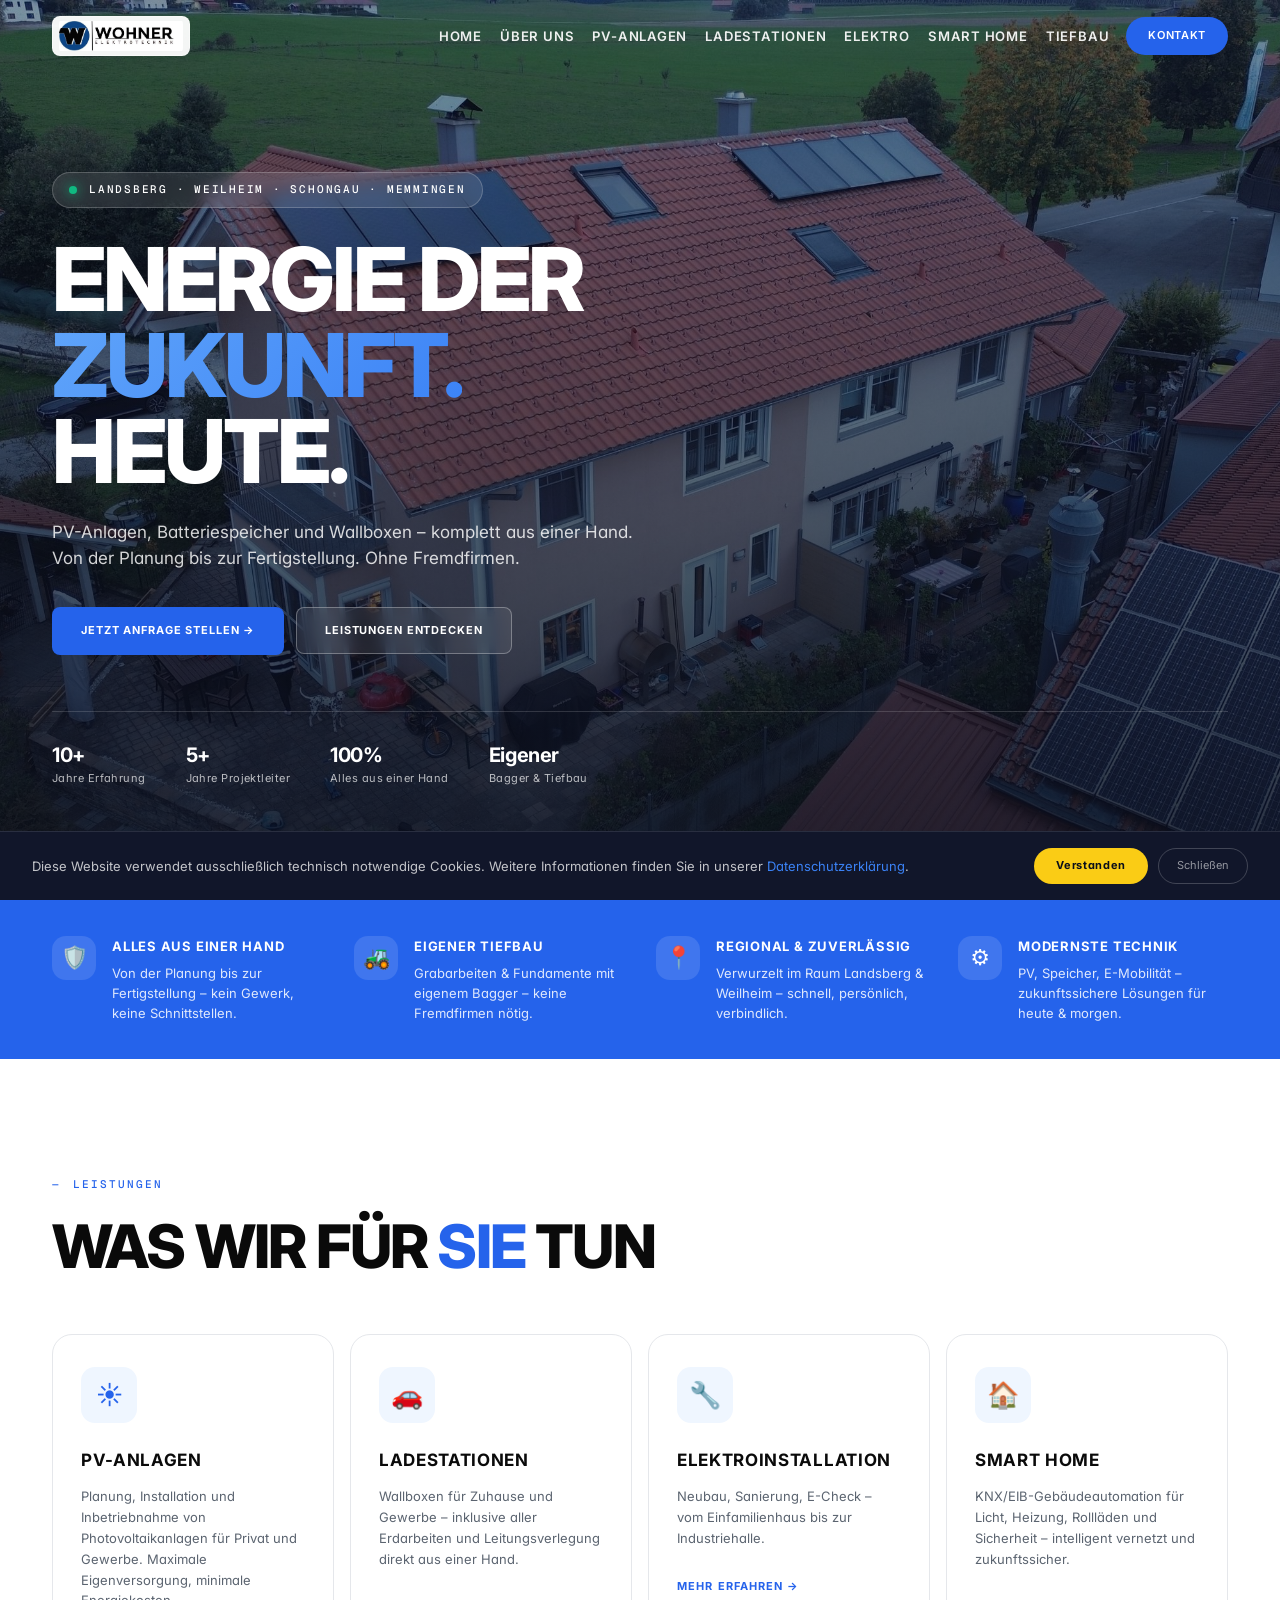
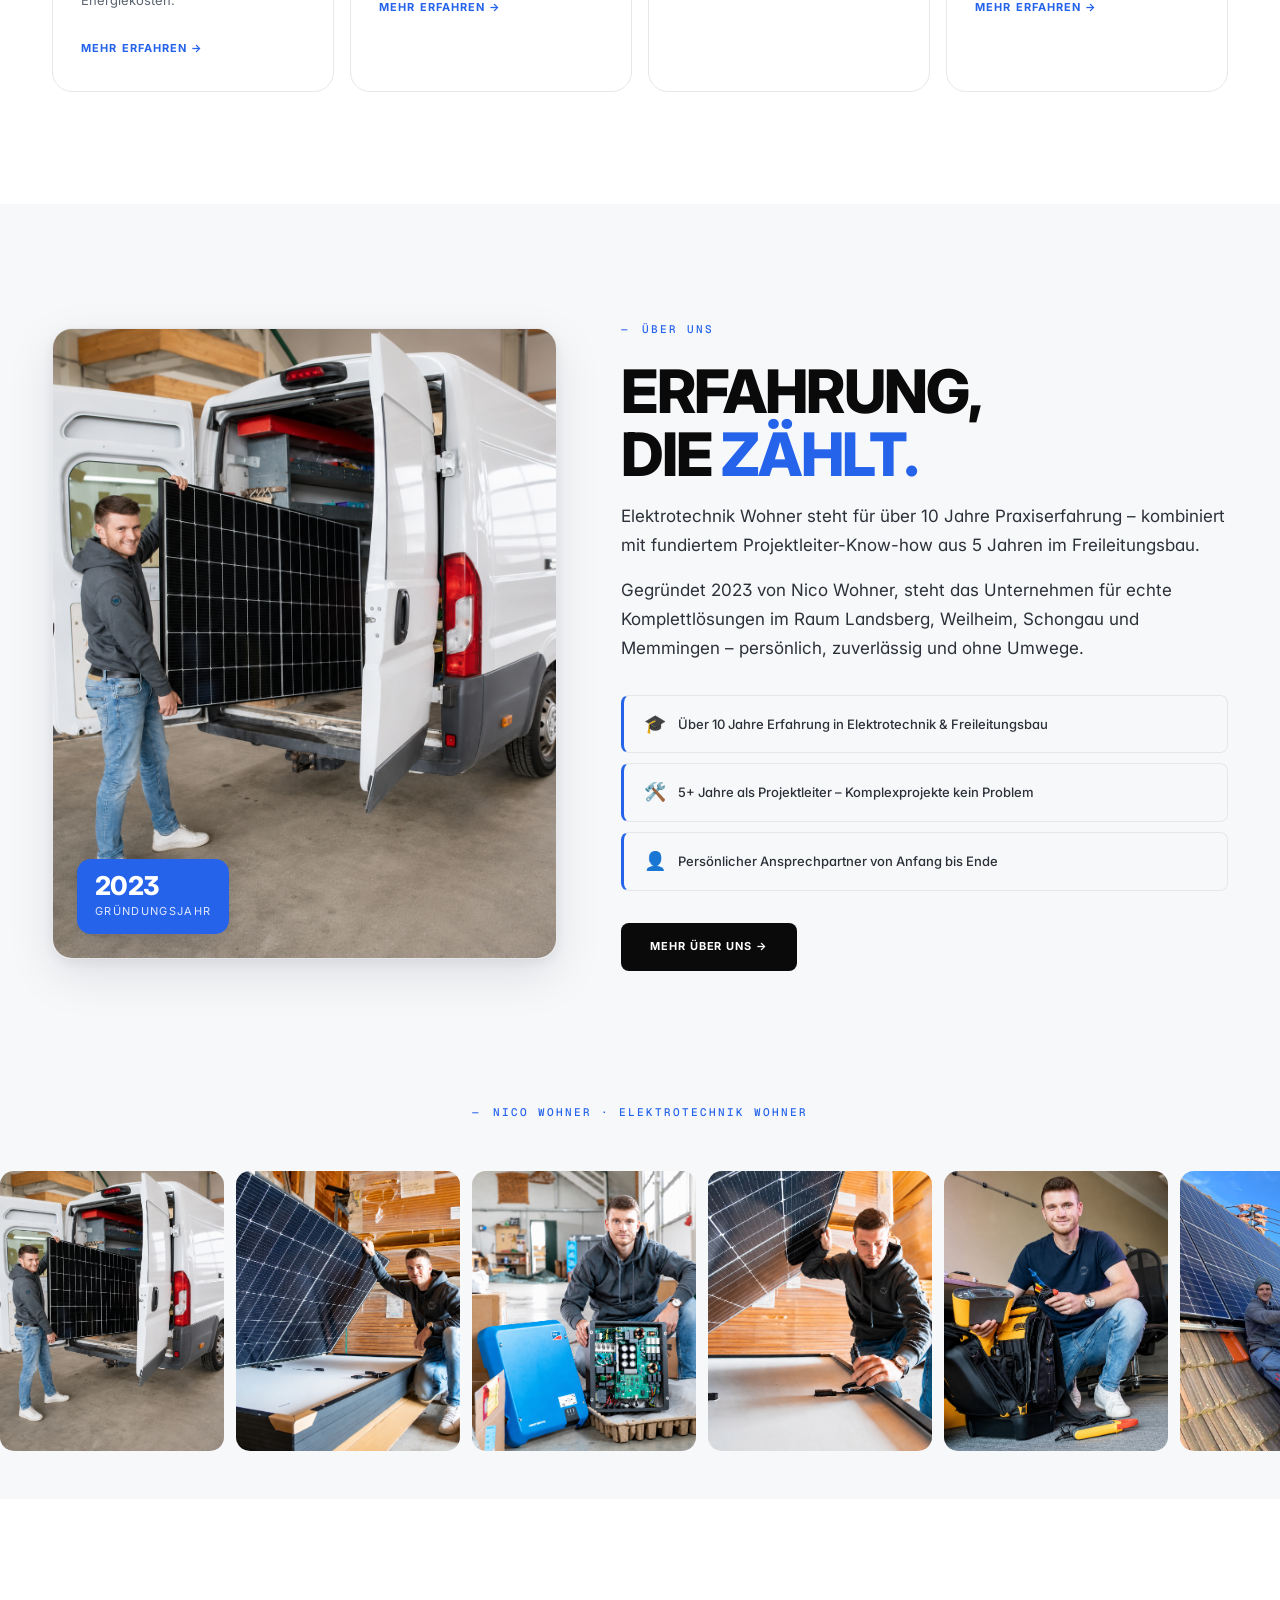
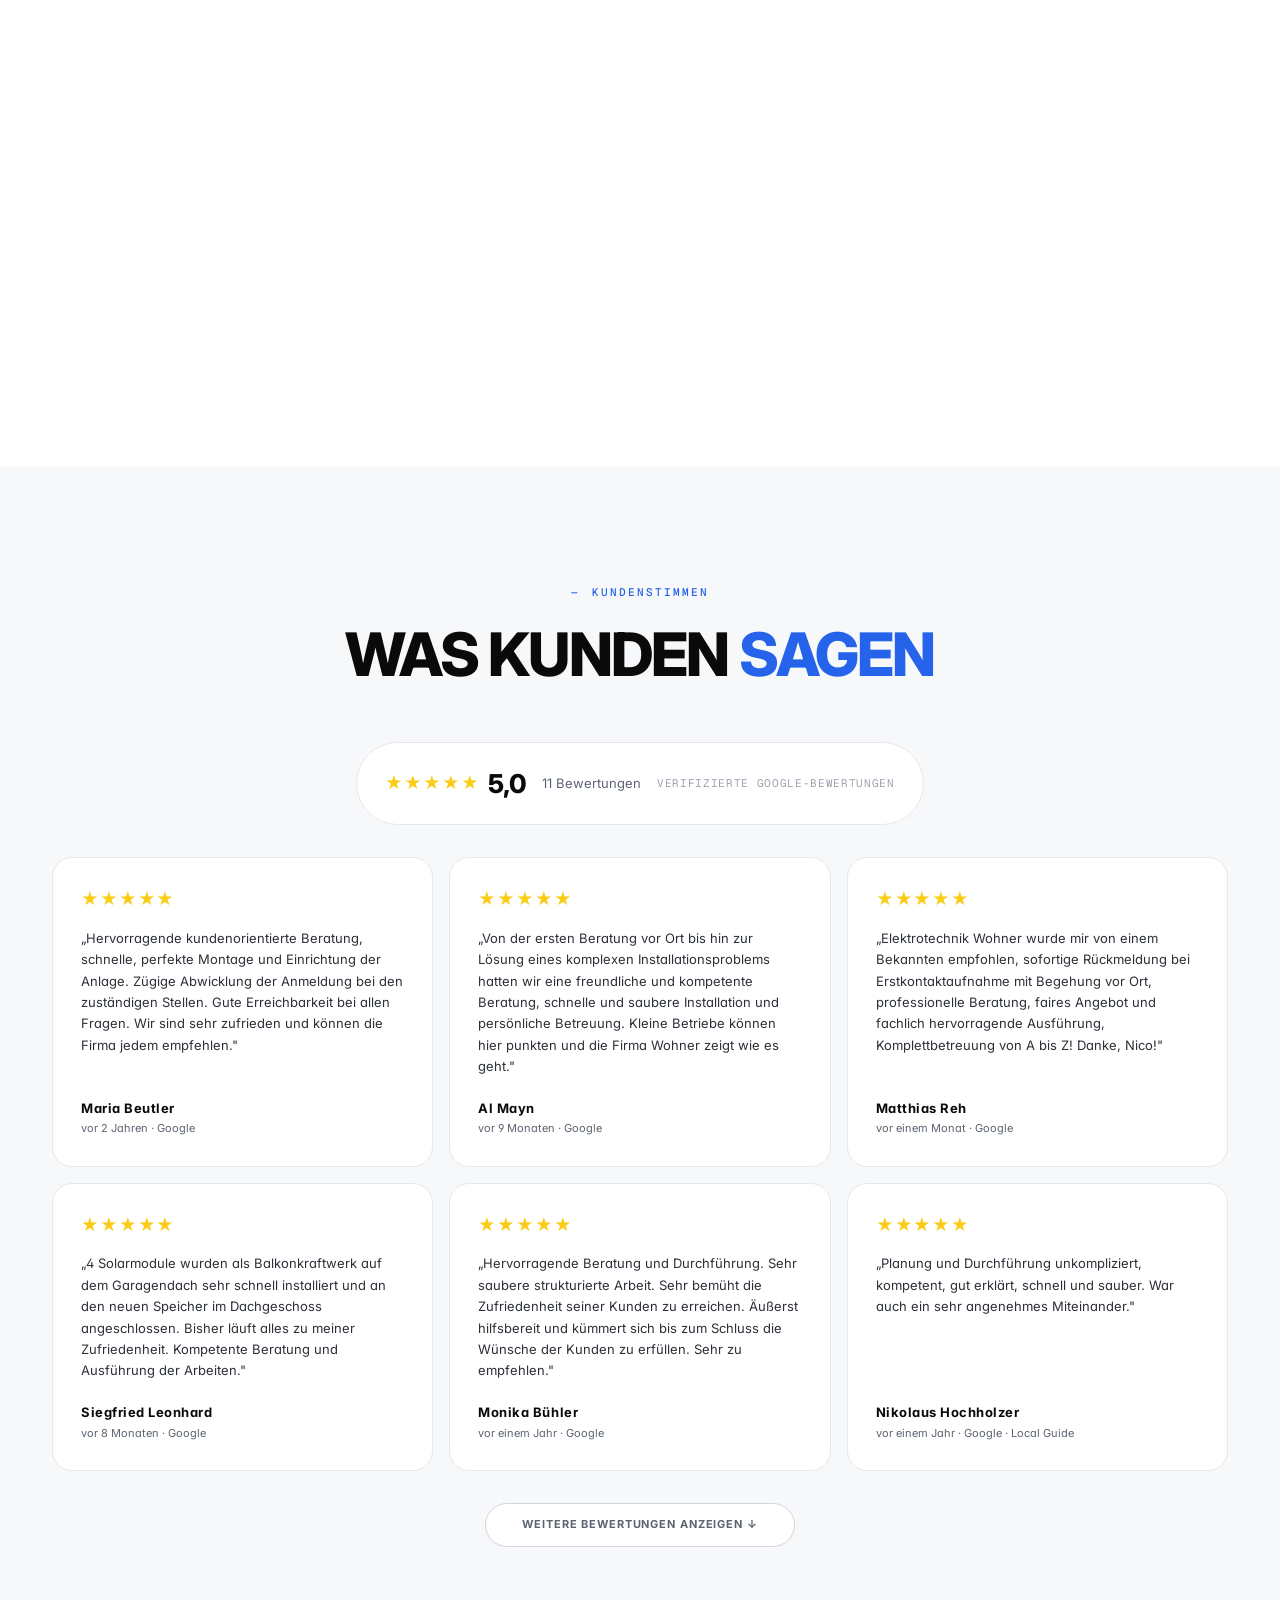
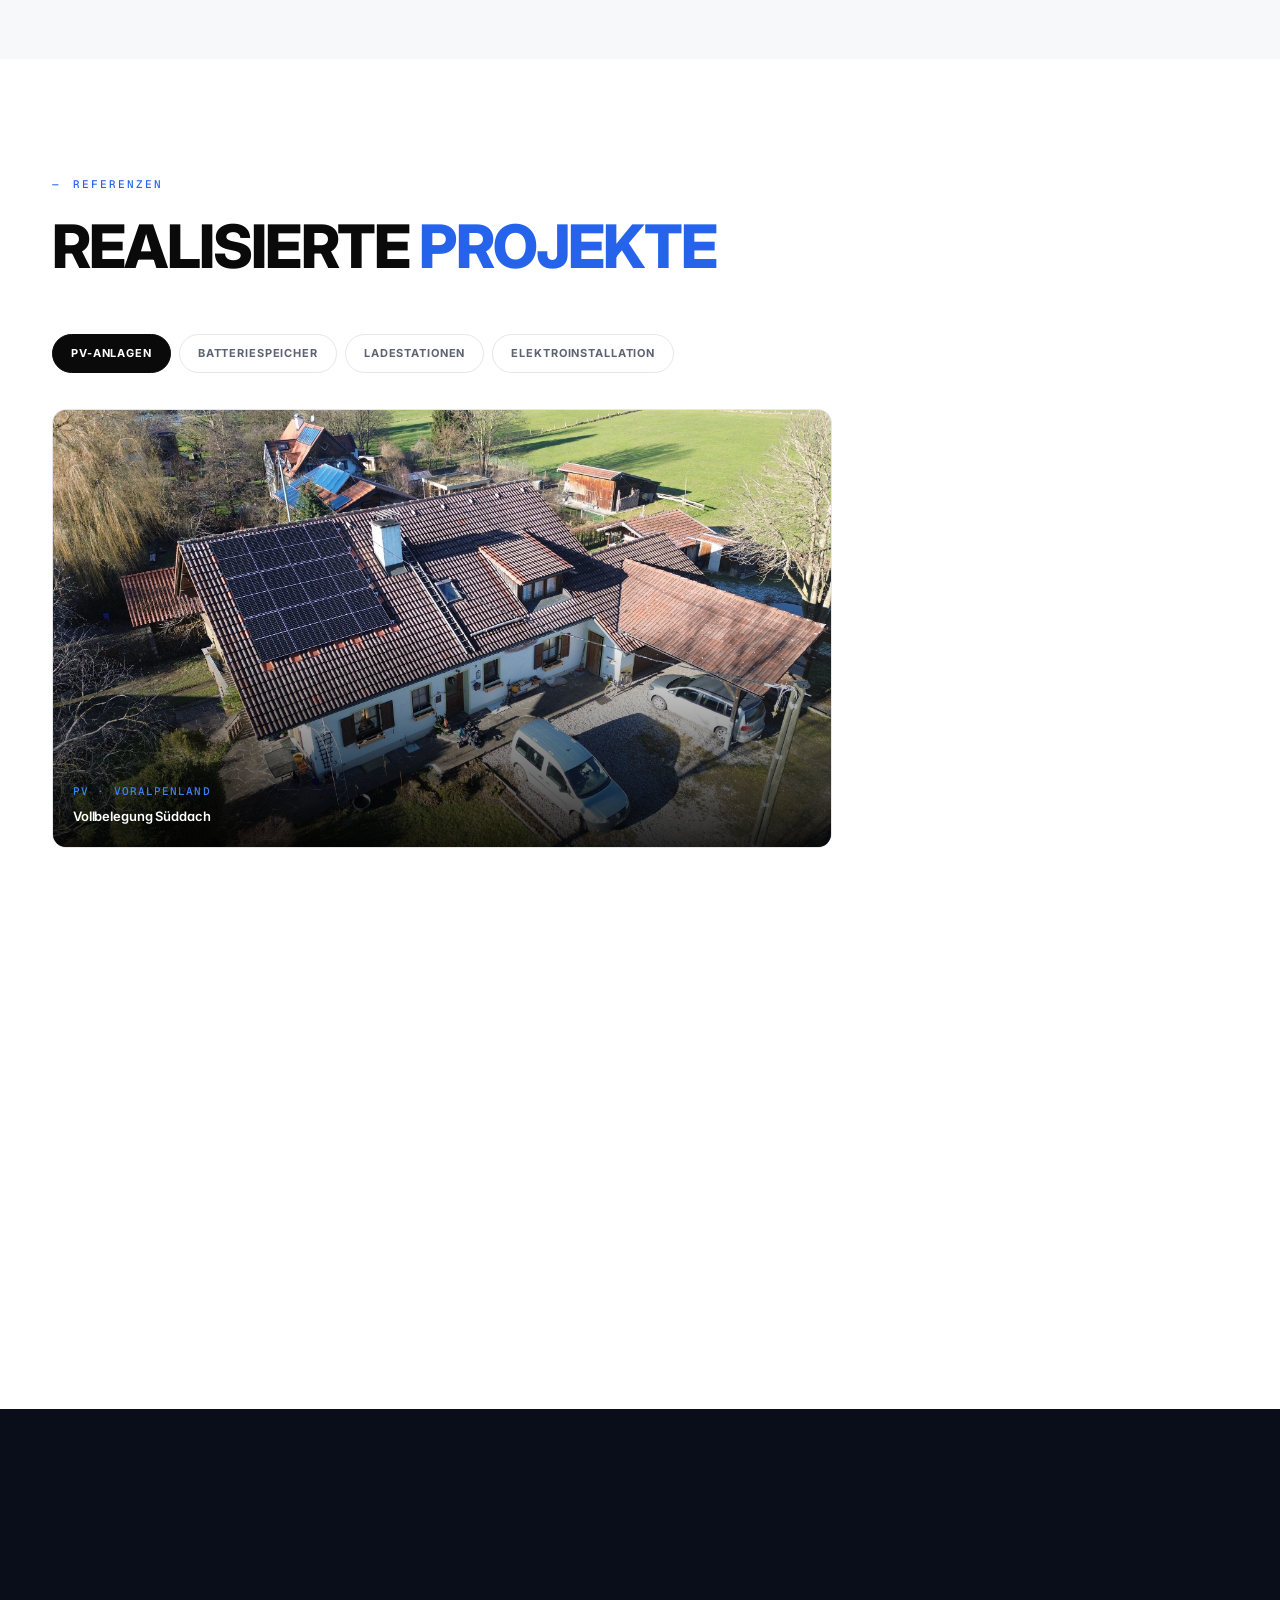
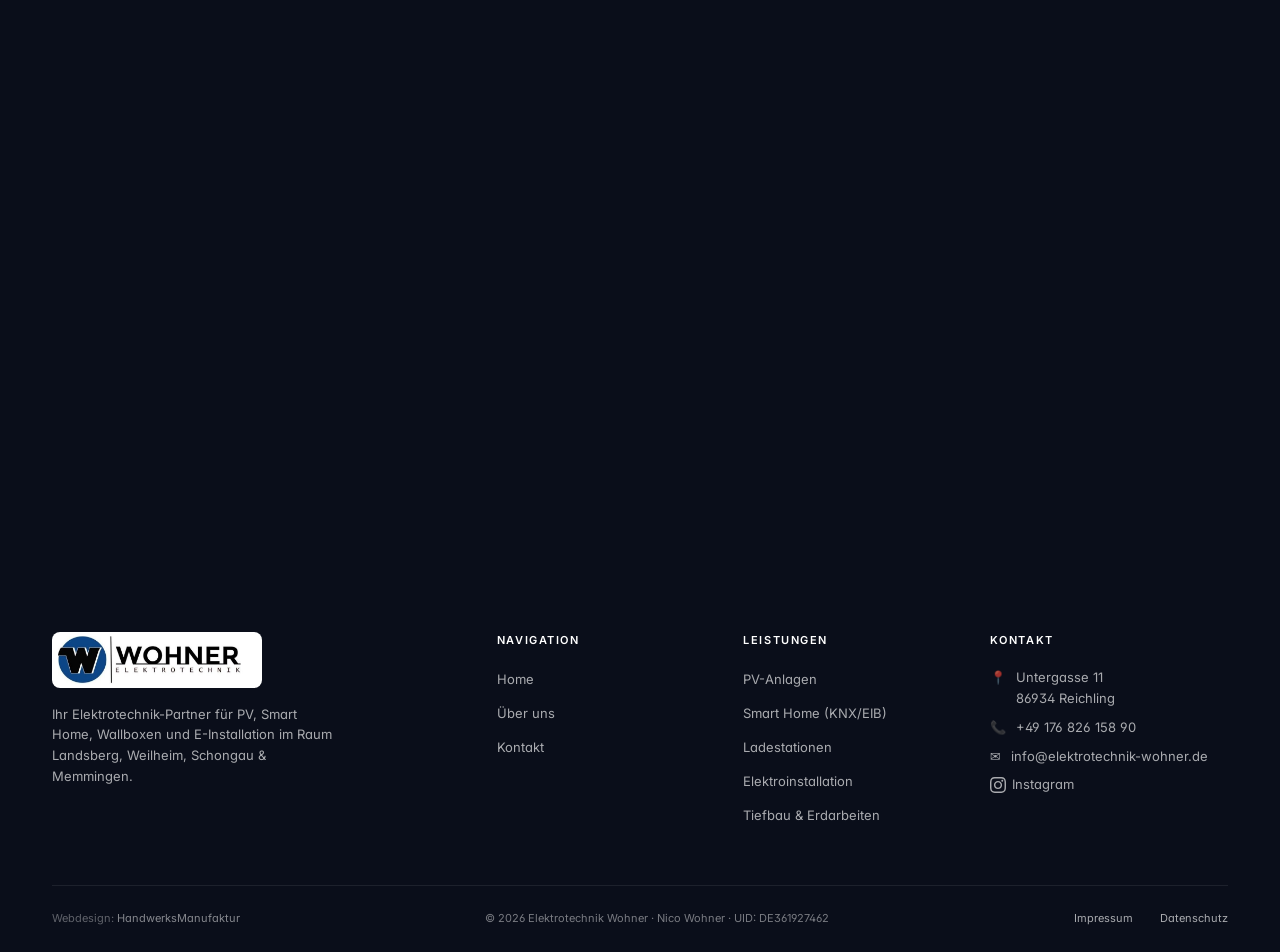
==== commit 2141e83f: "Home: Abstand Marquee reduziert, Batteriespeicher→Smart Home in Leistungen, Galerie ausgedünnt Co-Au" ====
--- a/index.html
+++ b/index.html
@@ -138,22 +138,22 @@
         <a href="pv-anlagen.html" class="service__link">Mehr erfahren →</a>
       </div>
       <div class="service reveal" data-delay="1">
-        <div class="service__icon">🔋</div>
-        <h3 class="service__title">Batteriespeicher</h3>
-        <p class="service__desc">Intelligente Speichersysteme für maximale Unabhängigkeit vom Stromnetz. Eigenverbrauch optimieren – Tag und Nacht.</p>
-        <a href="pv-anlagen.html" class="service__link">Mehr erfahren →</a>
-      </div>
-      <div class="service reveal" data-delay="2">
         <div class="service__icon">🚗</div>
         <h3 class="service__title">Ladestationen</h3>
         <p class="service__desc">Wallboxen für Zuhause und Gewerbe – inklusive aller Erdarbeiten und Leitungsverlegung direkt aus einer Hand.</p>
         <a href="ladestationen.html" class="service__link">Mehr erfahren →</a>
       </div>
-      <div class="service reveal" data-delay="3">
+      <div class="service reveal" data-delay="2">
         <div class="service__icon">🔧</div>
         <h3 class="service__title">Elektroinstallation</h3>
-        <p class="service__desc">Neubau, Sanierung, Smart Home (KNX/EIB), E-Check – vom Einfamilienhaus bis zur Industriehalle.</p>
+        <p class="service__desc">Neubau, Sanierung, E-Check – vom Einfamilienhaus bis zur Industriehalle.</p>
         <a href="elektroinstallation.html" class="service__link">Mehr erfahren →</a>
+      </div>
+      <div class="service reveal" data-delay="3">
+        <div class="service__icon">🏠</div>
+        <h3 class="service__title">Smart Home</h3>
+        <p class="service__desc">KNX/EIB-Gebäudeautomation für Licht, Heizung, Rollläden und Sicherheit – intelligent vernetzt und zukunftssicher.</p>
+        <a href="smart-home.html" class="service__link">Mehr erfahren →</a>
       </div>
     </div>
   </div>
@@ -185,7 +185,7 @@
 </section>
 
 <section style="background: var(--bg-soft); overflow: hidden;">
-  <div style="text-align: center; padding: 40px 0 0;">
+  <div style="text-align: center; padding: 16px 0 0;">
     <span class="section-eyebrow">Nico Wohner · Elektrotechnik Wohner</span>
   </div>
   <div class="portrait-marquee">
@@ -271,22 +271,15 @@
     </div>
     <div class="gallery">
       <article class="gallery-item gallery-item--w8 reveal" data-img="assets/PV%20Anlagen/Wohner%20Elektrotechnik%20PV%20Anlagen%2010.jpg" data-cat="pv"><img loading="lazy" src="assets/PV%20Anlagen/Wohner%20Elektrotechnik%20PV%20Anlagen%2010.jpg" alt=""><div class="gallery-item__overlay"><div class="gallery-item__tag">PV · Voralpenland</div><div class="gallery-item__title">Vollbelegung Süddach</div></div></article>
-      <article class="gallery-item gallery-item--w4 reveal" data-img="assets/PV%20Anlagen/Wohner%20Elektrotechnik%20PV%20Anlagen%2016.jpg" data-cat="pv"><img loading="lazy" src="assets/PV%20Anlagen/Wohner%20Elektrotechnik%20PV%20Anlagen%2016.jpg" alt=""><div class="gallery-item__overlay"><div class="gallery-item__tag">PV · Detail</div><div class="gallery-item__title">Präzise Modulreihen</div></div></article>
       <article class="gallery-item gallery-item--w6 reveal" data-img="assets/PV%20Anlagen/Wohner%20Elektrotechnik%20PV%20Anlagen%2028.jpg" data-cat="pv"><img loading="lazy" src="assets/PV%20Anlagen/Wohner%20Elektrotechnik%20PV%20Anlagen%2028.jpg" alt=""><div class="gallery-item__overlay"><div class="gallery-item__tag">PV · Neubau</div><div class="gallery-item__title">Neubau komplett ausgestattet</div></div></article>
-      <article class="gallery-item gallery-item--w6 reveal" data-img="assets/PV%20Anlagen/Wohner%20Elektrotechnik%20PV%20Anlagen%2038.jpg" data-cat="pv"><img loading="lazy" src="assets/PV%20Anlagen/Wohner%20Elektrotechnik%20PV%20Anlagen%2038.jpg" alt=""><div class="gallery-item__overlay"><div class="gallery-item__tag">PV · Bestand</div><div class="gallery-item__title">Bestandsgebäude modernisiert</div></div></article>
       <article class="gallery-item gallery-item--w6 reveal" data-img="assets/PV%20Anlagen/Wohner%20Elektrotechnik%20PV%20Anlagen%2055.jpg" data-cat="pv"><img loading="lazy" src="assets/PV%20Anlagen/Wohner%20Elektrotechnik%20PV%20Anlagen%2055.jpg" alt=""><div class="gallery-item__overlay"><div class="gallery-item__tag">PV · Gewerbe</div><div class="gallery-item__title">Gewerbliche Großanlage</div></div></article>
-      <article class="gallery-item gallery-item--w6 reveal" data-img="assets/PV%20Anlagen/Wohner%20Elektrotechnik%20PV%20Anlagen%2065.jpg" data-cat="pv"><img loading="lazy" src="assets/PV%20Anlagen/Wohner%20Elektrotechnik%20PV%20Anlagen%2065.jpg" alt=""><div class="gallery-item__overlay"><div class="gallery-item__tag">PV · Region</div><div class="gallery-item__title">Landsberg &amp; Weilheim</div></div></article>
       <article class="gallery-item gallery-item--w8 reveal hidden" data-img="assets/Batteriespeicher/Wohner%20Elektrotechnik%20Batteriespeicher%205.jpg" data-cat="bs"><img loading="lazy" src="assets/Batteriespeicher/Wohner%20Elektrotechnik%20Batteriespeicher%205.jpg" alt=""><div class="gallery-item__overlay"><div class="gallery-item__tag">Speicher · Sungrow</div><div class="gallery-item__title">Sungrow Hybrid-System</div></div></article>
-      <article class="gallery-item gallery-item--w4 reveal hidden" data-img="assets/Batteriespeicher/Wohner%20Elektrotechnik%20Batteriespeicher%206.jpg" data-cat="bs"><img loading="lazy" src="assets/Batteriespeicher/Wohner%20Elektrotechnik%20Batteriespeicher%206.jpg" alt=""><div class="gallery-item__overlay"><div class="gallery-item__tag">Speicher · BYD</div><div class="gallery-item__title">BYD Battery-Box Premium</div></div></article>
-      <article class="gallery-item gallery-item--w6 reveal hidden" data-img="assets/Batteriespeicher/Wohner%20Elektrotechnik%20Batteriespeicher%207.jpg" data-cat="bs"><img loading="lazy" src="assets/Batteriespeicher/Wohner%20Elektrotechnik%20Batteriespeicher%207.jpg" alt=""><div class="gallery-item__overlay"><div class="gallery-item__tag">Speicher · Detail</div><div class="gallery-item__title">Sungrow Wechselrichter</div></div></article>
-      <article class="gallery-item gallery-item--w6 reveal hidden" data-img="assets/Batteriespeicher/Wohner%20Elektrotechnik%20Batteriespeicher%208.jpg" data-cat="bs"><img loading="lazy" src="assets/Batteriespeicher/Wohner%20Elektrotechnik%20Batteriespeicher%208.jpg" alt=""><div class="gallery-item__overlay"><div class="gallery-item__tag">Speicher · Verkabelung</div><div class="gallery-item__title">Saubere Verkabelung</div></div></article>
+      <article class="gallery-item gallery-item--w6 reveal hidden" data-img="assets/Batteriespeicher/Wohner%20Elektrotechnik%20Batteriespeicher%207.jpg" data-cat="bs"><img loading="lazy" src="assets/Batteriespeicher/Wohner%20Elektrotechnik%20Batteriespeicher%207.jpg" alt=""><div class="gallery-item__overlay"><div class="gallery-item__tag">Speicher · Wechselrichter</div><div class="gallery-item__title">Sungrow Wechselrichter</div></div></article>
       <article class="gallery-item gallery-item--w4 reveal hidden" data-img="assets/Ladestationen/Wohner%20Elektrotechnik%20Ladestationen%201.JPG" data-cat="ls"><img loading="lazy" src="assets/Ladestationen/Wohner%20Elektrotechnik%20Ladestationen%201.JPG" alt=""><div class="gallery-item__overlay"><div class="gallery-item__tag">Wallbox · Outdoor</div><div class="gallery-item__title">Wallbox am Carport</div></div></article>
-      <article class="gallery-item gallery-item--w4 reveal hidden" data-img="assets/Ladestationen/Wohner%20Elektrotechnik%20Ladestationen%202.JPG" data-cat="ls"><img loading="lazy" src="assets/Ladestationen/Wohner%20Elektrotechnik%20Ladestationen%202.JPG" alt=""><div class="gallery-item__overlay"><div class="gallery-item__tag">Wallbox · Detail</div><div class="gallery-item__title">Anschluss &amp; Verkabelung</div></div></article>
       <article class="gallery-item gallery-item--w4 reveal hidden" data-img="assets/Ladestationen/Wohner%20Elektrotechnik%20Ladestationen%203.JPG" data-cat="ls"><img loading="lazy" src="assets/Ladestationen/Wohner%20Elektrotechnik%20Ladestationen%203.JPG" alt=""><div class="gallery-item__overlay"><div class="gallery-item__tag">Wallbox · Indoor</div><div class="gallery-item__title">Garagen-Wallbox</div></div></article>
+      <article class="gallery-item gallery-item--w4 reveal hidden" data-img="assets/Ladestationen/Wohner%20Elektrotechnik%20Ladestationen%204.JPG" data-cat="ls"><img loading="lazy" src="assets/Ladestationen/Wohner%20Elektrotechnik%20Ladestationen%204.JPG" alt=""><div class="gallery-item__overlay"><div class="gallery-item__tag">Wallbox · Montage</div><div class="gallery-item__title">Wallbox montiert</div></div></article>
       <article class="gallery-item gallery-item--w8 reveal hidden" data-img="assets/Elektroinstallation/Wohner%20Elektrotechnik%20Elektroinstallation%2016.jpg" data-cat="ei"><img loading="lazy" src="assets/Elektroinstallation/Wohner%20Elektrotechnik%20Elektroinstallation%2016.jpg" alt=""><div class="gallery-item__overlay"><div class="gallery-item__tag">Elektro · Gewerbe</div><div class="gallery-item__title">Sporthalle LED-Beleuchtung</div></div></article>
-      <article class="gallery-item gallery-item--w4 reveal hidden" data-img="assets/Elektroinstallation/Wohner%20Elektrotechnik%20Elektroinstallation%2022.jpg" data-cat="ei"><img loading="lazy" src="assets/Elektroinstallation/Wohner%20Elektrotechnik%20Elektroinstallation%2022.jpg" alt=""><div class="gallery-item__overlay"><div class="gallery-item__tag">Elektro · Garage</div><div class="gallery-item__title">Garage installiert</div></div></article>
       <article class="gallery-item gallery-item--w6 reveal hidden" data-img="assets/Elektroinstallation/Wohner%20Elektrotechnik%20Elektroinstallation%201.jpg" data-cat="ei"><img loading="lazy" src="assets/Elektroinstallation/Wohner%20Elektrotechnik%20Elektroinstallation%201.jpg" alt=""><div class="gallery-item__overlay"><div class="gallery-item__tag">Elektro · Neubau</div><div class="gallery-item__title">Neuinstallation</div></div></article>
-      <article class="gallery-item gallery-item--w6 reveal hidden" data-img="assets/Elektroinstallation/Wohner%20Elektrotechnik%20Elektroinstallation%2010.jpg" data-cat="ei"><img loading="lazy" src="assets/Elektroinstallation/Wohner%20Elektrotechnik%20Elektroinstallation%2010.jpg" alt=""><div class="gallery-item__overlay"><div class="gallery-item__tag">Elektro · Sauna</div><div class="gallery-item__title">Sauna-Anschluss</div></div></article>
     </div>
   </div>
 </section>
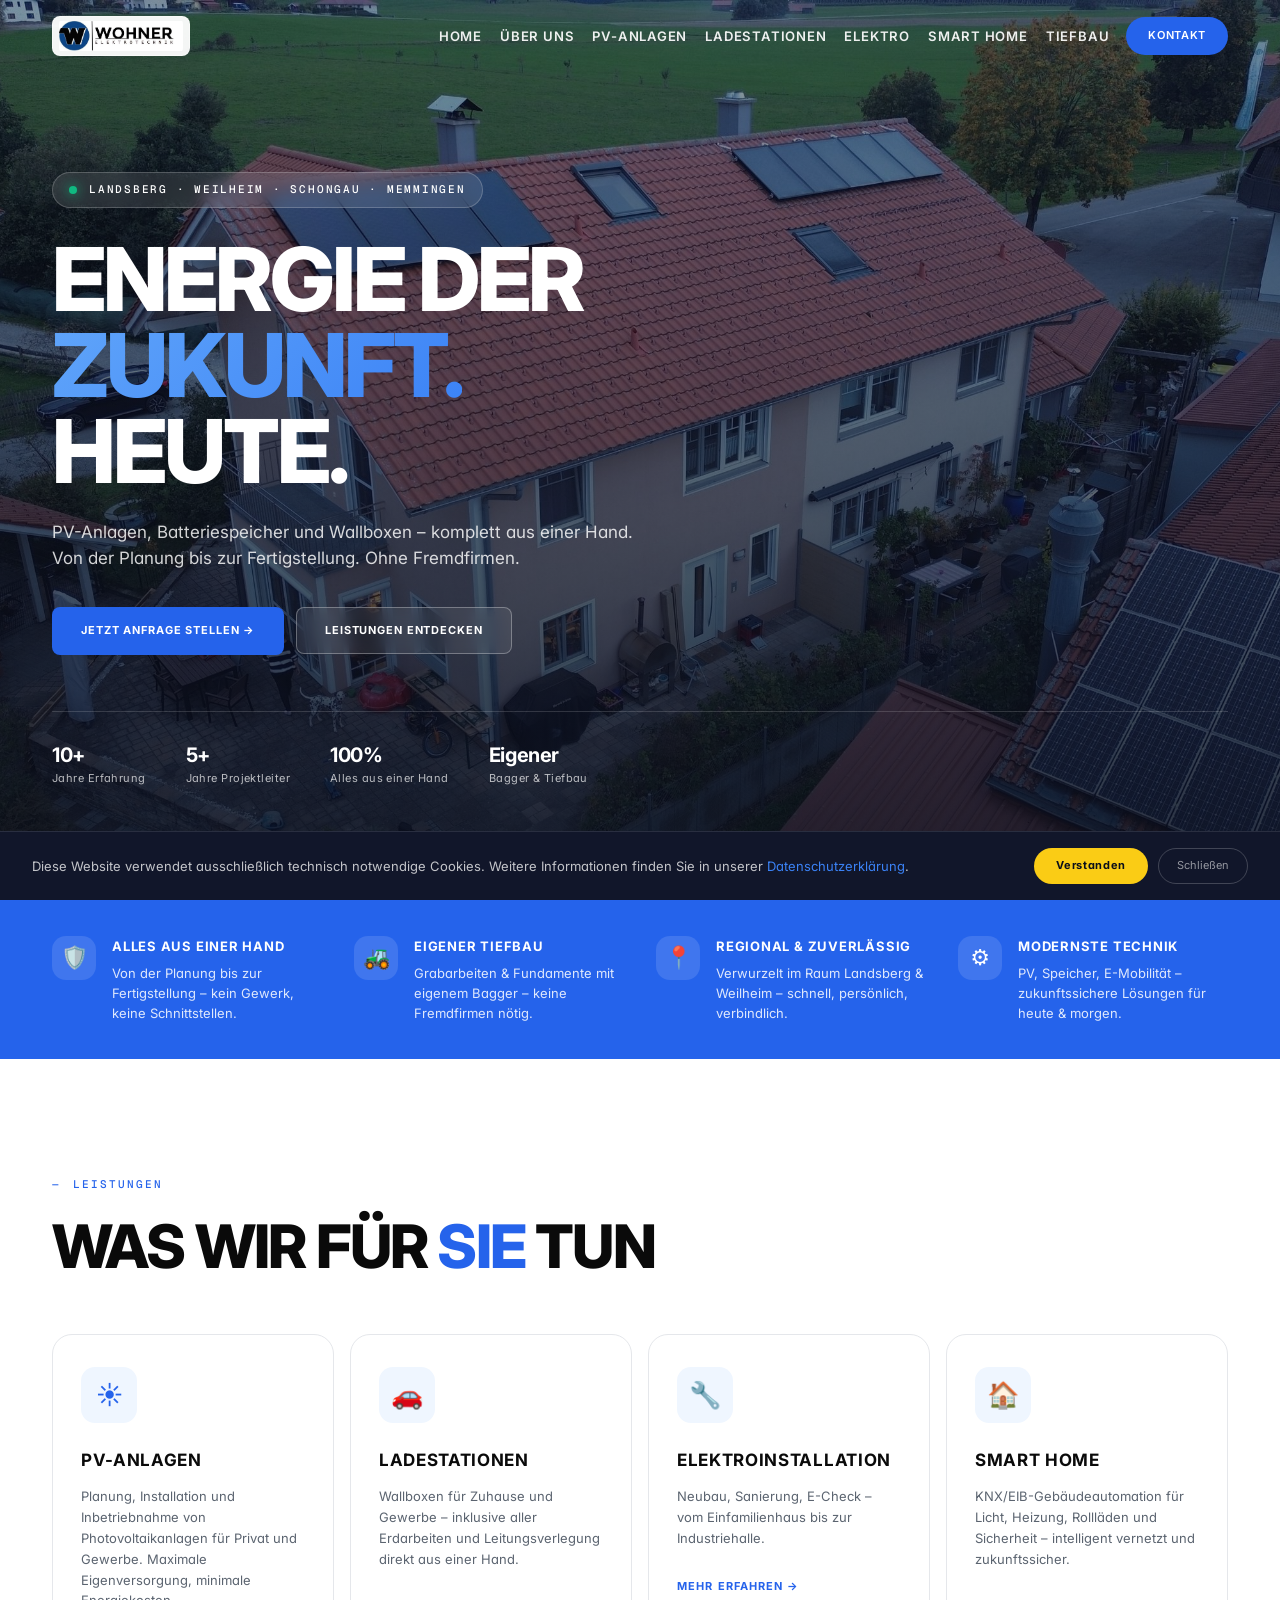
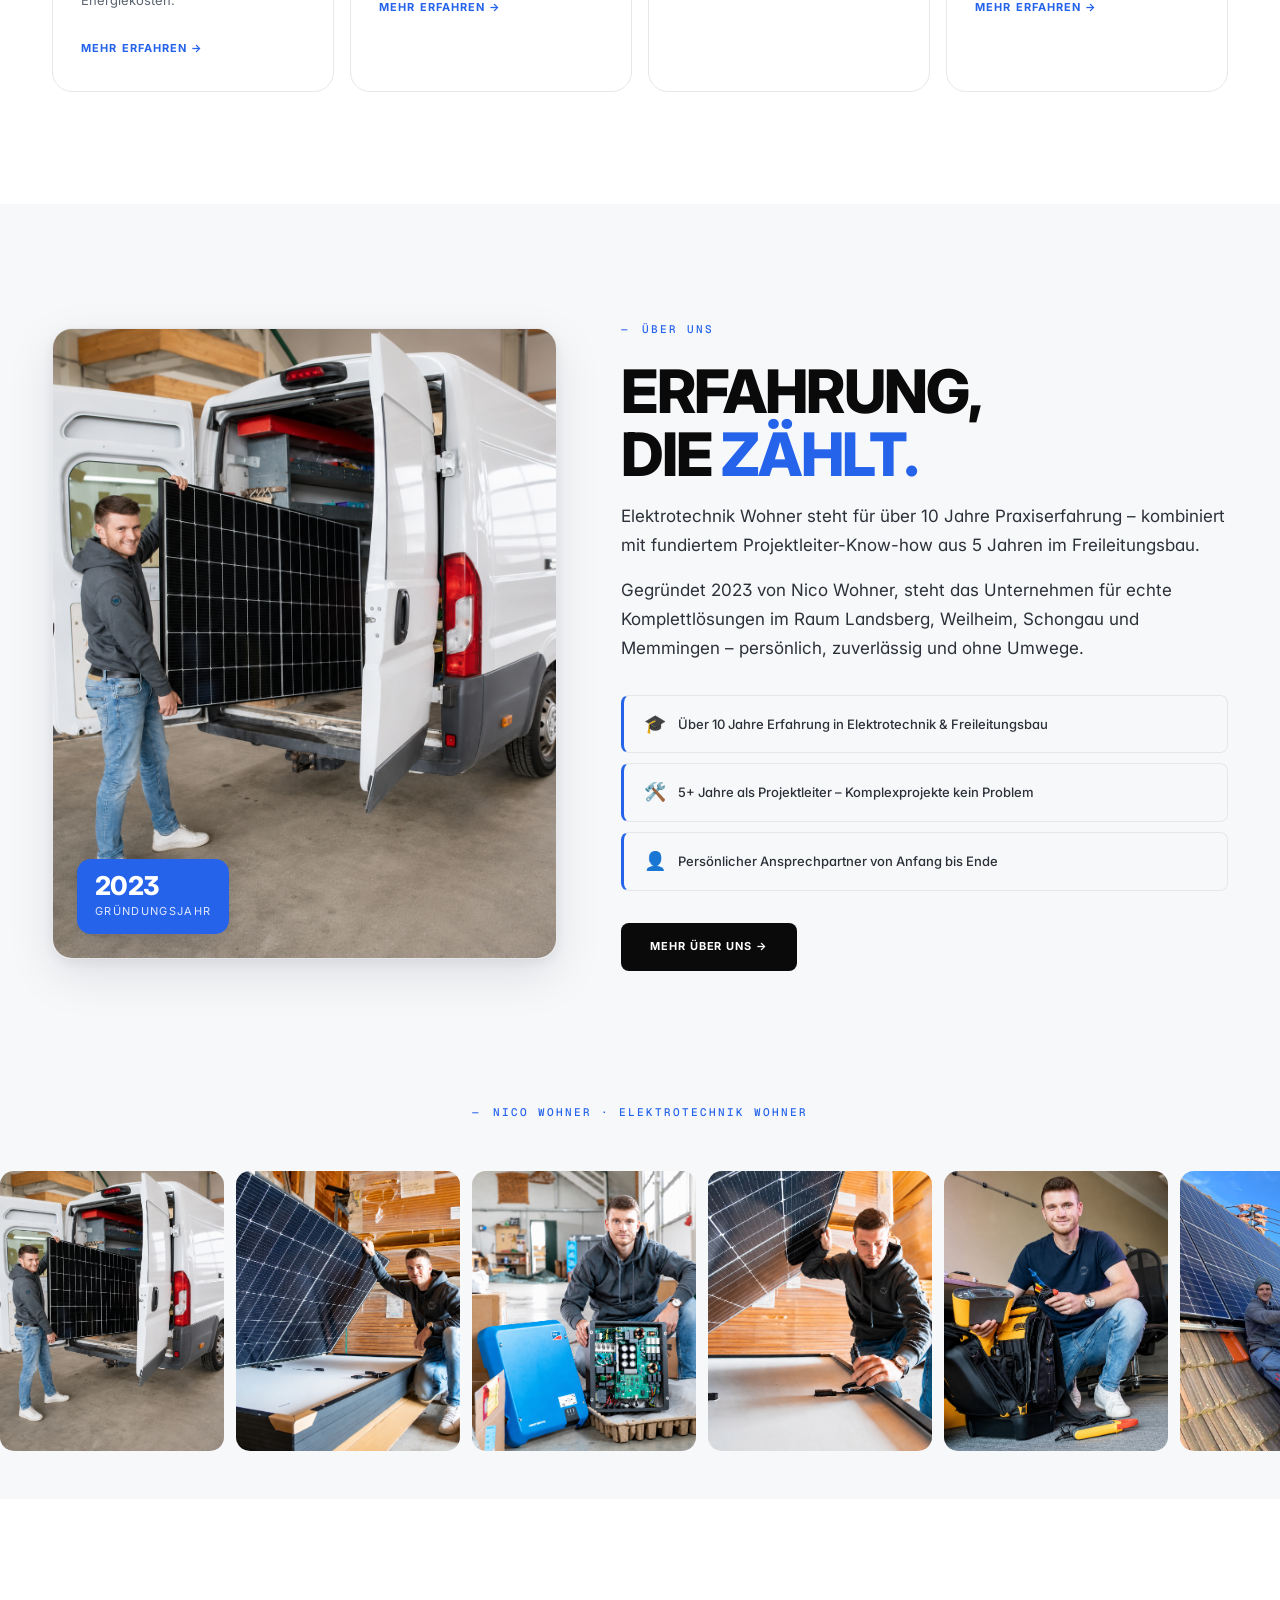
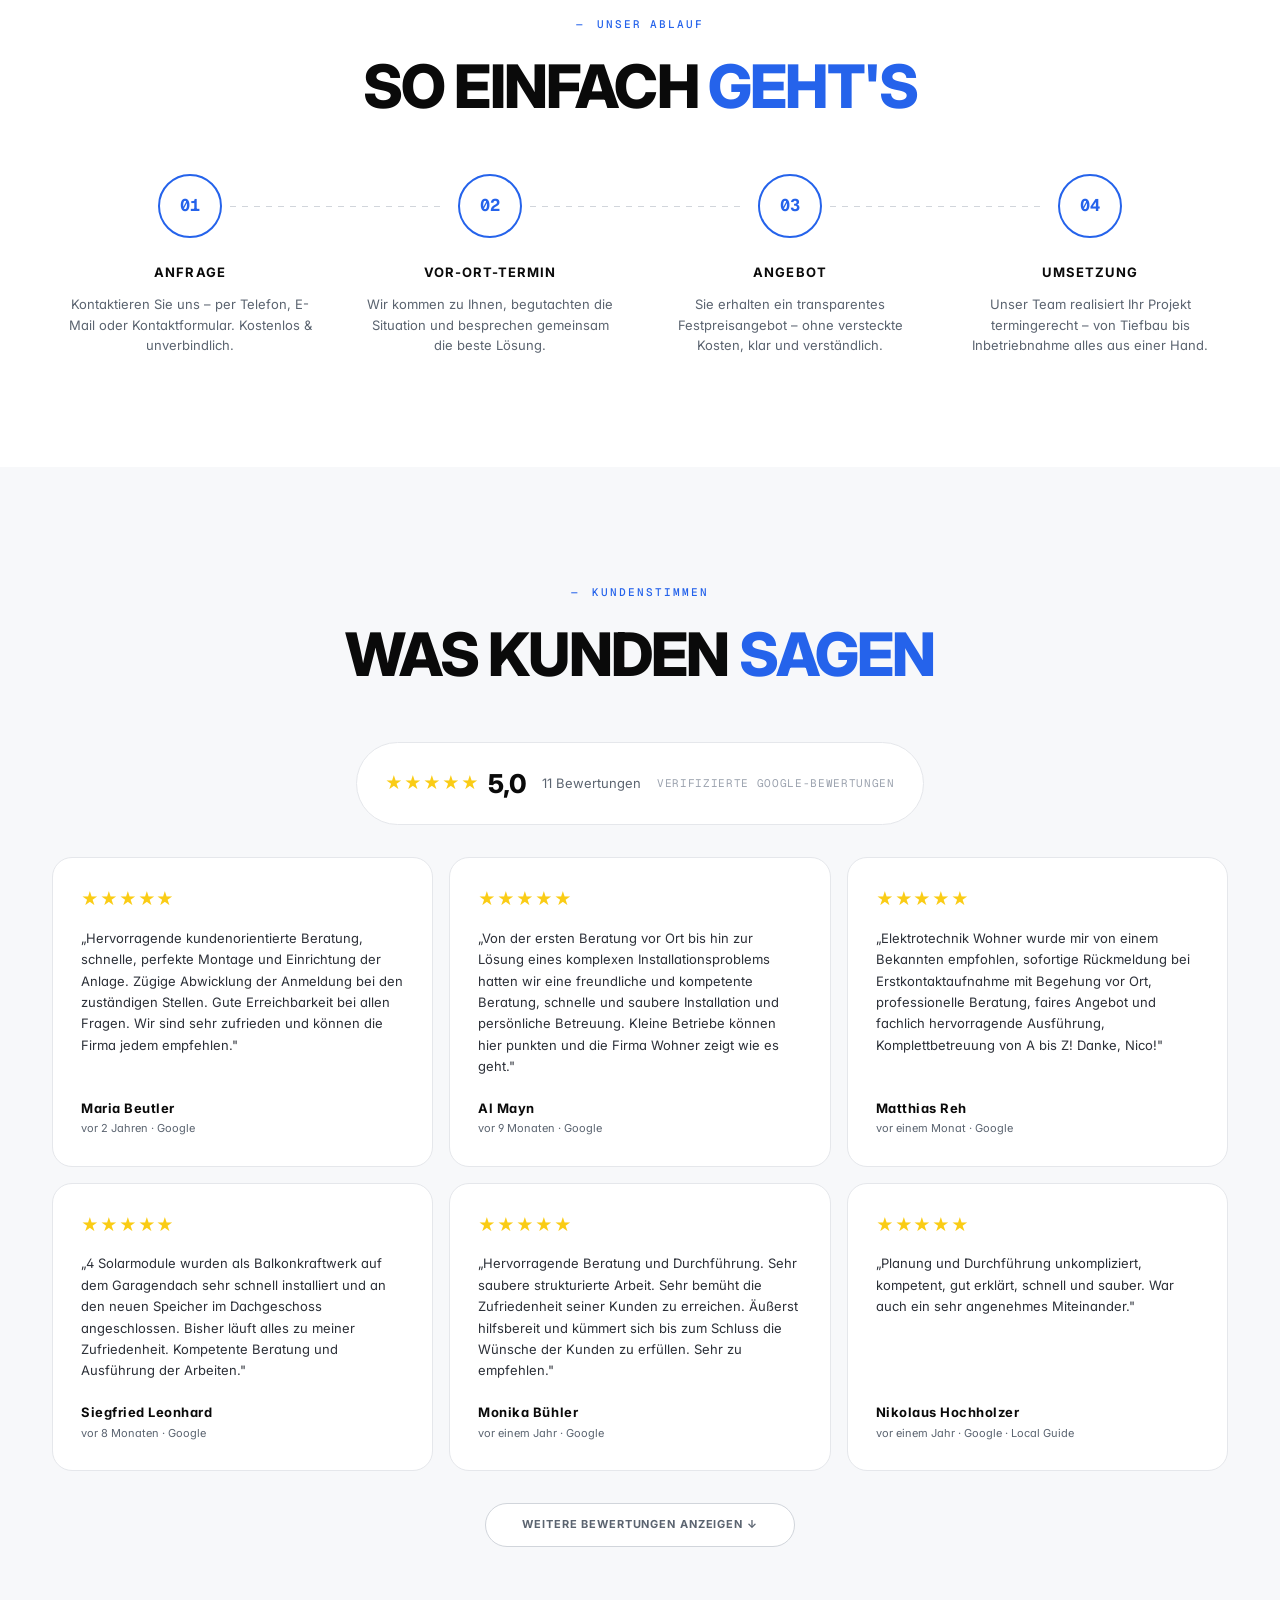
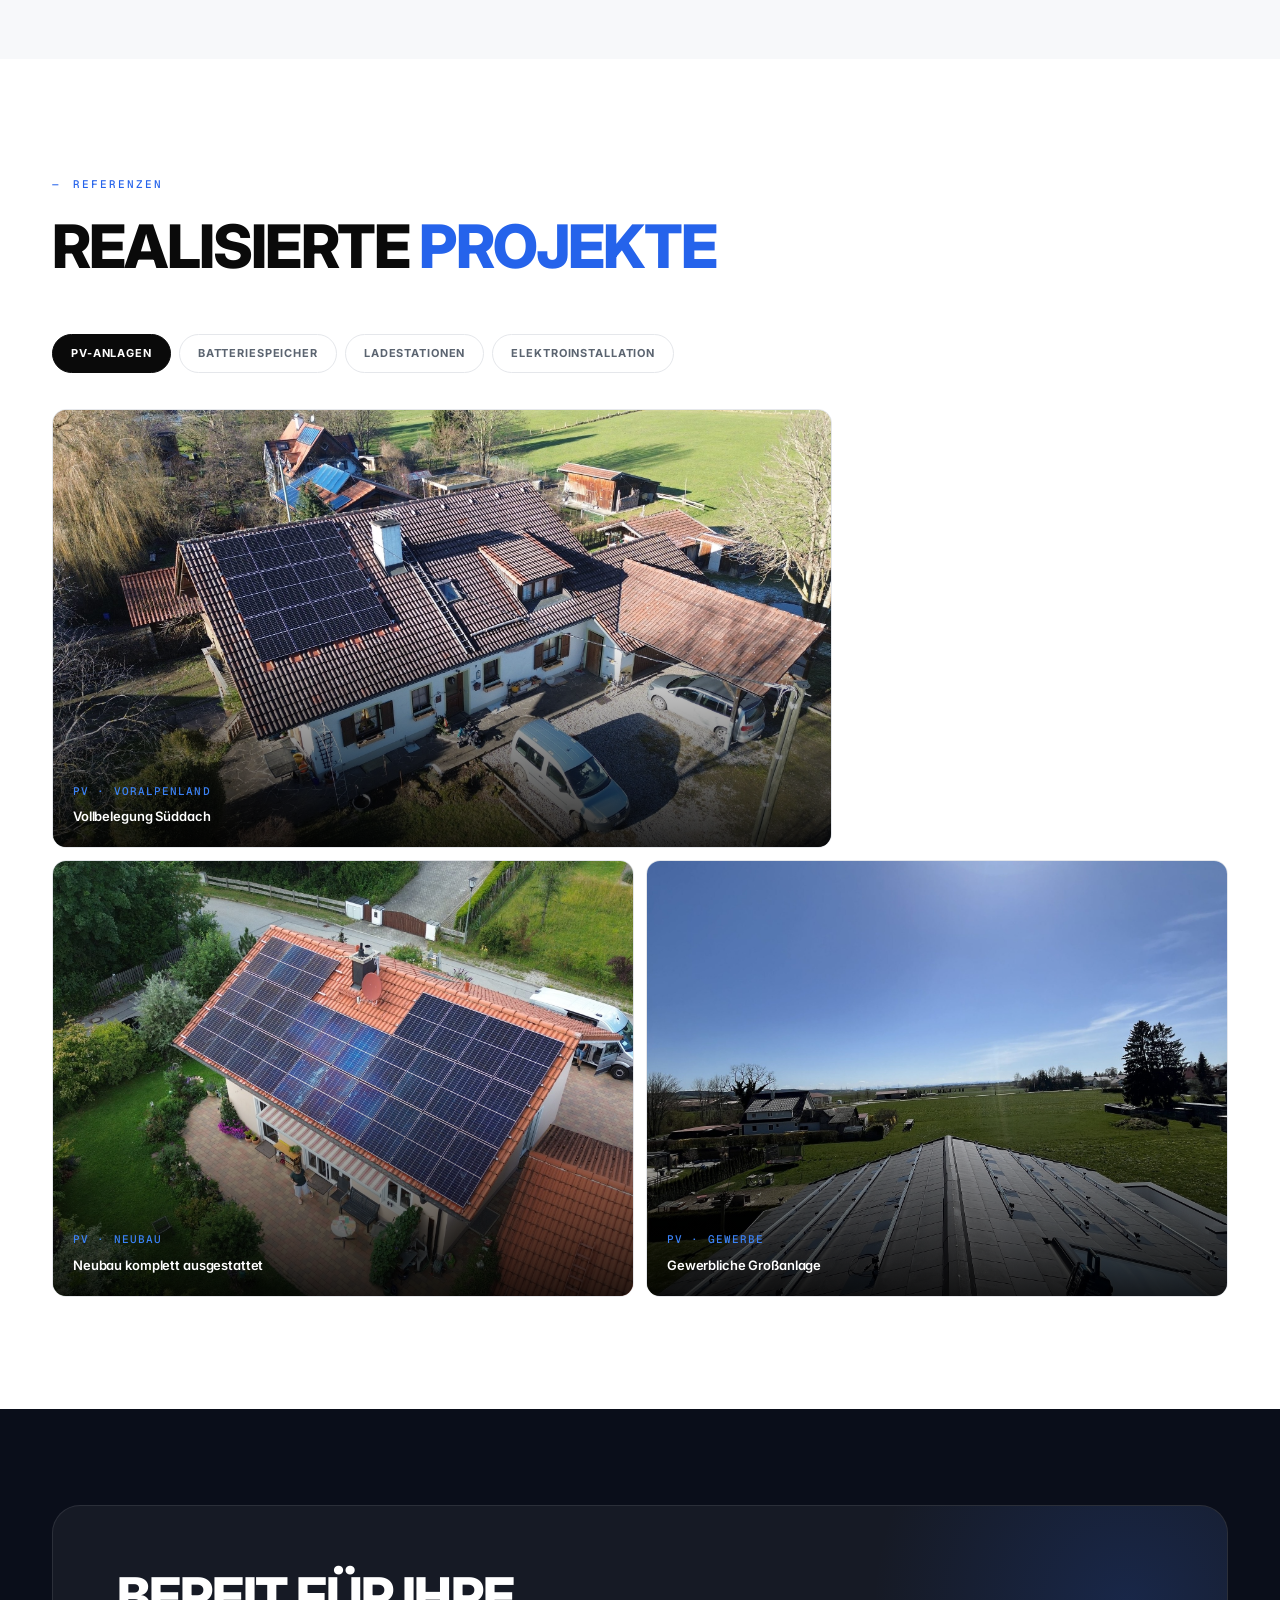
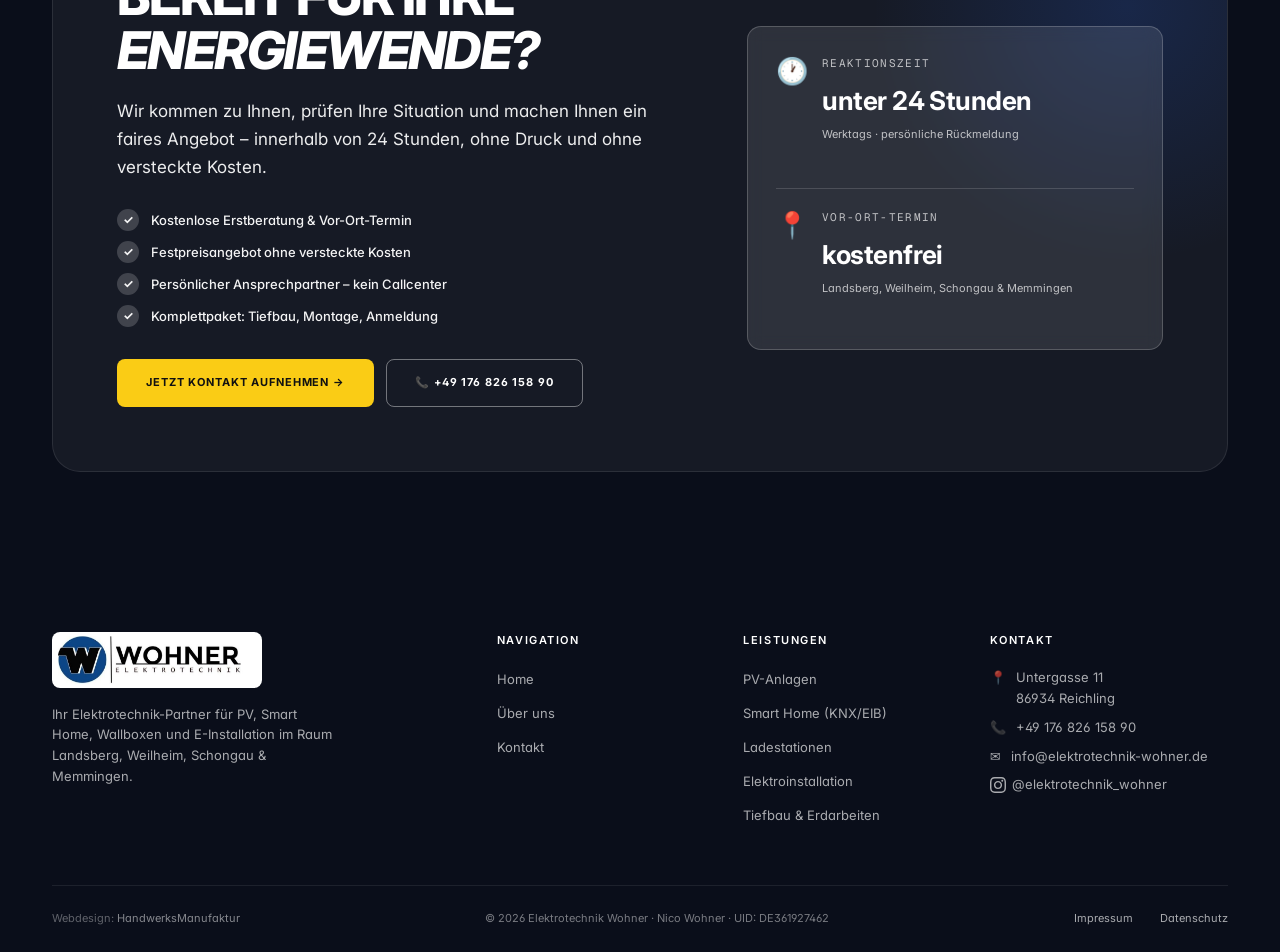
==== commit 47973b77: "Footer: Instagram-Link zeigt @elektrotechnik_wohner statt 'Instagram' Co-Authored-By: Claude Sonnet " ====
--- a/index.html
+++ b/index.html
@@ -342,7 +342,7 @@
         <div class="footer__contact-line">📍 <span>Untergasse 11<br>86934 Reichling</span></div>
         <div class="footer__contact-line">📞 <a href="tel:+4917682615890">+49 176 826 158 90</a></div>
         <div class="footer__contact-line">✉️ <a href="mailto:info@elektrotechnik-wohner.de">info@elektrotechnik-wohner.de</a></div>
-        <div class="footer__contact-line"><a href="https://www.instagram.com/elektrotechnik_wohner/" target="_blank" rel="noopener" style="display:inline-flex;align-items:center;"><svg width="16" height="16" viewBox="0 0 24 24" fill="currentColor" style="vertical-align:middle;margin-right:6px;"><path d="M12 2.163c3.204 0 3.584.012 4.85.07 3.252.148 4.771 1.691 4.919 4.919.058 1.265.069 1.645.069 4.849 0 3.205-.012 3.584-.069 4.849-.149 3.225-1.664 4.771-4.919 4.919-1.266.058-1.644.07-4.85.07-3.204 0-3.584-.012-4.849-.07-3.26-.149-4.771-1.699-4.919-4.92-.058-1.265-.07-1.644-.07-4.849 0-3.204.013-3.583.07-4.849.149-3.227 1.664-4.771 4.919-4.919 1.266-.057 1.645-.069 4.849-.069zm0-2.163c-3.259 0-3.667.014-4.947.072-4.358.2-6.78 2.618-6.98 6.98-.059 1.281-.073 1.689-.073 4.948 0 3.259.014 3.668.072 4.948.2 4.358 2.618 6.78 6.98 6.98 1.281.058 1.689.072 4.948.072 3.259 0 3.668-.014 4.948-.072 4.354-.2 6.782-2.618 6.979-6.98.059-1.28.073-1.689.073-4.948 0-3.259-.014-3.667-.072-4.947-.196-4.354-2.617-6.78-6.979-6.98-1.281-.059-1.69-.073-4.949-.073zm0 5.838c-3.403 0-6.162 2.759-6.162 6.162s2.759 6.163 6.162 6.163 6.162-2.759 6.162-6.163c0-3.403-2.759-6.162-6.162-6.162zm0 10.162c-2.209 0-4-1.79-4-4 0-2.209 1.791-4 4-4s4 1.791 4 4c0 2.21-1.791 4-4 4zm6.406-11.845c-.796 0-1.441.645-1.441 1.44s.645 1.44 1.441 1.44c.795 0 1.439-.645 1.439-1.44s-.644-1.44-1.439-1.44z"/></svg>Instagram</a></div>
+        <div class="footer__contact-line"><a href="https://www.instagram.com/elektrotechnik_wohner/" target="_blank" rel="noopener" style="display:inline-flex;align-items:center;"><svg width="16" height="16" viewBox="0 0 24 24" fill="currentColor" style="vertical-align:middle;margin-right:6px;"><path d="M12 2.163c3.204 0 3.584.012 4.85.07 3.252.148 4.771 1.691 4.919 4.919.058 1.265.069 1.645.069 4.849 0 3.205-.012 3.584-.069 4.849-.149 3.225-1.664 4.771-4.919 4.919-1.266.058-1.644.07-4.85.07-3.204 0-3.584-.012-4.849-.07-3.26-.149-4.771-1.699-4.919-4.92-.058-1.265-.07-1.644-.07-4.849 0-3.204.013-3.583.07-4.849.149-3.227 1.664-4.771 4.919-4.919 1.266-.057 1.645-.069 4.849-.069zm0-2.163c-3.259 0-3.667.014-4.947.072-4.358.2-6.78 2.618-6.98 6.98-.059 1.281-.073 1.689-.073 4.948 0 3.259.014 3.668.072 4.948.2 4.358 2.618 6.78 6.98 6.98 1.281.058 1.689.072 4.948.072 3.259 0 3.668-.014 4.948-.072 4.354-.2 6.782-2.618 6.979-6.98.059-1.28.073-1.689.073-4.948 0-3.259-.014-3.667-.072-4.947-.196-4.354-2.617-6.78-6.979-6.98-1.281-.059-1.69-.073-4.949-.073zm0 5.838c-3.403 0-6.162 2.759-6.162 6.162s2.759 6.163 6.162 6.163 6.162-2.759 6.162-6.163c0-3.403-2.759-6.162-6.162-6.162zm0 10.162c-2.209 0-4-1.79-4-4 0-2.209 1.791-4 4-4s4 1.791 4 4c0 2.21-1.791 4-4 4zm6.406-11.845c-.796 0-1.441.645-1.441 1.44s.645 1.44 1.441 1.44c.795 0 1.439-.645 1.439-1.44s-.644-1.44-1.439-1.44z"/></svg>@elektrotechnik_wohner</a></div>
       </div>
     </div>
     <div class="footer__bottom">
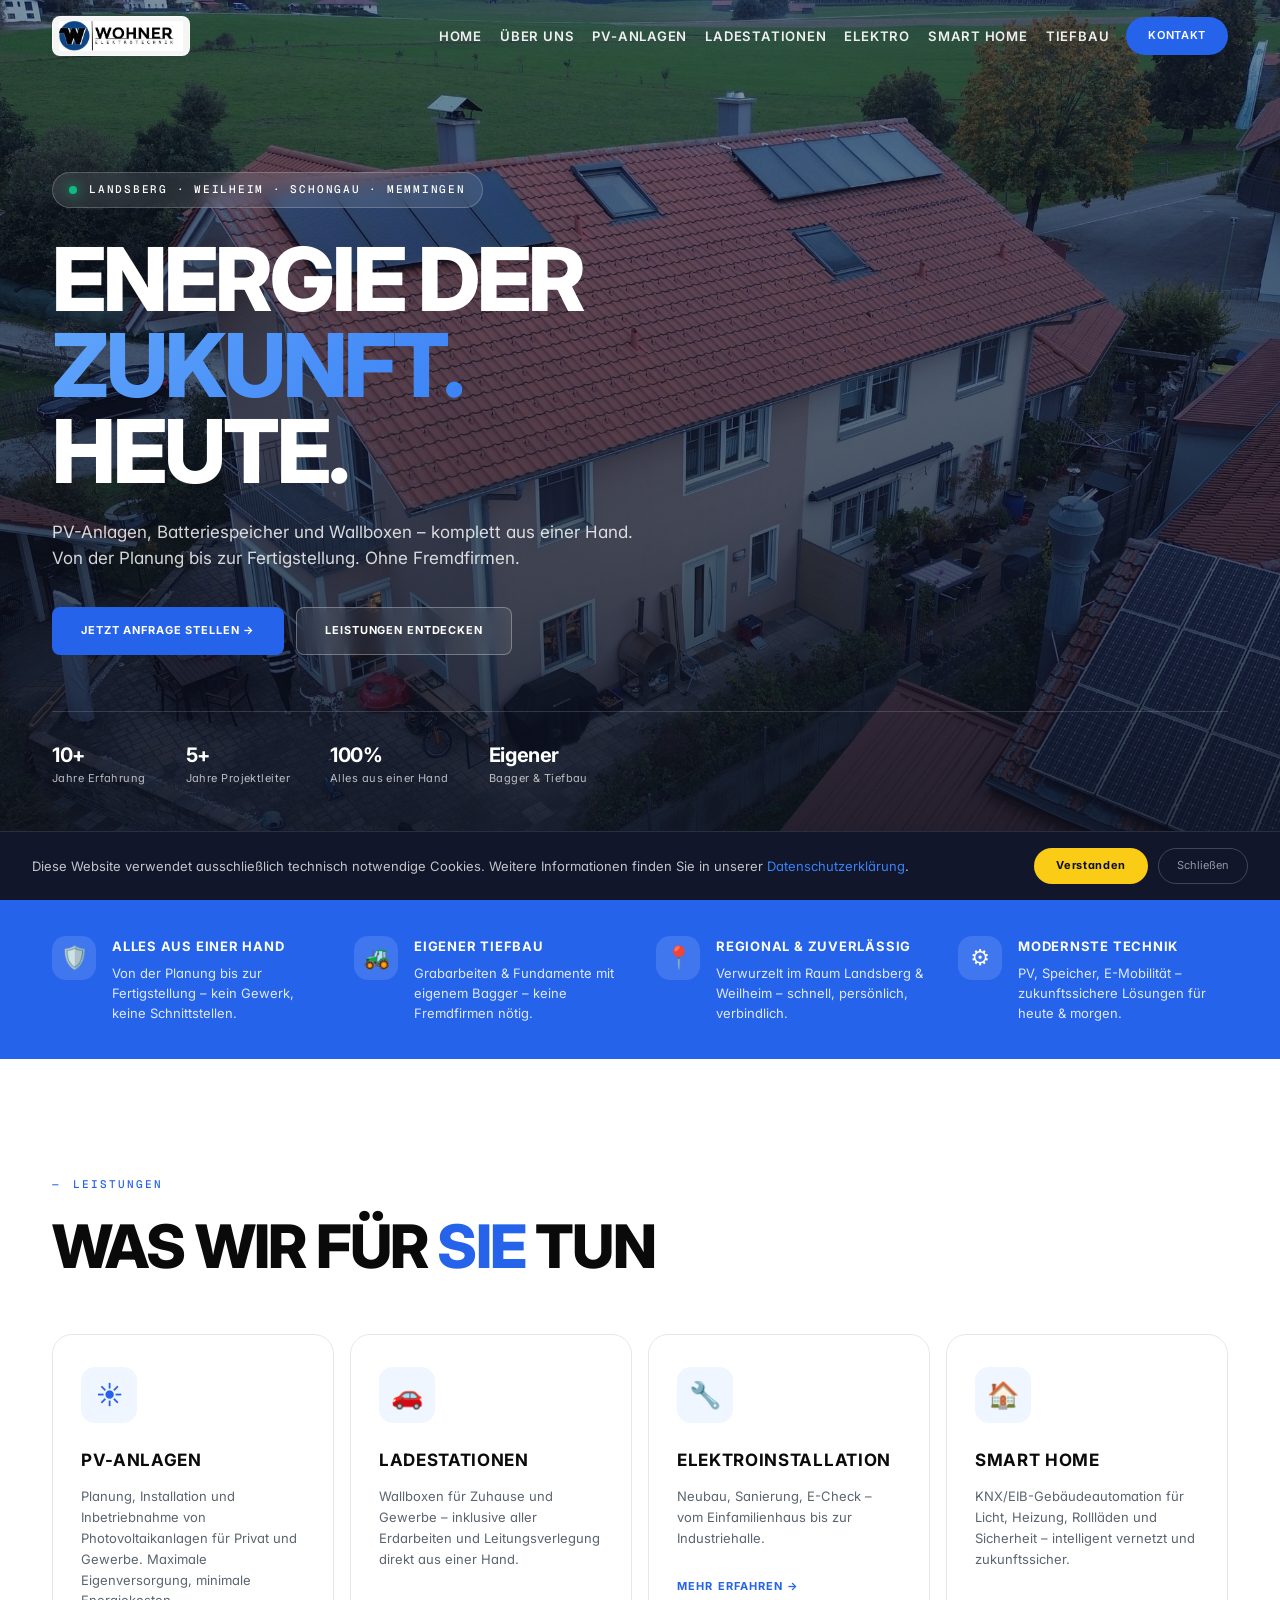
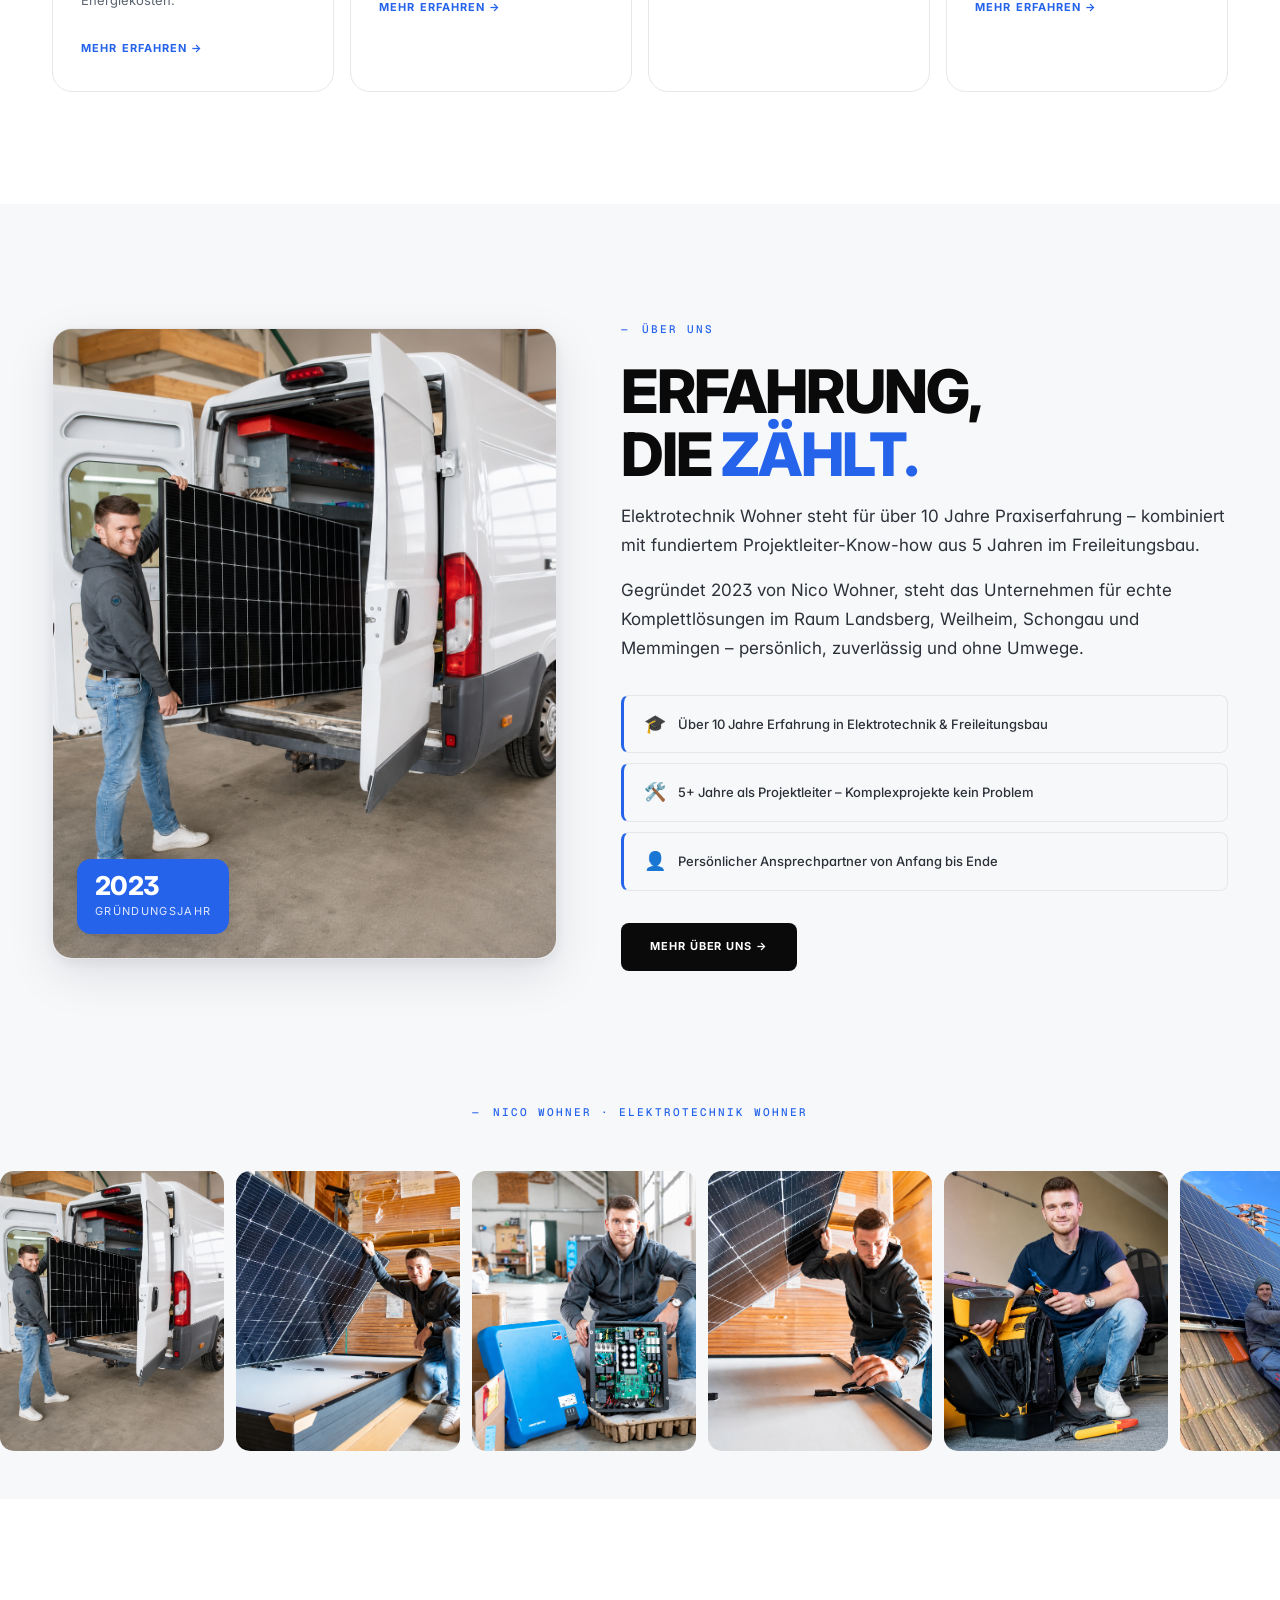
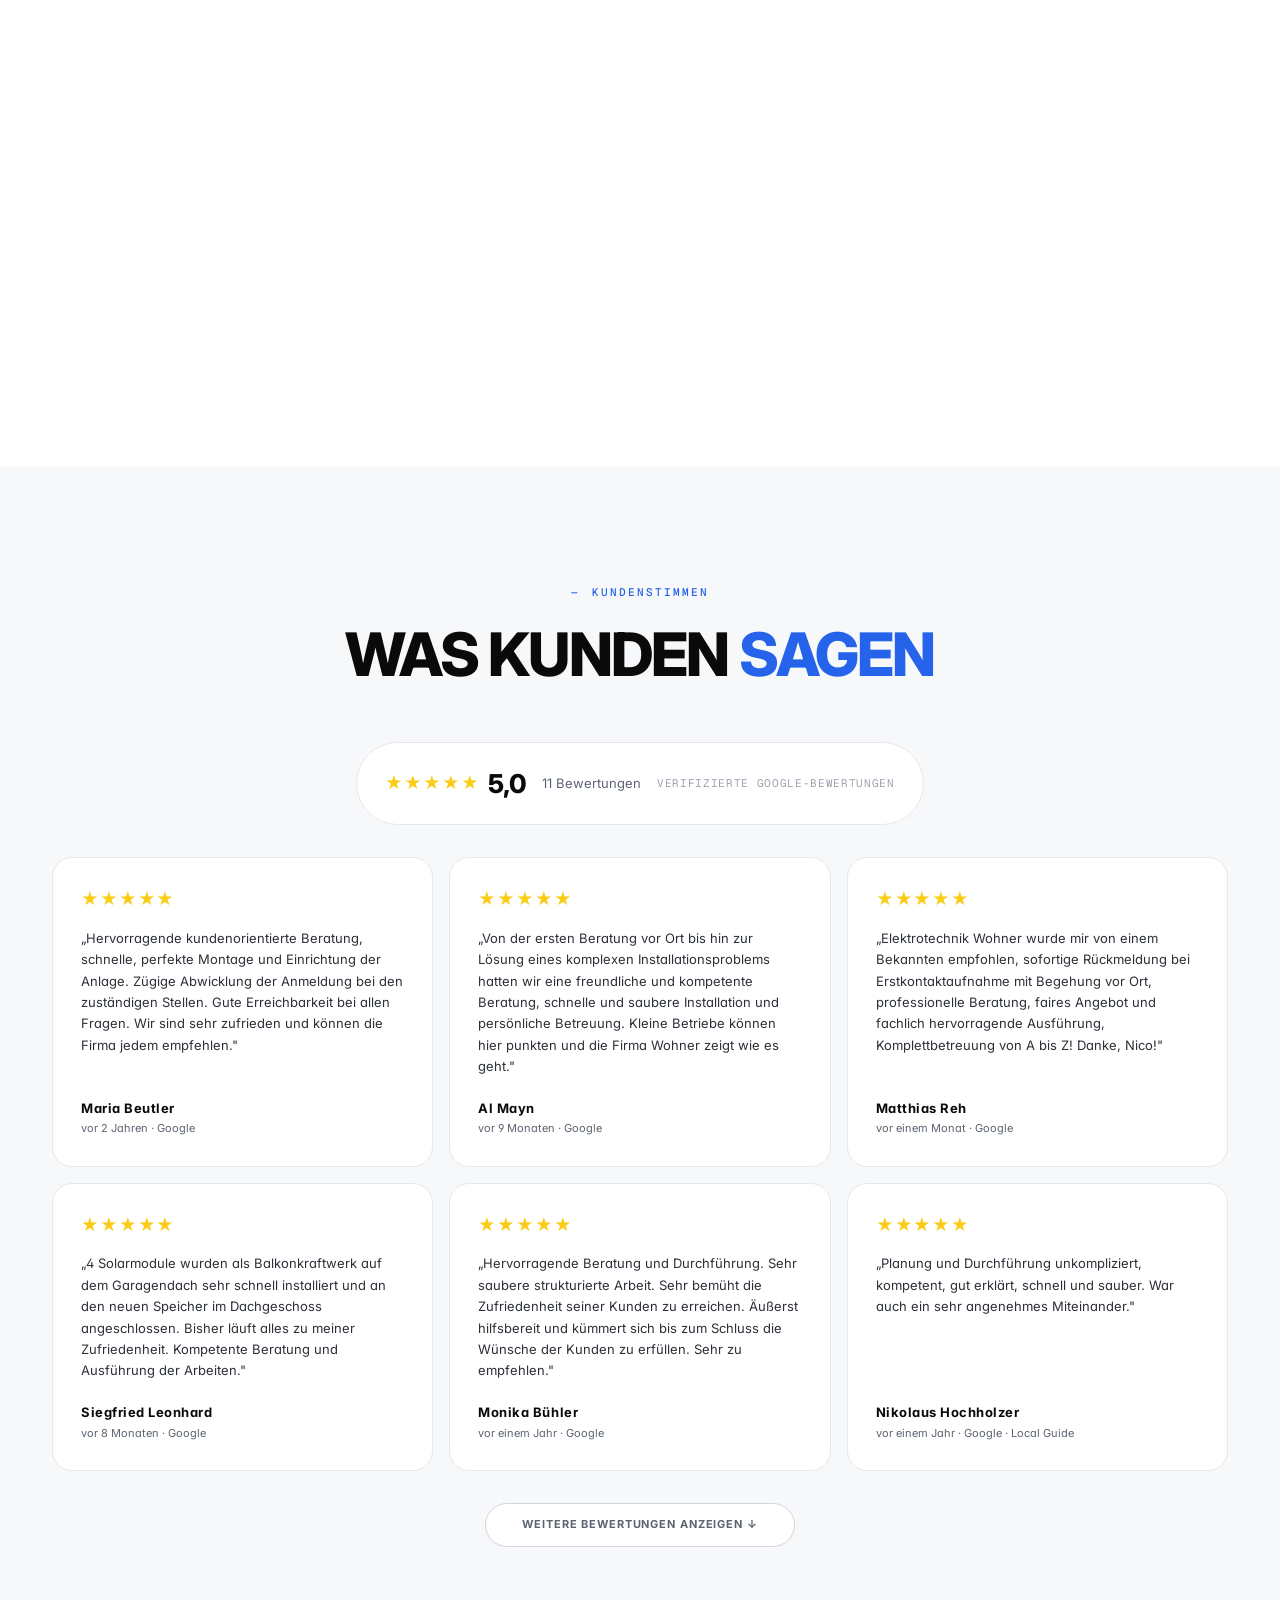
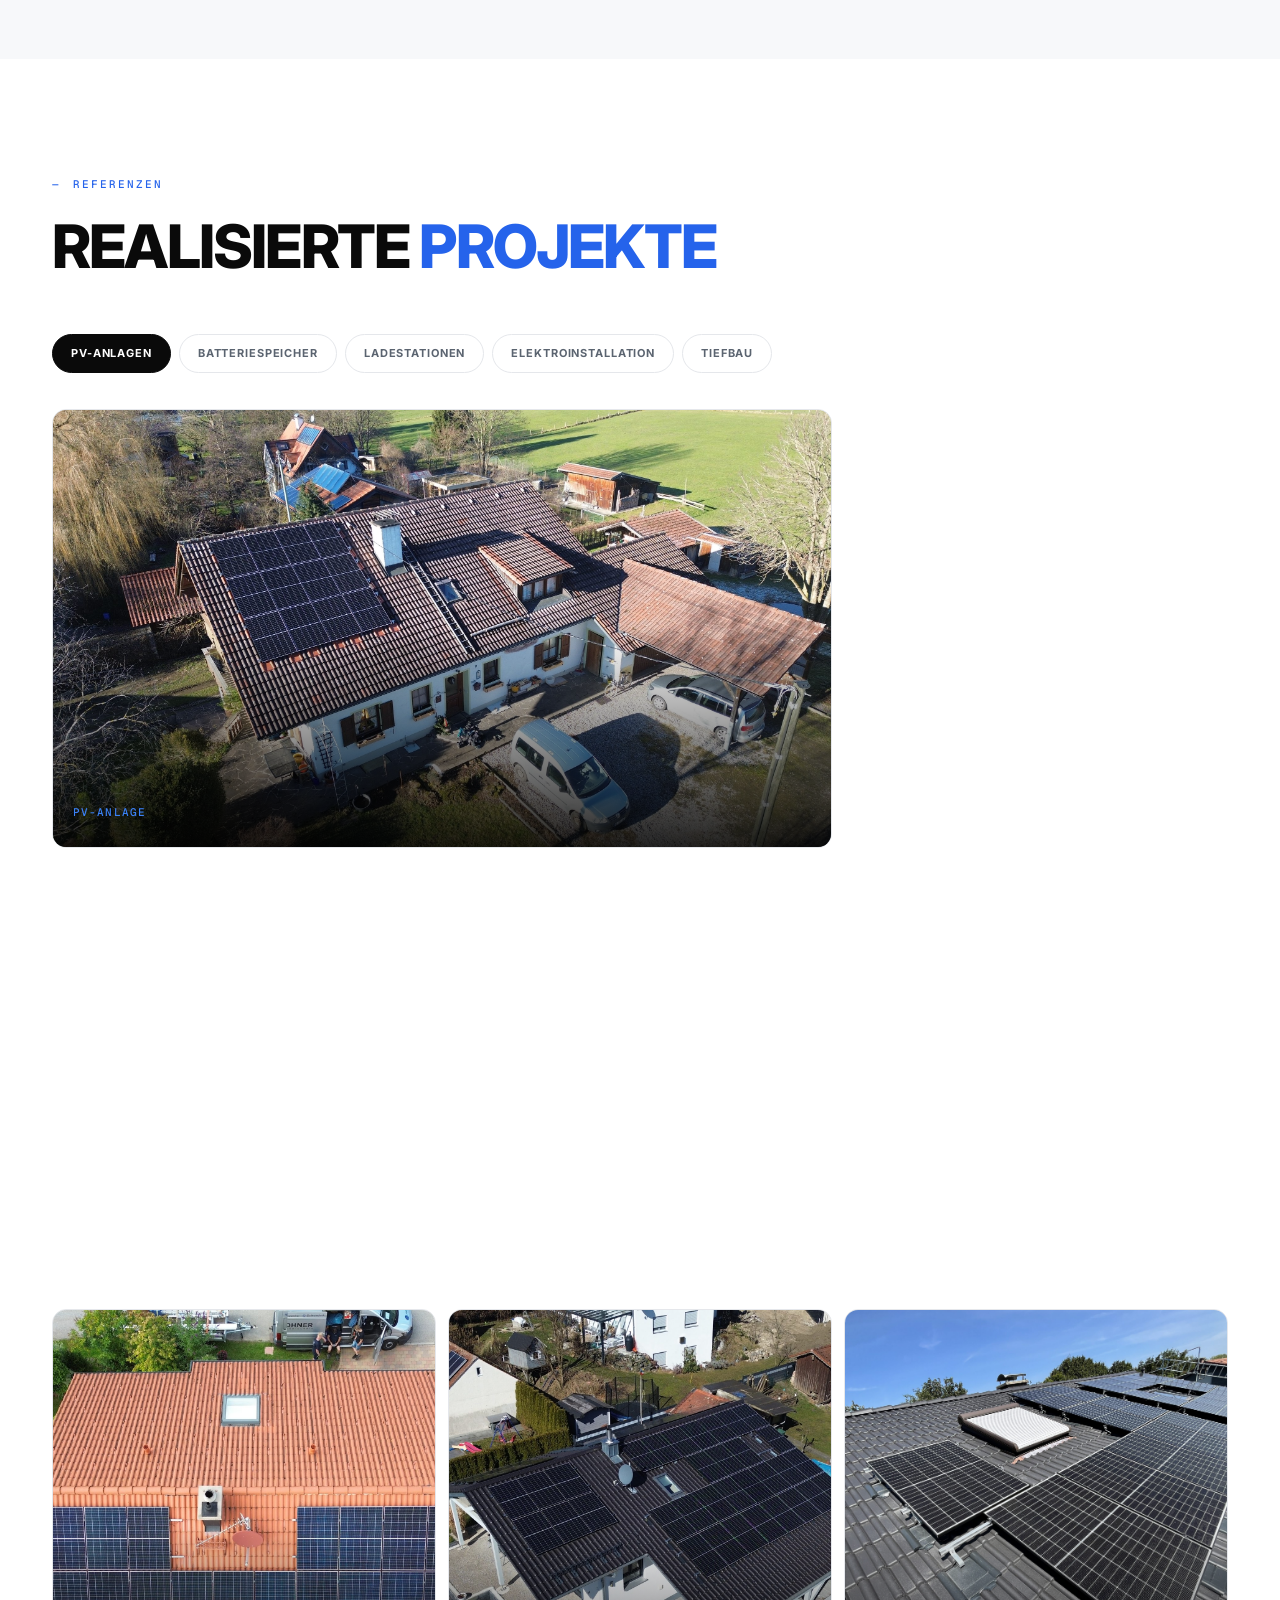
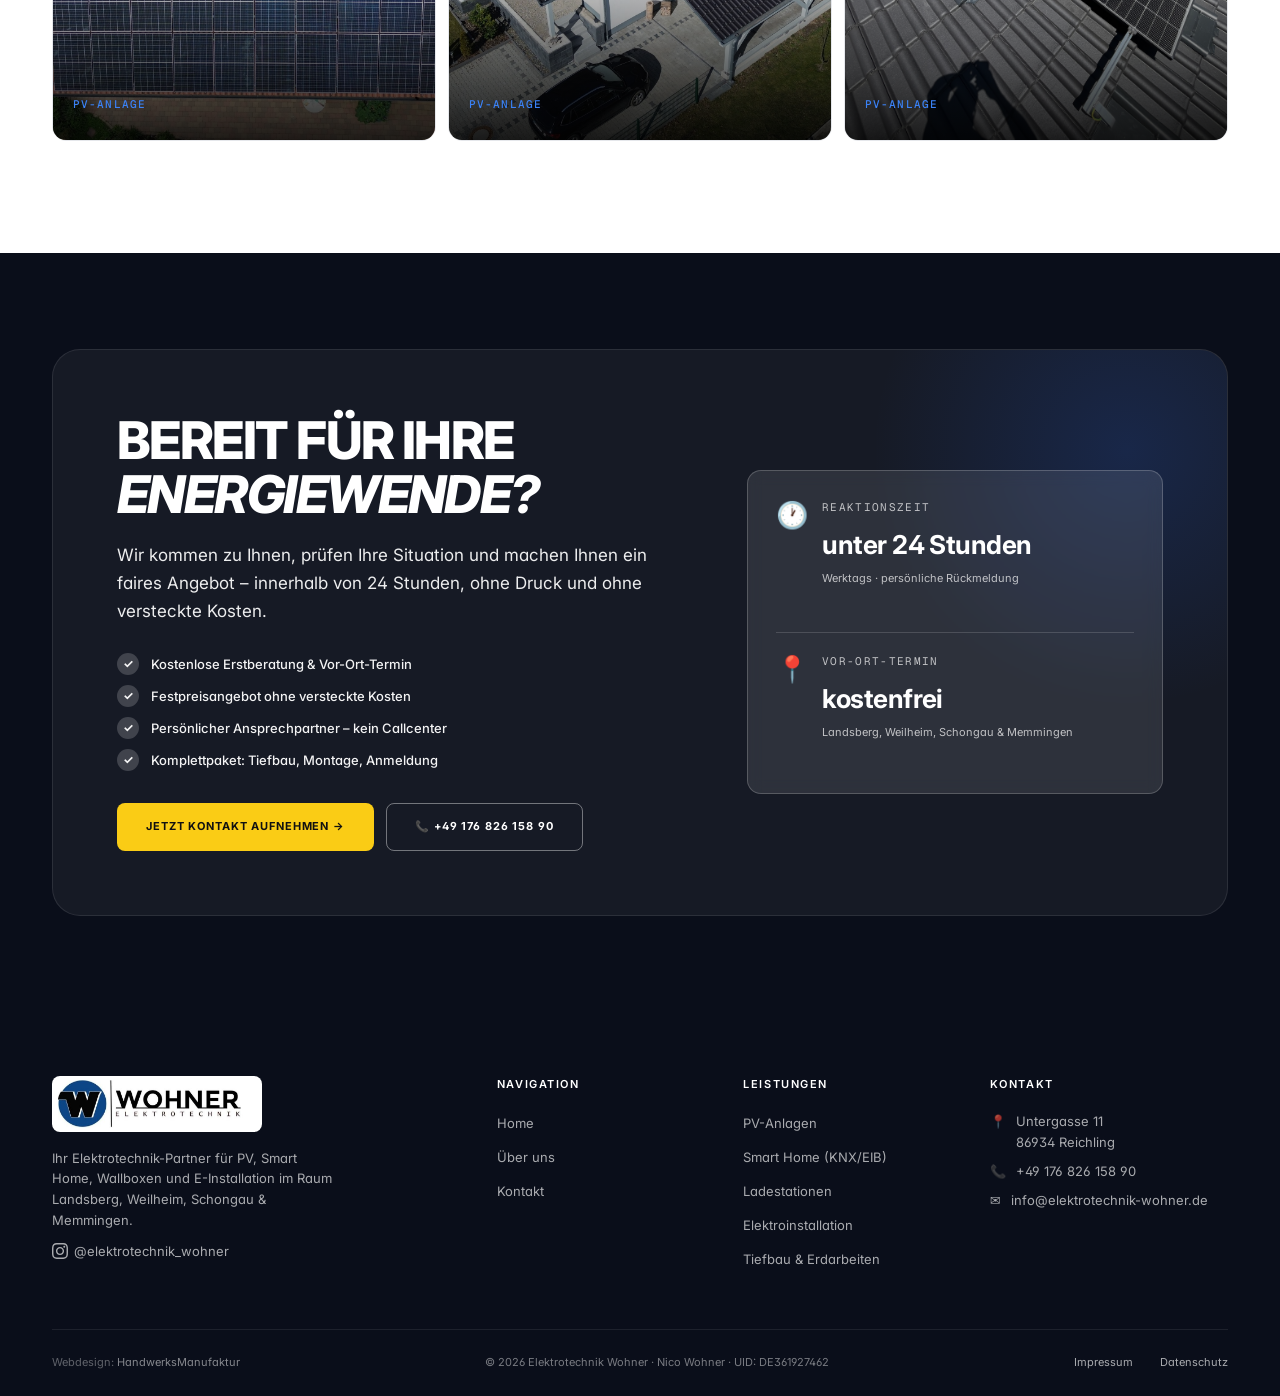
==== commit c0d3195d: "Umfangreiche Überarbeitung: Slideshow, Footer, Galerie, Bilder & Seiten - Footer: Instagram von Kont" ====
--- a/index.html
+++ b/index.html
@@ -268,18 +268,37 @@
       <button class="filter-tab" data-filter="bs">Batteriespeicher</button>
       <button class="filter-tab" data-filter="ls">Ladestationen</button>
       <button class="filter-tab" data-filter="ei">Elektroinstallation</button>
+      <button class="filter-tab" data-filter="tb">Tiefbau</button>
     </div>
     <div class="gallery">
-      <article class="gallery-item gallery-item--w8 reveal" data-img="assets/PV%20Anlagen/Wohner%20Elektrotechnik%20PV%20Anlagen%2010.jpg" data-cat="pv"><img loading="lazy" src="assets/PV%20Anlagen/Wohner%20Elektrotechnik%20PV%20Anlagen%2010.jpg" alt=""><div class="gallery-item__overlay"><div class="gallery-item__tag">PV · Voralpenland</div><div class="gallery-item__title">Vollbelegung Süddach</div></div></article>
-      <article class="gallery-item gallery-item--w6 reveal" data-img="assets/PV%20Anlagen/Wohner%20Elektrotechnik%20PV%20Anlagen%2028.jpg" data-cat="pv"><img loading="lazy" src="assets/PV%20Anlagen/Wohner%20Elektrotechnik%20PV%20Anlagen%2028.jpg" alt=""><div class="gallery-item__overlay"><div class="gallery-item__tag">PV · Neubau</div><div class="gallery-item__title">Neubau komplett ausgestattet</div></div></article>
-      <article class="gallery-item gallery-item--w6 reveal" data-img="assets/PV%20Anlagen/Wohner%20Elektrotechnik%20PV%20Anlagen%2055.jpg" data-cat="pv"><img loading="lazy" src="assets/PV%20Anlagen/Wohner%20Elektrotechnik%20PV%20Anlagen%2055.jpg" alt=""><div class="gallery-item__overlay"><div class="gallery-item__tag">PV · Gewerbe</div><div class="gallery-item__title">Gewerbliche Großanlage</div></div></article>
-      <article class="gallery-item gallery-item--w8 reveal hidden" data-img="assets/Batteriespeicher/Wohner%20Elektrotechnik%20Batteriespeicher%205.jpg" data-cat="bs"><img loading="lazy" src="assets/Batteriespeicher/Wohner%20Elektrotechnik%20Batteriespeicher%205.jpg" alt=""><div class="gallery-item__overlay"><div class="gallery-item__tag">Speicher · Sungrow</div><div class="gallery-item__title">Sungrow Hybrid-System</div></div></article>
-      <article class="gallery-item gallery-item--w6 reveal hidden" data-img="assets/Batteriespeicher/Wohner%20Elektrotechnik%20Batteriespeicher%207.jpg" data-cat="bs"><img loading="lazy" src="assets/Batteriespeicher/Wohner%20Elektrotechnik%20Batteriespeicher%207.jpg" alt=""><div class="gallery-item__overlay"><div class="gallery-item__tag">Speicher · Wechselrichter</div><div class="gallery-item__title">Sungrow Wechselrichter</div></div></article>
-      <article class="gallery-item gallery-item--w4 reveal hidden" data-img="assets/Ladestationen/Wohner%20Elektrotechnik%20Ladestationen%201.JPG" data-cat="ls"><img loading="lazy" src="assets/Ladestationen/Wohner%20Elektrotechnik%20Ladestationen%201.JPG" alt=""><div class="gallery-item__overlay"><div class="gallery-item__tag">Wallbox · Outdoor</div><div class="gallery-item__title">Wallbox am Carport</div></div></article>
-      <article class="gallery-item gallery-item--w4 reveal hidden" data-img="assets/Ladestationen/Wohner%20Elektrotechnik%20Ladestationen%203.JPG" data-cat="ls"><img loading="lazy" src="assets/Ladestationen/Wohner%20Elektrotechnik%20Ladestationen%203.JPG" alt=""><div class="gallery-item__overlay"><div class="gallery-item__tag">Wallbox · Indoor</div><div class="gallery-item__title">Garagen-Wallbox</div></div></article>
-      <article class="gallery-item gallery-item--w4 reveal hidden" data-img="assets/Ladestationen/Wohner%20Elektrotechnik%20Ladestationen%204.JPG" data-cat="ls"><img loading="lazy" src="assets/Ladestationen/Wohner%20Elektrotechnik%20Ladestationen%204.JPG" alt=""><div class="gallery-item__overlay"><div class="gallery-item__tag">Wallbox · Montage</div><div class="gallery-item__title">Wallbox montiert</div></div></article>
-      <article class="gallery-item gallery-item--w8 reveal hidden" data-img="assets/Elektroinstallation/Wohner%20Elektrotechnik%20Elektroinstallation%2016.jpg" data-cat="ei"><img loading="lazy" src="assets/Elektroinstallation/Wohner%20Elektrotechnik%20Elektroinstallation%2016.jpg" alt=""><div class="gallery-item__overlay"><div class="gallery-item__tag">Elektro · Gewerbe</div><div class="gallery-item__title">Sporthalle LED-Beleuchtung</div></div></article>
-      <article class="gallery-item gallery-item--w6 reveal hidden" data-img="assets/Elektroinstallation/Wohner%20Elektrotechnik%20Elektroinstallation%201.jpg" data-cat="ei"><img loading="lazy" src="assets/Elektroinstallation/Wohner%20Elektrotechnik%20Elektroinstallation%201.jpg" alt=""><div class="gallery-item__overlay"><div class="gallery-item__tag">Elektro · Neubau</div><div class="gallery-item__title">Neuinstallation</div></div></article>
+      <article class="gallery-item gallery-item--w8 reveal" data-img="assets/PV%20Anlagen/Wohner%20Elektrotechnik%20PV%20Anlagen%2010.jpg" data-cat="pv"><img loading="lazy" src="assets/PV%20Anlagen/Wohner%20Elektrotechnik%20PV%20Anlagen%2010.jpg" alt=""><div class="gallery-item__overlay"><div class="gallery-item__tag">PV-Anlage</div></div></article>
+      <article class="gallery-item gallery-item--w6 reveal" data-img="assets/PV%20Anlagen/Wohner%20Elektrotechnik%20PV%20Anlagen%2028.jpg" data-cat="pv"><img loading="lazy" src="assets/PV%20Anlagen/Wohner%20Elektrotechnik%20PV%20Anlagen%2028.jpg" alt=""><div class="gallery-item__overlay"><div class="gallery-item__tag">PV-Anlage</div></div></article>
+      <article class="gallery-item gallery-item--w6 reveal" data-img="assets/PV%20Anlagen/Wohner%20Elektrotechnik%20PV%20Anlagen%2055.jpg" data-cat="pv"><img loading="lazy" src="assets/PV%20Anlagen/Wohner%20Elektrotechnik%20PV%20Anlagen%2055.jpg" alt=""><div class="gallery-item__overlay"><div class="gallery-item__tag">PV · Gewerbe</div></div></article>
+      <article class="gallery-item gallery-item--w4 reveal" data-img="assets/PV%20Anlagen/Wohner%20Elektrotechnik%20PV%20Anlagen%2030.jpg" data-cat="pv"><img loading="lazy" src="assets/PV%20Anlagen/Wohner%20Elektrotechnik%20PV%20Anlagen%2030.jpg" alt=""><div class="gallery-item__overlay"><div class="gallery-item__tag">PV-Anlage</div></div></article>
+      <article class="gallery-item gallery-item--w4 reveal" data-img="assets/PV%20Anlagen/Wohner%20Elektrotechnik%20PV%20Anlagen%2015.jpg" data-cat="pv"><img loading="lazy" src="assets/PV%20Anlagen/Wohner%20Elektrotechnik%20PV%20Anlagen%2015.jpg" alt=""><div class="gallery-item__overlay"><div class="gallery-item__tag">PV-Anlage</div></div></article>
+      <article class="gallery-item gallery-item--w4 reveal" data-img="assets/PV%20Anlagen/Wohner%20Elektrotechnik%20PV%20Anlagen%2043.jpg" data-cat="pv"><img loading="lazy" src="assets/PV%20Anlagen/Wohner%20Elektrotechnik%20PV%20Anlagen%2043.jpg" alt=""><div class="gallery-item__overlay"><div class="gallery-item__tag">PV-Anlage</div></div></article>
+      <article class="gallery-item gallery-item--w8 reveal hidden" data-img="assets/Batteriespeicher/Wohner%20Elektrotechnik%20Batteriespeicher%20Sungrow%201.JPG" data-cat="bs"><img loading="lazy" src="assets/Batteriespeicher/Wohner%20Elektrotechnik%20Batteriespeicher%20Sungrow%201.JPG" alt=""><div class="gallery-item__overlay"><div class="gallery-item__tag">Sungrow Speicher</div></div></article>
+      <article class="gallery-item gallery-item--w4 reveal hidden" data-img="assets/Batteriespeicher/Wohner%20Elektrotechnik%20Batteriespeicher%20Sungrow%202.JPG" data-cat="bs"><img loading="lazy" src="assets/Batteriespeicher/Wohner%20Elektrotechnik%20Batteriespeicher%20Sungrow%202.JPG" alt=""><div class="gallery-item__overlay"><div class="gallery-item__tag">Sungrow Speicher</div></div></article>
+      <article class="gallery-item gallery-item--w4 reveal hidden" data-img="assets/Batteriespeicher/Wohner%20Elektrotechnik%20Batteriespeicher%20Sungrow%204.JPG" data-cat="bs"><img loading="lazy" src="assets/Batteriespeicher/Wohner%20Elektrotechnik%20Batteriespeicher%20Sungrow%204.JPG" alt=""><div class="gallery-item__overlay"><div class="gallery-item__tag">Sungrow Speicher</div></div></article>
+      <article class="gallery-item gallery-item--w4 reveal hidden" data-img="assets/Batteriespeicher/Wohner%20Elektrotechnik%20Batteriespeicher%205.jpg" data-cat="bs"><img loading="lazy" src="assets/Batteriespeicher/Wohner%20Elektrotechnik%20Batteriespeicher%205.jpg" alt=""><div class="gallery-item__overlay"><div class="gallery-item__tag">Batteriespeicher</div></div></article>
+      <article class="gallery-item gallery-item--w6 reveal hidden" data-img="assets/Batteriespeicher/Wohner%20Elektrotechnik%20Batteriespeicher%207.jpg" data-cat="bs"><img loading="lazy" src="assets/Batteriespeicher/Wohner%20Elektrotechnik%20Batteriespeicher%207.jpg" alt=""><div class="gallery-item__overlay"><div class="gallery-item__tag">Wechselrichter</div></div></article>
+      <article class="gallery-item gallery-item--w6 reveal hidden" data-img="assets/Batteriespeicher/Wohner%20Elektrotechnik%20Batteriespeicher%203.jpg" data-cat="bs"><img loading="lazy" src="assets/Batteriespeicher/Wohner%20Elektrotechnik%20Batteriespeicher%203.jpg" alt=""><div class="gallery-item__overlay"><div class="gallery-item__tag">Batteriespeicher</div></div></article>
+      <article class="gallery-item gallery-item--w6 reveal hidden" data-img="assets/Ladestationen/Wohner%20Elektrotechnik%20Ladestationen%201.JPG" data-cat="ls"><img loading="lazy" src="assets/Ladestationen/Wohner%20Elektrotechnik%20Ladestationen%201.JPG" alt=""><div class="gallery-item__overlay"><div class="gallery-item__tag">Wallbox · Outdoor</div></div></article>
+      <article class="gallery-item gallery-item--w6 reveal hidden" data-img="assets/Ladestationen/Wohner%20Elektrotechnik%20Ladestationen%202.JPG" data-cat="ls"><img loading="lazy" src="assets/Ladestationen/Wohner%20Elektrotechnik%20Ladestationen%202.JPG" alt=""><div class="gallery-item__overlay"><div class="gallery-item__tag">Wallbox</div></div></article>
+      <article class="gallery-item gallery-item--w6 reveal hidden" data-img="assets/Ladestationen/Wohner%20Elektrotechnik%20Ladestationen%203.JPG" data-cat="ls"><img loading="lazy" src="assets/Ladestationen/Wohner%20Elektrotechnik%20Ladestationen%203.JPG" alt=""><div class="gallery-item__overlay"><div class="gallery-item__tag">Wallbox · Indoor</div></div></article>
+      <article class="gallery-item gallery-item--w6 reveal hidden" data-img="assets/Ladestationen/Wohner%20Elektrotechnik%20Ladestationen%204.JPG" data-cat="ls"><img loading="lazy" src="assets/Ladestationen/Wohner%20Elektrotechnik%20Ladestationen%204.JPG" alt=""><div class="gallery-item__overlay"><div class="gallery-item__tag">Wallbox</div></div></article>
+      <article class="gallery-item gallery-item--w8 reveal hidden" data-img="assets/Elektroinstallation/Wohner%20Elektrotechnik%20Elektroinstallation%2016.jpg" data-cat="ei"><img loading="lazy" src="assets/Elektroinstallation/Wohner%20Elektrotechnik%20Elektroinstallation%2016.jpg" alt=""><div class="gallery-item__overlay"><div class="gallery-item__tag">Elektro · Gewerbe</div></div></article>
+      <article class="gallery-item gallery-item--w6 reveal hidden" data-img="assets/Elektroinstallation/Wohner%20Elektrotechnik%20Elektroinstallation%201.jpg" data-cat="ei"><img loading="lazy" src="assets/Elektroinstallation/Wohner%20Elektrotechnik%20Elektroinstallation%201.jpg" alt=""><div class="gallery-item__overlay"><div class="gallery-item__tag">Elektroinstallation</div></div></article>
+      <article class="gallery-item gallery-item--w6 reveal hidden" data-img="assets/Elektroinstallation/Wohner%20Elektrotechnik%20Elektroinstallation%2022.jpg" data-cat="ei"><img loading="lazy" src="assets/Elektroinstallation/Wohner%20Elektrotechnik%20Elektroinstallation%2022.jpg" alt=""><div class="gallery-item__overlay"><div class="gallery-item__tag">Elektroinstallation</div></div></article>
+      <article class="gallery-item gallery-item--w4 reveal hidden" data-img="assets/Elektroinstallation/Wohner%20Elektrotechnik%20Elektroinstallation%2010.jpg" data-cat="ei"><img loading="lazy" src="assets/Elektroinstallation/Wohner%20Elektrotechnik%20Elektroinstallation%2010.jpg" alt=""><div class="gallery-item__overlay"><div class="gallery-item__tag">Elektroinstallation</div></div></article>
+      <article class="gallery-item gallery-item--w4 reveal hidden" data-img="assets/Elektroinstallation/Wohner%20Elektrotechnik%20Elektroinstallation%2025.jpg" data-cat="ei"><img loading="lazy" src="assets/Elektroinstallation/Wohner%20Elektrotechnik%20Elektroinstallation%2025.jpg" alt=""><div class="gallery-item__overlay"><div class="gallery-item__tag">Elektroinstallation</div></div></article>
+      <article class="gallery-item gallery-item--w4 reveal hidden" data-img="assets/Elektroinstallation/Wohner%20Elektrotechnik%20Elektroinstallation%2030.jpg" data-cat="ei"><img loading="lazy" src="assets/Elektroinstallation/Wohner%20Elektrotechnik%20Elektroinstallation%2030.jpg" alt=""><div class="gallery-item__overlay"><div class="gallery-item__tag">Elektroinstallation</div></div></article>
+      <article class="gallery-item gallery-item--w8 reveal hidden" data-img="assets/Tiefbau/Wohner%20Elektrotechnik%20Tiefbau%206.jpg" data-cat="tb"><img loading="lazy" src="assets/Tiefbau/Wohner%20Elektrotechnik%20Tiefbau%206.jpg" alt=""><div class="gallery-item__overlay"><div class="gallery-item__tag">Tiefbau · Bagger</div></div></article>
+      <article class="gallery-item gallery-item--w4 reveal hidden" data-img="assets/Tiefbau/Wohner%20Elektrotechnik%20Tiefbau%20Bagger%201.JPG" data-cat="tb"><img loading="lazy" src="assets/Tiefbau/Wohner%20Elektrotechnik%20Tiefbau%20Bagger%201.JPG" alt=""><div class="gallery-item__overlay"><div class="gallery-item__tag">Tiefbau · Bagger</div></div></article>
+      <article class="gallery-item gallery-item--w4 reveal hidden" data-img="assets/Tiefbau/Wohner%20Elektrotechnik%20Tiefbau%2014.jpg" data-cat="tb"><img loading="lazy" src="assets/Tiefbau/Wohner%20Elektrotechnik%20Tiefbau%2014.jpg" alt=""><div class="gallery-item__overlay"><div class="gallery-item__tag">Tiefbau</div></div></article>
+      <article class="gallery-item gallery-item--w4 reveal hidden" data-img="assets/Tiefbau/Wohner%20Elektrotechnik%20Tiefbau%204.jpg" data-cat="tb"><img loading="lazy" src="assets/Tiefbau/Wohner%20Elektrotechnik%20Tiefbau%204.jpg" alt=""><div class="gallery-item__overlay"><div class="gallery-item__tag">Tiefbau · Erdarbeiten</div></div></article>
+      <article class="gallery-item gallery-item--w6 reveal hidden" data-img="assets/Tiefbau/Wohner%20Elektrotechnik%20Tiefbau%2012.jpg" data-cat="tb"><img loading="lazy" src="assets/Tiefbau/Wohner%20Elektrotechnik%20Tiefbau%2012.jpg" alt=""><div class="gallery-item__overlay"><div class="gallery-item__tag">Tiefbau</div></div></article>
+      <article class="gallery-item gallery-item--w6 reveal hidden" data-img="assets/Tiefbau/Wohner%20Elektrotechnik%20Tiefbau%2013.jpg" data-cat="tb"><img loading="lazy" src="assets/Tiefbau/Wohner%20Elektrotechnik%20Tiefbau%2013.jpg" alt=""><div class="gallery-item__overlay"><div class="gallery-item__tag">Tiefbau</div></div></article>
     </div>
   </div>
 </section>
@@ -318,6 +337,7 @@
           <img src="assets/logo.jpg" alt="Elektrotechnik Wohner">
         </div>
         <p class="footer__tagline">Ihr Elektrotechnik-Partner für PV, Smart Home, Wallboxen und E-Installation im Raum Landsberg, Weilheim, Schongau &amp; Memmingen.</p>
+        <div class="footer__contact-line" style="margin-top:10px;"><a href="https://www.instagram.com/elektrotechnik_wohner/" target="_blank" rel="noopener" style="display:inline-flex;align-items:center;"><svg width="16" height="16" viewBox="0 0 24 24" fill="currentColor" style="vertical-align:middle;margin-right:6px;"><path d="M12 2.163c3.204 0 3.584.012 4.85.07 3.252.148 4.771 1.691 4.919 4.919.058 1.265.069 1.645.069 4.849 0 3.205-.012 3.584-.069 4.849-.149 3.225-1.664 4.771-4.919 4.919-1.266.058-1.644.07-4.85.07-3.204 0-3.584-.012-4.849-.07-3.26-.149-4.771-1.699-4.919-4.92-.058-1.265-.07-1.644-.07-4.849 0-3.204.013-3.583.07-4.849.149-3.227 1.664-4.771 4.919-4.919 1.266-.057 1.645-.069 4.849-.069zm0-2.163c-3.259 0-3.667.014-4.947.072-4.358.2-6.78 2.618-6.98 6.98-.059 1.281-.073 1.689-.073 4.948 0 3.259.014 3.668.072 4.948.2 4.358 2.618 6.78 6.98 6.98 1.281.058 1.689.072 4.948.072 3.259 0 3.668-.014 4.948-.072 4.354-.2 6.782-2.618 6.979-6.98.059-1.28.073-1.689.073-4.948 0-3.259-.014-3.667-.072-4.947-.196-4.354-2.617-6.78-6.979-6.98-1.281-.059-1.69-.073-4.949-.073zm0 5.838c-3.403 0-6.162 2.759-6.162 6.162s2.759 6.163 6.162 6.163 6.162-2.759 6.162-6.163c0-3.403-2.759-6.162-6.162-6.162zm0 10.162c-2.209 0-4-1.79-4-4 0-2.209 1.791-4 4-4s4 1.791 4 4c0 2.21-1.791 4-4 4zm6.406-11.845c-.796 0-1.441.645-1.441 1.44s.645 1.44 1.441 1.44c.795 0 1.439-.645 1.439-1.44s-.644-1.44-1.439-1.44z"/></svg>@elektrotechnik_wohner</a></div>
       </div>
       <div>
         <h4>Navigation</h4>
@@ -342,7 +362,6 @@
         <div class="footer__contact-line">📍 <span>Untergasse 11<br>86934 Reichling</span></div>
         <div class="footer__contact-line">📞 <a href="tel:+4917682615890">+49 176 826 158 90</a></div>
         <div class="footer__contact-line">✉️ <a href="mailto:info@elektrotechnik-wohner.de">info@elektrotechnik-wohner.de</a></div>
-        <div class="footer__contact-line"><a href="https://www.instagram.com/elektrotechnik_wohner/" target="_blank" rel="noopener" style="display:inline-flex;align-items:center;"><svg width="16" height="16" viewBox="0 0 24 24" fill="currentColor" style="vertical-align:middle;margin-right:6px;"><path d="M12 2.163c3.204 0 3.584.012 4.85.07 3.252.148 4.771 1.691 4.919 4.919.058 1.265.069 1.645.069 4.849 0 3.205-.012 3.584-.069 4.849-.149 3.225-1.664 4.771-4.919 4.919-1.266.058-1.644.07-4.85.07-3.204 0-3.584-.012-4.849-.07-3.26-.149-4.771-1.699-4.919-4.92-.058-1.265-.07-1.644-.07-4.849 0-3.204.013-3.583.07-4.849.149-3.227 1.664-4.771 4.919-4.919 1.266-.057 1.645-.069 4.849-.069zm0-2.163c-3.259 0-3.667.014-4.947.072-4.358.2-6.78 2.618-6.98 6.98-.059 1.281-.073 1.689-.073 4.948 0 3.259.014 3.668.072 4.948.2 4.358 2.618 6.78 6.98 6.98 1.281.058 1.689.072 4.948.072 3.259 0 3.668-.014 4.948-.072 4.354-.2 6.782-2.618 6.979-6.98.059-1.28.073-1.689.073-4.948 0-3.259-.014-3.667-.072-4.947-.196-4.354-2.617-6.78-6.979-6.98-1.281-.059-1.69-.073-4.949-.073zm0 5.838c-3.403 0-6.162 2.759-6.162 6.162s2.759 6.163 6.162 6.163 6.162-2.759 6.162-6.163c0-3.403-2.759-6.162-6.162-6.162zm0 10.162c-2.209 0-4-1.79-4-4 0-2.209 1.791-4 4-4s4 1.791 4 4c0 2.21-1.791 4-4 4zm6.406-11.845c-.796 0-1.441.645-1.441 1.44s.645 1.44 1.441 1.44c.795 0 1.439-.645 1.439-1.44s-.644-1.44-1.439-1.44z"/></svg>@elektrotechnik_wohner</a></div>
       </div>
     </div>
     <div class="footer__bottom">
--- a/css/style.css
+++ b/css/style.css
@@ -594,7 +594,8 @@
 
 /* ============ SUB-PAGE HERO ============ */
 .subhero { position: relative; padding: 200px 0 120px; overflow: hidden; background: var(--bg-soft); border-bottom: 1px solid var(--line); }
-.subhero__bg { position: absolute; inset: 0; background-size: cover; background-position: center; opacity: 0.55; z-index: 0; }
+.subhero__bg { position: absolute; inset: 0; background-size: cover; background-position: center; opacity: 0.55; z-index: 0; transition: opacity 1.5s ease-in-out; }
+.subhero__bg--slide { position: absolute; inset: 0; background-size: cover; background-position: center; opacity: 0; z-index: 0; transition: opacity 1.5s ease-in-out; }
 .subhero__overlay { position: absolute; inset: 0; background: linear-gradient(180deg, rgba(10,14,26,0.55) 0%, rgba(10,14,26,0.85) 100%); z-index: 1; }
 .subhero__inner { position: relative; z-index: 2; max-width: 800px; }
 .subhero__title { margin-top: 20px; font-size: clamp(40px, 6vw, 72px); font-weight: 800; line-height: 1.05; letter-spacing: -0.03em; text-transform: uppercase; color: #fff; }
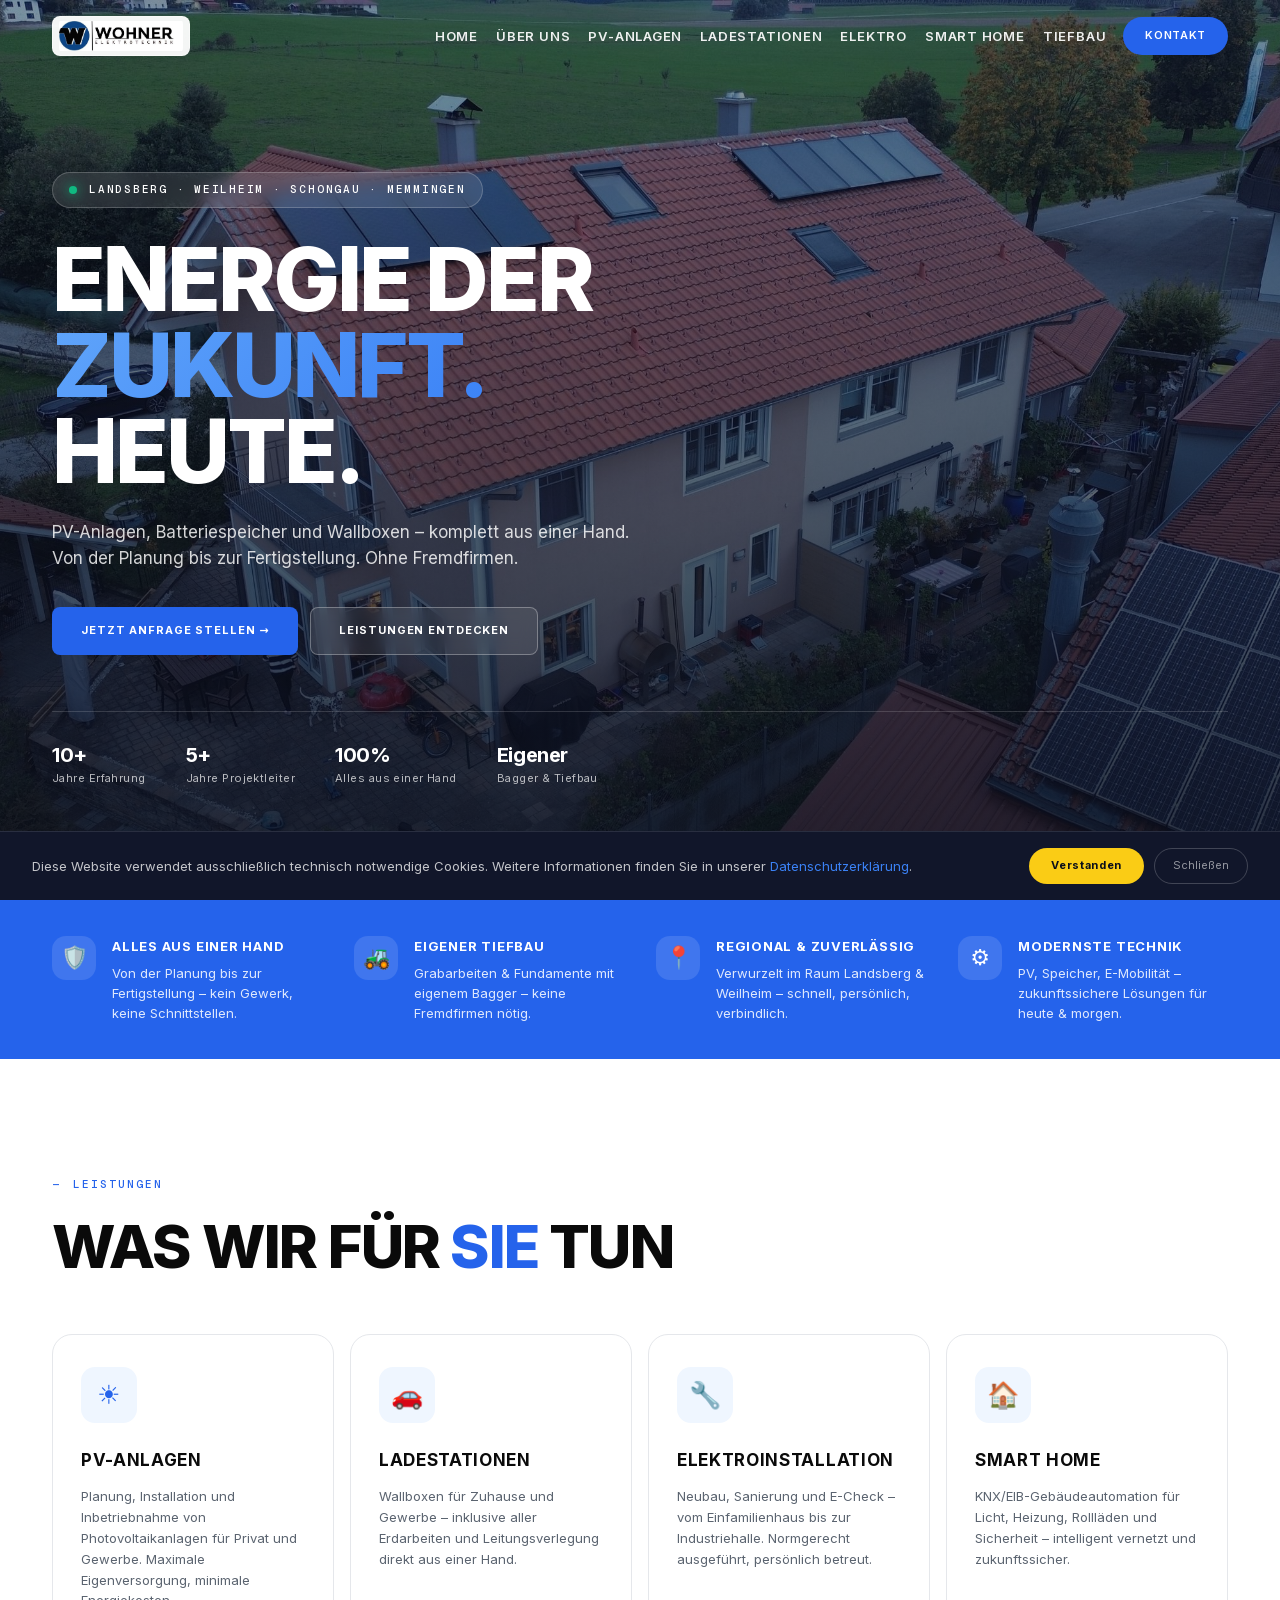
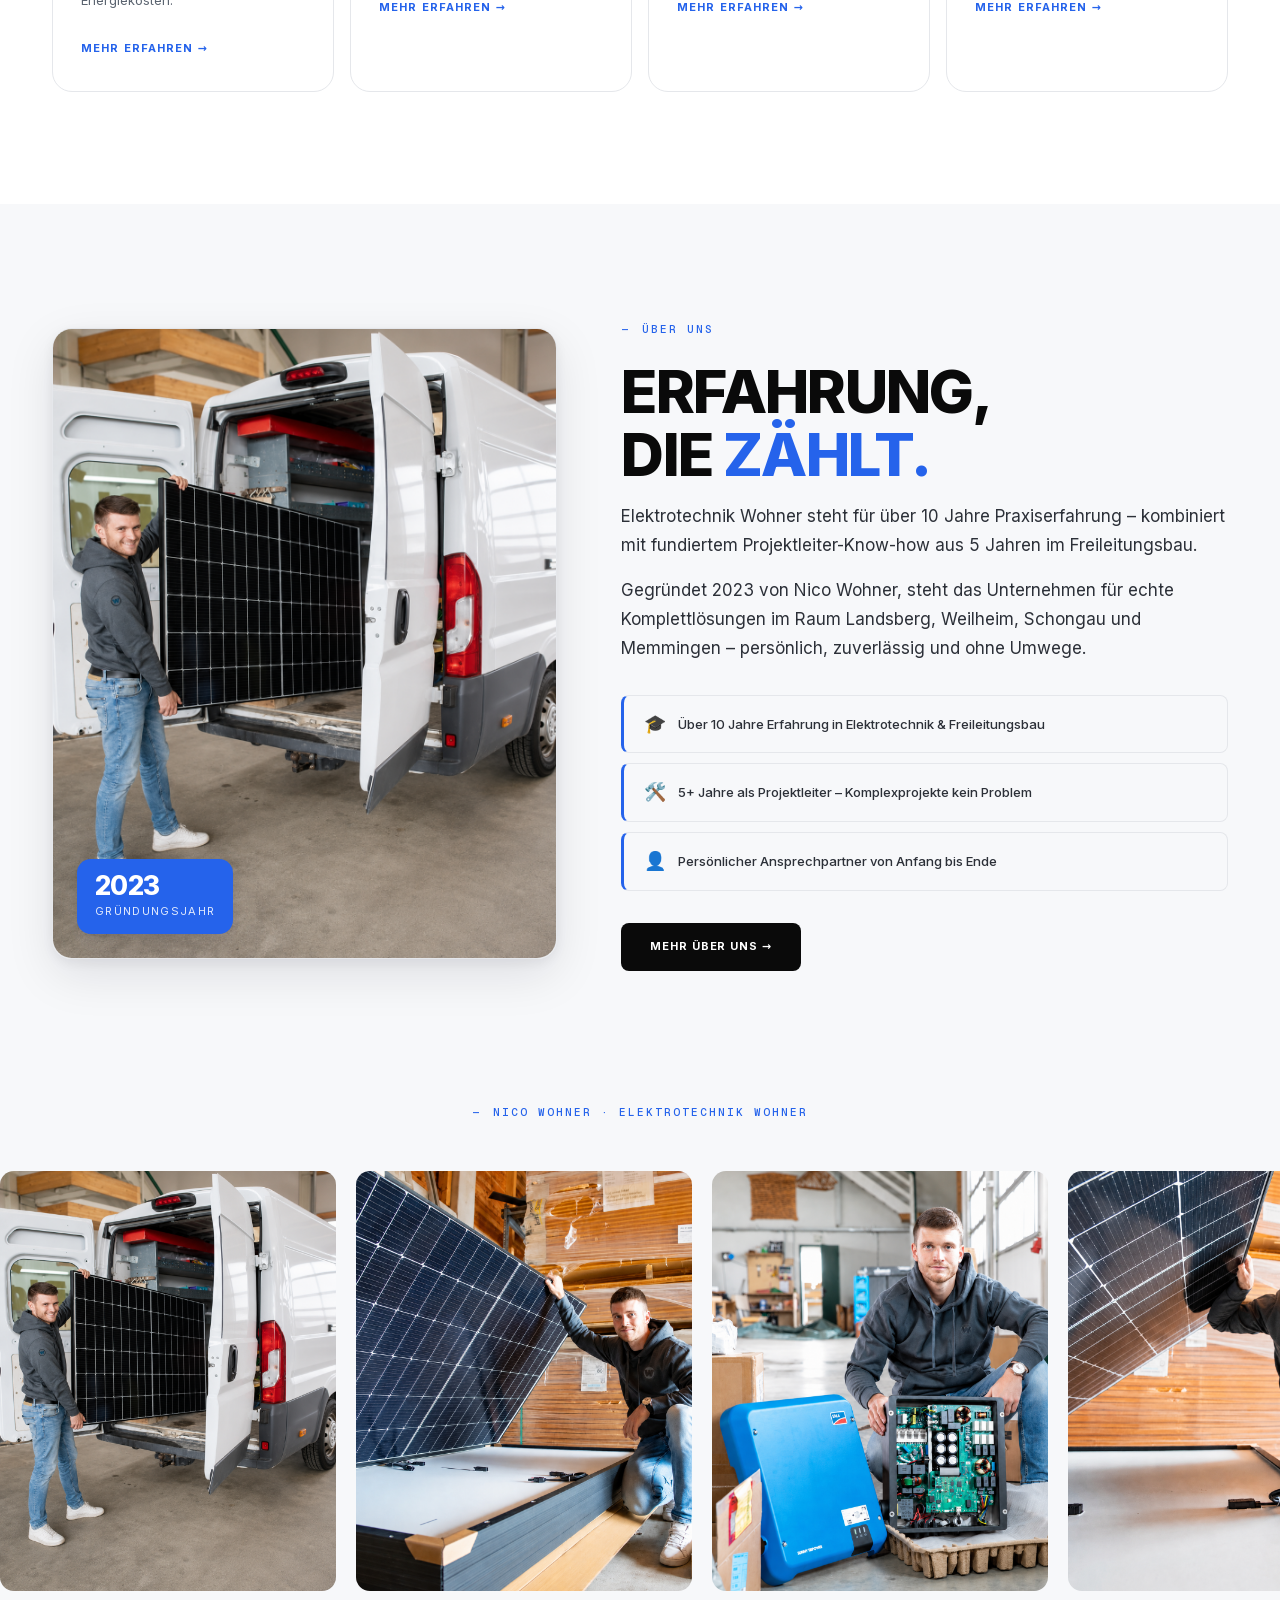
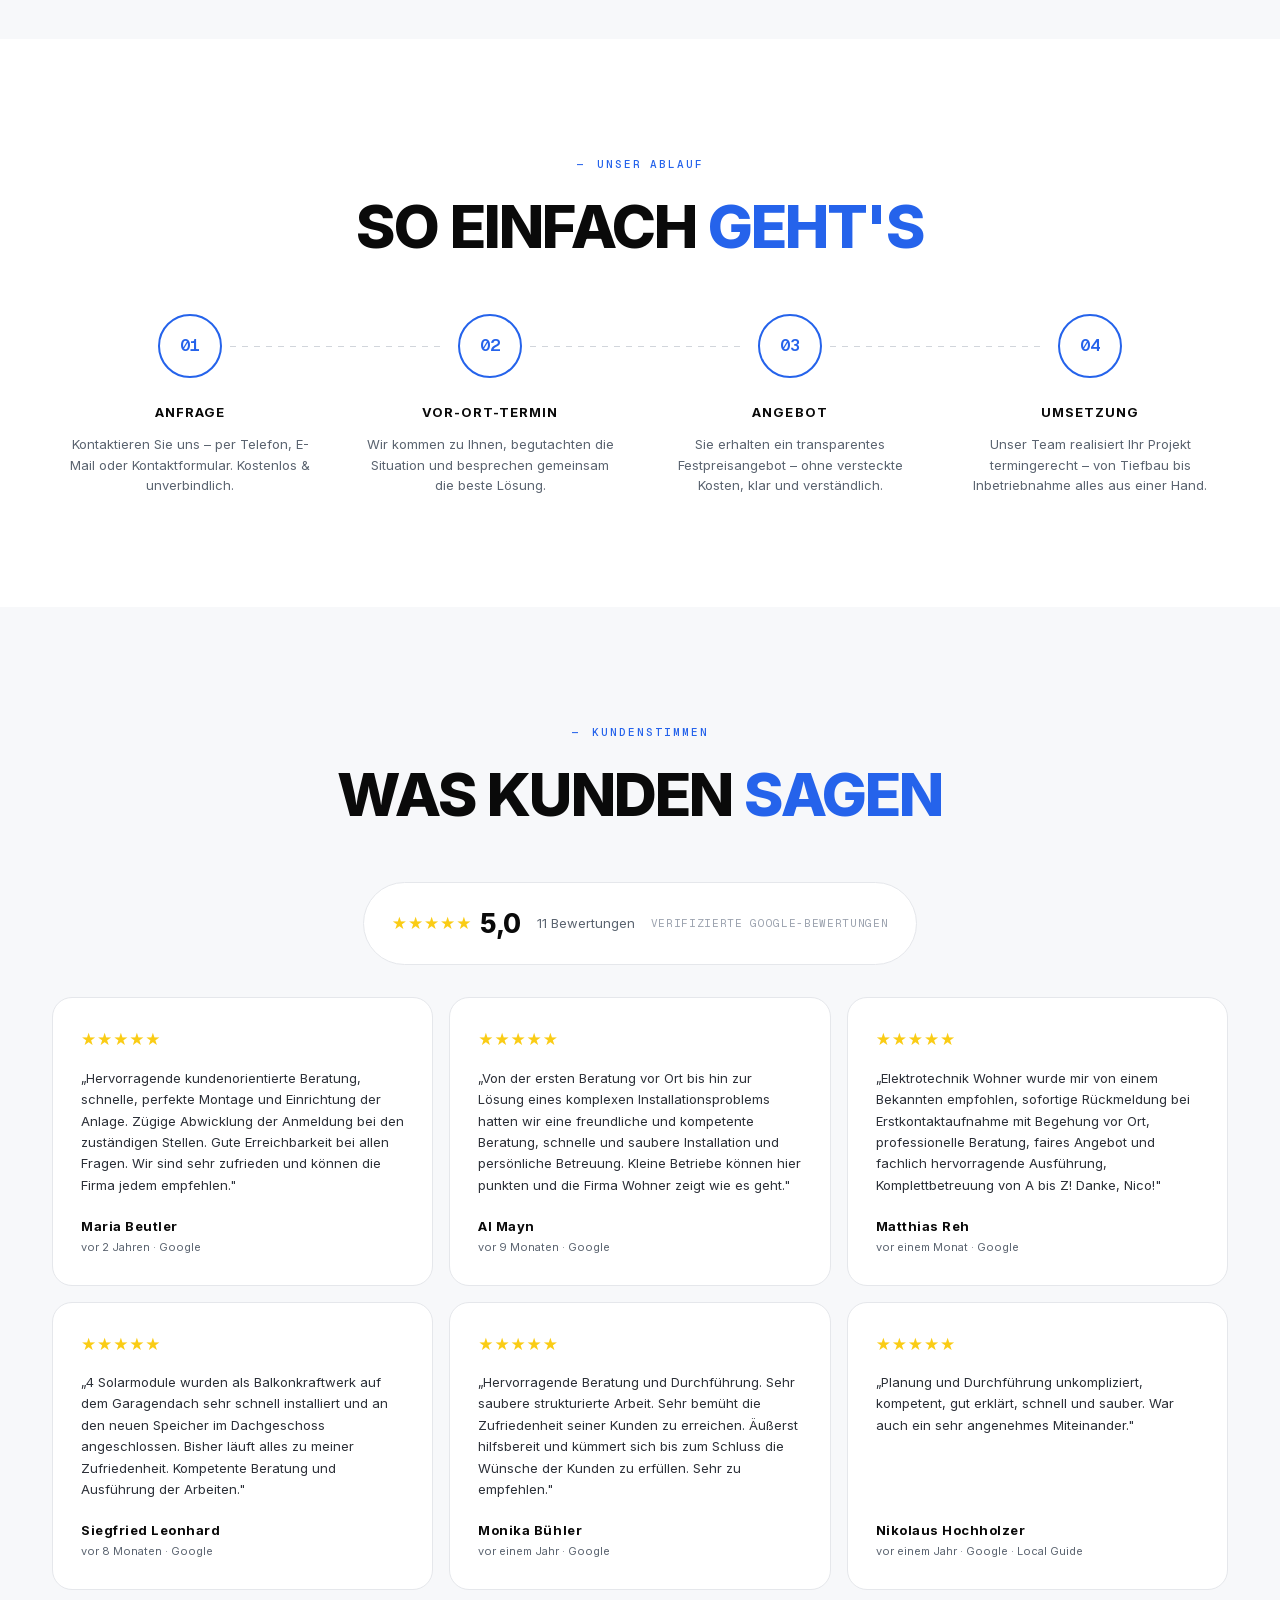
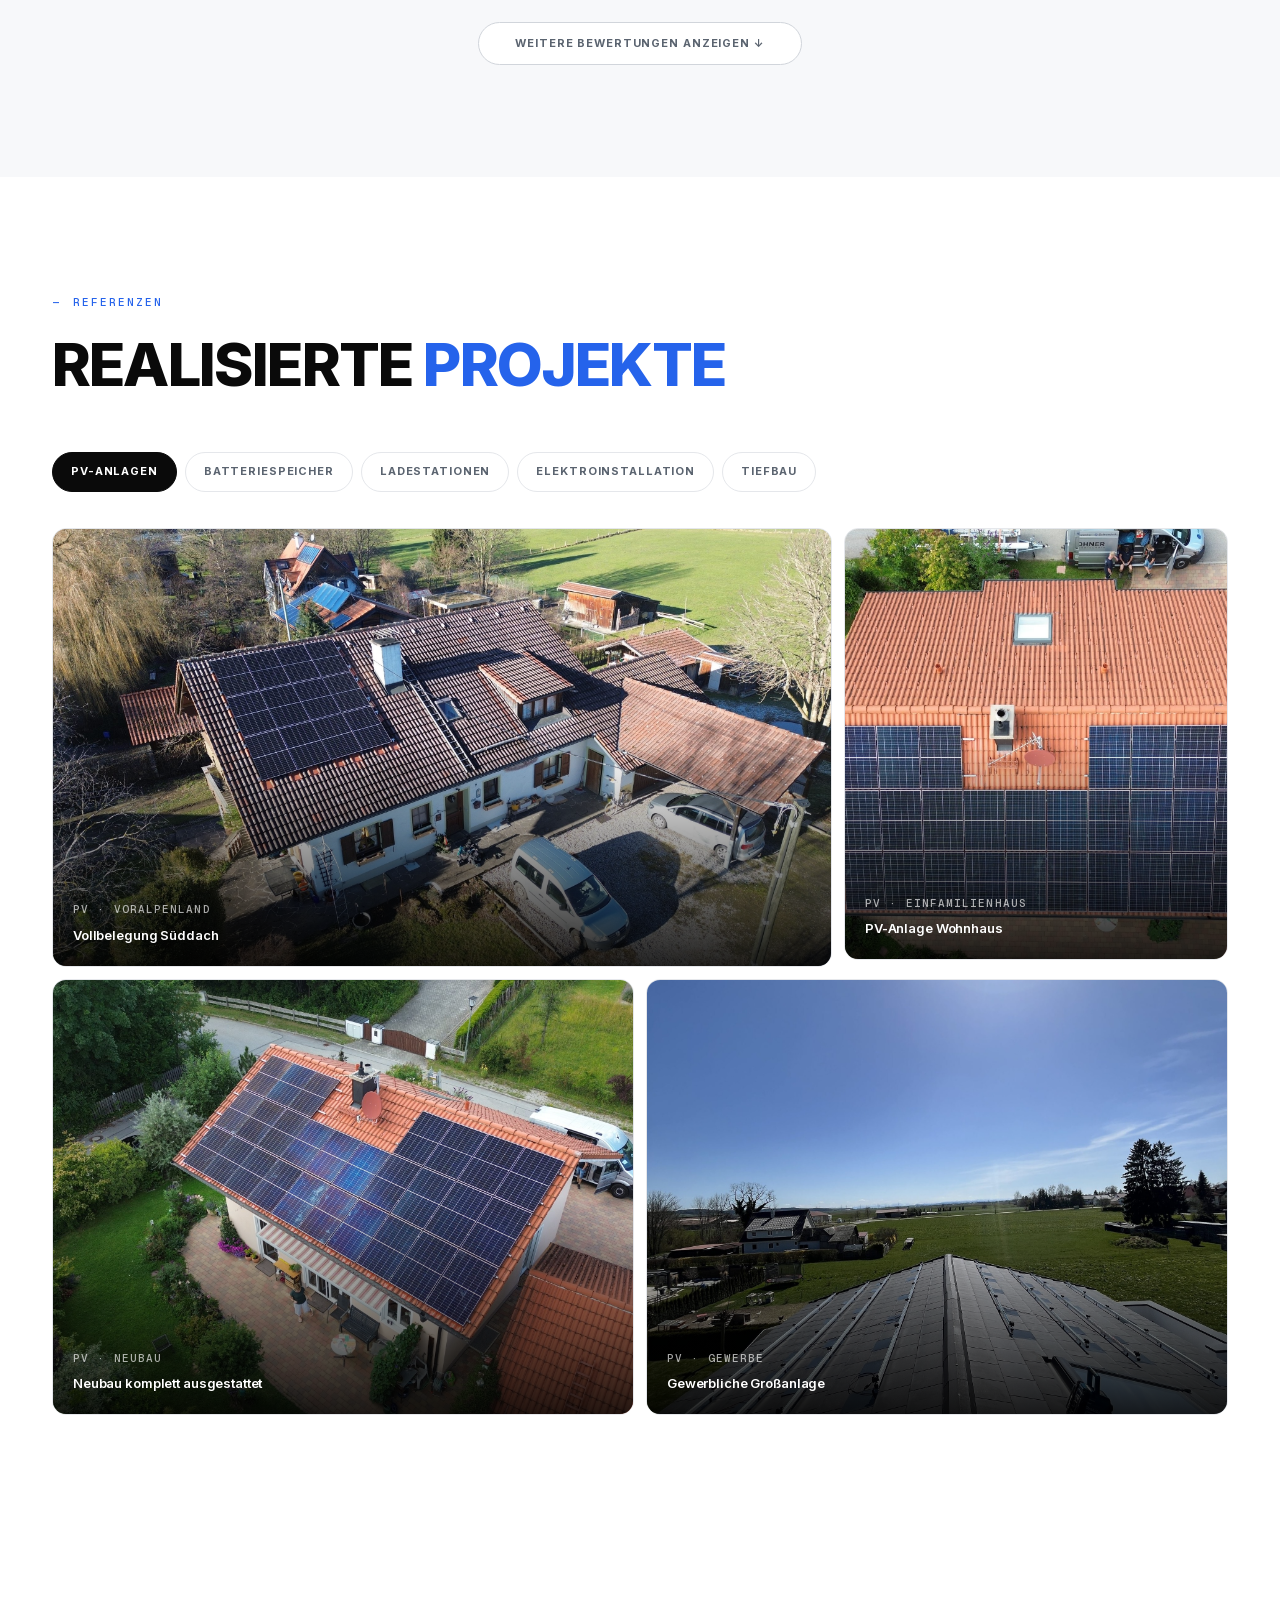
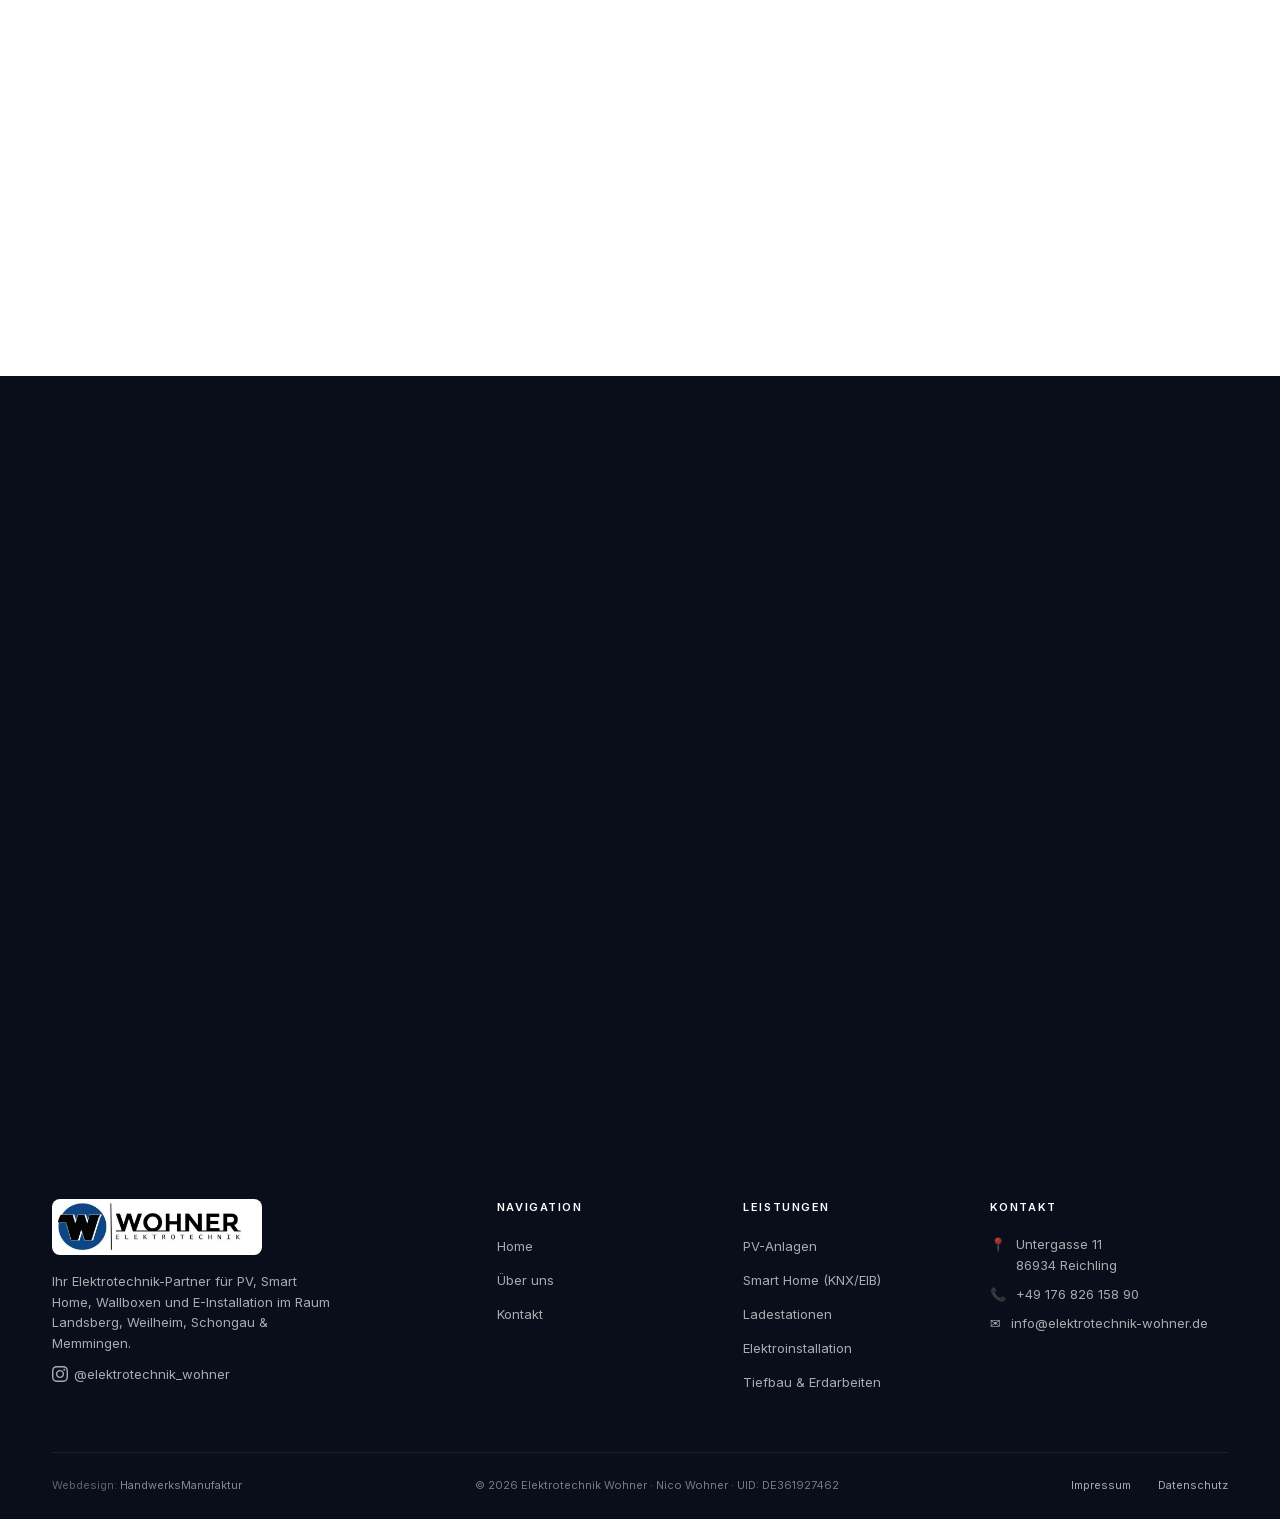
==== commit bf936dff: "Pre-launch optimierung: SEO, lokale Fonts, clean URLs, 404, Alt-Texte & fixes - H1-Eyebrows auf alle" ====
--- a/index.html
+++ b/index.html
@@ -6,11 +6,7 @@
   <title>Elektrotechnik Wohner — PV, Speicher & E-Mobilität · Landsberg / Weilheim</title>
   <meta name="description" content="Photovoltaik, Batteriespeicher und Wallboxen aus einer Hand. Eigenes Team, eigener Tiefbau, regional aus Reichling für Landsberg und Weilheim.">
   <link rel="icon" type="image/x-icon" href="assets/favicon.ico">
-  <link rel="icon" type="image/png" sizes="512x512" href="assets/favicon.png">
-  <link rel="preconnect" href="https://fonts.googleapis.com">
-  <link rel="preconnect" href="https://fonts.gstatic.com" crossorigin>
-  <link href="https://fonts.googleapis.com/css2?family=Inter:wght@400..800&family=Geist+Mono:wght@400..600&display=swap" rel="stylesheet">
-  <link rel="stylesheet" href="css/style.css">
+  <link rel="icon" type="image/png" sizes="512x512" href="assets/favicon.png">  <link rel="stylesheet" href="css/style.css">
   <meta property="og:type" content="website">
   <meta property="og:title" content="Elektrotechnik Wohner — PV, Speicher & Wallboxen · Landsberg / Weilheim">
   <meta property="og:description" content="Photovoltaik, Batteriespeicher und Wallboxen aus einer Hand. Eigener Tiefbau, regional aus Reichling für Landsberg und Weilheim.">
@@ -47,43 +43,44 @@
       "@type": "OfferCatalog",
       "name": "Leistungen",
       "itemListElement": [
-        { "@type": "Offer", "itemOffered": { "@type": "Service", "name": "PV-Anlagen", "url": "https://www.elektrotechnik-wohner.de/pv-anlagen.html" } },
-        { "@type": "Offer", "itemOffered": { "@type": "Service", "name": "Batteriespeicher", "url": "https://www.elektrotechnik-wohner.de/pv-anlagen.html" } },
-        { "@type": "Offer", "itemOffered": { "@type": "Service", "name": "Ladestationen / Wallboxen", "url": "https://www.elektrotechnik-wohner.de/ladestationen.html" } },
-        { "@type": "Offer", "itemOffered": { "@type": "Service", "name": "Elektroinstallation", "url": "https://www.elektrotechnik-wohner.de/elektroinstallation.html" } },
-        { "@type": "Offer", "itemOffered": { "@type": "Service", "name": "Tiefbau & Erdarbeiten", "url": "https://www.elektrotechnik-wohner.de/erdarbeiten.html" } }
+        { "@type": "Offer", "itemOffered": { "@type": "Service", "name": "PV-Anlagen", "url": "https://www.elektrotechnik-wohner.de/pv-anlagen" } },
+        { "@type": "Offer", "itemOffered": { "@type": "Service", "name": "Batteriespeicher", "url": "https://www.elektrotechnik-wohner.de/pv-anlagen" } },
+        { "@type": "Offer", "itemOffered": { "@type": "Service", "name": "Ladestationen / Wallboxen", "url": "https://www.elektrotechnik-wohner.de/ladestationen" } },
+        { "@type": "Offer", "itemOffered": { "@type": "Service", "name": "Elektroinstallation", "url": "https://www.elektrotechnik-wohner.de/elektroinstallation" } },
+        { "@type": "Offer", "itemOffered": { "@type": "Service", "name": "Tiefbau & Erdarbeiten", "url": "https://www.elektrotechnik-wohner.de/erdarbeiten" } }
       ]
     }
   }
   </script>
+  <link rel="canonical" href="https://www.elektrotechnik-wohner.de/">
 </head>
 <body class="is-home">
 <nav class="nav" id="nav">
   <div class="nav__inner">
-    <a href="index.html" class="nav__brand">
+    <a href="/" class="nav__brand">
       <img src="assets/logo.jpg" alt="Elektrotechnik Wohner">
     </a>
     <ul class="nav__links">
-      <li><a href="index.html" data-page="home" class="active">Home</a></li>
-      <li><a href="ueber-uns.html" data-page="ueber-uns">Über uns</a></li>
-      <li><a href="pv-anlagen.html" data-page="pv-anlagen">PV-Anlagen</a></li>
-      <li><a href="ladestationen.html" data-page="ladestationen">Ladestationen</a></li>
-      <li><a href="elektroinstallation.html" data-page="elektroinstallation">Elektro</a></li>
-      <li><a href="smart-home.html" data-page="smart-home">Smart Home</a></li>
-      <li><a href="erdarbeiten.html" data-page="erdarbeiten">Tiefbau</a></li>
+      <li><a href="/" data-page="home" class="active">Home</a></li>
+      <li><a href="/ueber-uns" data-page="ueber-uns">Über uns</a></li>
+      <li><a href="/pv-anlagen" data-page="pv-anlagen">PV-Anlagen</a></li>
+      <li><a href="/ladestationen" data-page="ladestationen">Ladestationen</a></li>
+      <li><a href="/elektroinstallation" data-page="elektroinstallation">Elektro</a></li>
+      <li><a href="/smart-home" data-page="smart-home">Smart Home</a></li>
+      <li><a href="/erdarbeiten" data-page="erdarbeiten">Tiefbau</a></li>
     </ul>
-    <a href="kontakt.html" class="nav__cta">Kontakt</a>
+    <a href="/kontakt" class="nav__cta">Kontakt</a>
     <button class="nav__burger" id="burger" aria-label="Menü"><span></span><span></span><span></span></button>
   </div>
   <div class="nav__mobile">
-    <a href="index.html">Home</a>
-    <a href="ueber-uns.html">Über uns</a>
-    <a href="pv-anlagen.html">PV-Anlagen</a>
-    <a href="ladestationen.html">Ladestationen</a>
-    <a href="elektroinstallation.html">Elektroinstallation</a>
-    <a href="smart-home.html">Smart Home</a>
-    <a href="erdarbeiten.html">Tiefbau</a>
-    <a href="kontakt.html">Kontakt</a>
+    <a href="/">Home</a>
+    <a href="/ueber-uns">Über uns</a>
+    <a href="/pv-anlagen">PV-Anlagen</a>
+    <a href="/ladestationen">Ladestationen</a>
+    <a href="/elektroinstallation">Elektroinstallation</a>
+    <a href="/smart-home">Smart Home</a>
+    <a href="/erdarbeiten">Tiefbau</a>
+    <a href="/kontakt">Kontakt</a>
   </div>
 </nav>
 
@@ -100,7 +97,7 @@
       <h1 class="hero__title reveal" data-delay="1">Energie der<br><em>Zukunft.</em><br>Heute.</h1>
       <p class="hero__sub reveal" data-delay="2">PV-Anlagen, Batteriespeicher und Wallboxen – komplett aus einer Hand.<br>Von der Planung bis zur Fertigstellung. Ohne Fremdfirmen.</p>
       <div class="hero__buttons reveal" data-delay="3">
-        <a href="kontakt.html" class="btn btn--primary">Jetzt Anfrage stellen →</a>
+        <a href="/kontakt" class="btn btn--primary">Jetzt Anfrage stellen →</a>
         <a href="#leistungen" class="btn btn--ghost">Leistungen entdecken</a>
       </div>
       <div class="hero__stats reveal" data-delay="4">
@@ -135,25 +132,25 @@
         <div class="service__icon">☀️</div>
         <h3 class="service__title">PV-Anlagen</h3>
         <p class="service__desc">Planung, Installation und Inbetriebnahme von Photovoltaikanlagen für Privat und Gewerbe. Maximale Eigenversorgung, minimale Energiekosten.</p>
-        <a href="pv-anlagen.html" class="service__link">Mehr erfahren →</a>
+        <a href="/pv-anlagen" class="service__link">Mehr erfahren →</a>
       </div>
       <div class="service reveal" data-delay="1">
         <div class="service__icon">🚗</div>
         <h3 class="service__title">Ladestationen</h3>
         <p class="service__desc">Wallboxen für Zuhause und Gewerbe – inklusive aller Erdarbeiten und Leitungsverlegung direkt aus einer Hand.</p>
-        <a href="ladestationen.html" class="service__link">Mehr erfahren →</a>
+        <a href="/ladestationen" class="service__link">Mehr erfahren →</a>
       </div>
       <div class="service reveal" data-delay="2">
         <div class="service__icon">🔧</div>
         <h3 class="service__title">Elektroinstallation</h3>
-        <p class="service__desc">Neubau, Sanierung, E-Check – vom Einfamilienhaus bis zur Industriehalle.</p>
-        <a href="elektroinstallation.html" class="service__link">Mehr erfahren →</a>
+        <p class="service__desc">Neubau, Sanierung und E-Check – vom Einfamilienhaus bis zur Industriehalle. Normgerecht ausgeführt, persönlich betreut.</p>
+        <a href="/elektroinstallation" class="service__link">Mehr erfahren →</a>
       </div>
       <div class="service reveal" data-delay="3">
         <div class="service__icon">🏠</div>
         <h3 class="service__title">Smart Home</h3>
         <p class="service__desc">KNX/EIB-Gebäudeautomation für Licht, Heizung, Rollläden und Sicherheit – intelligent vernetzt und zukunftssicher.</p>
-        <a href="smart-home.html" class="service__link">Mehr erfahren →</a>
+        <a href="/smart-home" class="service__link">Mehr erfahren →</a>
       </div>
     </div>
   </div>
@@ -177,7 +174,7 @@
           <div class="about-pill"><span class="about-pill__icon">👤</span> Persönlicher Ansprechpartner von Anfang bis Ende</div>
         </div>
         <div style="margin-top: 32px;">
-          <a href="ueber-uns.html" class="btn btn--dark">Mehr über uns →</a>
+          <a href="/ueber-uns" class="btn btn--dark">Mehr über uns →</a>
         </div>
       </div>
     </div>
@@ -271,34 +268,34 @@
       <button class="filter-tab" data-filter="tb">Tiefbau</button>
     </div>
     <div class="gallery">
-      <article class="gallery-item gallery-item--w8 reveal" data-img="assets/PV%20Anlagen/Wohner%20Elektrotechnik%20PV%20Anlagen%2010.jpg" data-cat="pv"><img loading="lazy" src="assets/PV%20Anlagen/Wohner%20Elektrotechnik%20PV%20Anlagen%2010.jpg" alt=""><div class="gallery-item__overlay"><div class="gallery-item__tag">PV-Anlage</div></div></article>
-      <article class="gallery-item gallery-item--w6 reveal" data-img="assets/PV%20Anlagen/Wohner%20Elektrotechnik%20PV%20Anlagen%2028.jpg" data-cat="pv"><img loading="lazy" src="assets/PV%20Anlagen/Wohner%20Elektrotechnik%20PV%20Anlagen%2028.jpg" alt=""><div class="gallery-item__overlay"><div class="gallery-item__tag">PV-Anlage</div></div></article>
-      <article class="gallery-item gallery-item--w6 reveal" data-img="assets/PV%20Anlagen/Wohner%20Elektrotechnik%20PV%20Anlagen%2055.jpg" data-cat="pv"><img loading="lazy" src="assets/PV%20Anlagen/Wohner%20Elektrotechnik%20PV%20Anlagen%2055.jpg" alt=""><div class="gallery-item__overlay"><div class="gallery-item__tag">PV · Gewerbe</div></div></article>
-      <article class="gallery-item gallery-item--w4 reveal" data-img="assets/PV%20Anlagen/Wohner%20Elektrotechnik%20PV%20Anlagen%2030.jpg" data-cat="pv"><img loading="lazy" src="assets/PV%20Anlagen/Wohner%20Elektrotechnik%20PV%20Anlagen%2030.jpg" alt=""><div class="gallery-item__overlay"><div class="gallery-item__tag">PV-Anlage</div></div></article>
-      <article class="gallery-item gallery-item--w4 reveal" data-img="assets/PV%20Anlagen/Wohner%20Elektrotechnik%20PV%20Anlagen%2015.jpg" data-cat="pv"><img loading="lazy" src="assets/PV%20Anlagen/Wohner%20Elektrotechnik%20PV%20Anlagen%2015.jpg" alt=""><div class="gallery-item__overlay"><div class="gallery-item__tag">PV-Anlage</div></div></article>
-      <article class="gallery-item gallery-item--w4 reveal" data-img="assets/PV%20Anlagen/Wohner%20Elektrotechnik%20PV%20Anlagen%2043.jpg" data-cat="pv"><img loading="lazy" src="assets/PV%20Anlagen/Wohner%20Elektrotechnik%20PV%20Anlagen%2043.jpg" alt=""><div class="gallery-item__overlay"><div class="gallery-item__tag">PV-Anlage</div></div></article>
-      <article class="gallery-item gallery-item--w8 reveal hidden" data-img="assets/Batteriespeicher/Wohner%20Elektrotechnik%20Batteriespeicher%20Sungrow%201.JPG" data-cat="bs"><img loading="lazy" src="assets/Batteriespeicher/Wohner%20Elektrotechnik%20Batteriespeicher%20Sungrow%201.JPG" alt=""><div class="gallery-item__overlay"><div class="gallery-item__tag">Sungrow Speicher</div></div></article>
-      <article class="gallery-item gallery-item--w4 reveal hidden" data-img="assets/Batteriespeicher/Wohner%20Elektrotechnik%20Batteriespeicher%20Sungrow%202.JPG" data-cat="bs"><img loading="lazy" src="assets/Batteriespeicher/Wohner%20Elektrotechnik%20Batteriespeicher%20Sungrow%202.JPG" alt=""><div class="gallery-item__overlay"><div class="gallery-item__tag">Sungrow Speicher</div></div></article>
-      <article class="gallery-item gallery-item--w4 reveal hidden" data-img="assets/Batteriespeicher/Wohner%20Elektrotechnik%20Batteriespeicher%20Sungrow%204.JPG" data-cat="bs"><img loading="lazy" src="assets/Batteriespeicher/Wohner%20Elektrotechnik%20Batteriespeicher%20Sungrow%204.JPG" alt=""><div class="gallery-item__overlay"><div class="gallery-item__tag">Sungrow Speicher</div></div></article>
-      <article class="gallery-item gallery-item--w4 reveal hidden" data-img="assets/Batteriespeicher/Wohner%20Elektrotechnik%20Batteriespeicher%205.jpg" data-cat="bs"><img loading="lazy" src="assets/Batteriespeicher/Wohner%20Elektrotechnik%20Batteriespeicher%205.jpg" alt=""><div class="gallery-item__overlay"><div class="gallery-item__tag">Batteriespeicher</div></div></article>
-      <article class="gallery-item gallery-item--w6 reveal hidden" data-img="assets/Batteriespeicher/Wohner%20Elektrotechnik%20Batteriespeicher%207.jpg" data-cat="bs"><img loading="lazy" src="assets/Batteriespeicher/Wohner%20Elektrotechnik%20Batteriespeicher%207.jpg" alt=""><div class="gallery-item__overlay"><div class="gallery-item__tag">Wechselrichter</div></div></article>
-      <article class="gallery-item gallery-item--w6 reveal hidden" data-img="assets/Batteriespeicher/Wohner%20Elektrotechnik%20Batteriespeicher%203.jpg" data-cat="bs"><img loading="lazy" src="assets/Batteriespeicher/Wohner%20Elektrotechnik%20Batteriespeicher%203.jpg" alt=""><div class="gallery-item__overlay"><div class="gallery-item__tag">Batteriespeicher</div></div></article>
-      <article class="gallery-item gallery-item--w6 reveal hidden" data-img="assets/Ladestationen/Wohner%20Elektrotechnik%20Ladestationen%201.JPG" data-cat="ls"><img loading="lazy" src="assets/Ladestationen/Wohner%20Elektrotechnik%20Ladestationen%201.JPG" alt=""><div class="gallery-item__overlay"><div class="gallery-item__tag">Wallbox · Outdoor</div></div></article>
-      <article class="gallery-item gallery-item--w6 reveal hidden" data-img="assets/Ladestationen/Wohner%20Elektrotechnik%20Ladestationen%202.JPG" data-cat="ls"><img loading="lazy" src="assets/Ladestationen/Wohner%20Elektrotechnik%20Ladestationen%202.JPG" alt=""><div class="gallery-item__overlay"><div class="gallery-item__tag">Wallbox</div></div></article>
-      <article class="gallery-item gallery-item--w6 reveal hidden" data-img="assets/Ladestationen/Wohner%20Elektrotechnik%20Ladestationen%203.JPG" data-cat="ls"><img loading="lazy" src="assets/Ladestationen/Wohner%20Elektrotechnik%20Ladestationen%203.JPG" alt=""><div class="gallery-item__overlay"><div class="gallery-item__tag">Wallbox · Indoor</div></div></article>
-      <article class="gallery-item gallery-item--w6 reveal hidden" data-img="assets/Ladestationen/Wohner%20Elektrotechnik%20Ladestationen%204.JPG" data-cat="ls"><img loading="lazy" src="assets/Ladestationen/Wohner%20Elektrotechnik%20Ladestationen%204.JPG" alt=""><div class="gallery-item__overlay"><div class="gallery-item__tag">Wallbox</div></div></article>
-      <article class="gallery-item gallery-item--w8 reveal hidden" data-img="assets/Elektroinstallation/Wohner%20Elektrotechnik%20Elektroinstallation%2016.jpg" data-cat="ei"><img loading="lazy" src="assets/Elektroinstallation/Wohner%20Elektrotechnik%20Elektroinstallation%2016.jpg" alt=""><div class="gallery-item__overlay"><div class="gallery-item__tag">Elektro · Gewerbe</div></div></article>
-      <article class="gallery-item gallery-item--w6 reveal hidden" data-img="assets/Elektroinstallation/Wohner%20Elektrotechnik%20Elektroinstallation%201.jpg" data-cat="ei"><img loading="lazy" src="assets/Elektroinstallation/Wohner%20Elektrotechnik%20Elektroinstallation%201.jpg" alt=""><div class="gallery-item__overlay"><div class="gallery-item__tag">Elektroinstallation</div></div></article>
-      <article class="gallery-item gallery-item--w6 reveal hidden" data-img="assets/Elektroinstallation/Wohner%20Elektrotechnik%20Elektroinstallation%2022.jpg" data-cat="ei"><img loading="lazy" src="assets/Elektroinstallation/Wohner%20Elektrotechnik%20Elektroinstallation%2022.jpg" alt=""><div class="gallery-item__overlay"><div class="gallery-item__tag">Elektroinstallation</div></div></article>
-      <article class="gallery-item gallery-item--w4 reveal hidden" data-img="assets/Elektroinstallation/Wohner%20Elektrotechnik%20Elektroinstallation%2010.jpg" data-cat="ei"><img loading="lazy" src="assets/Elektroinstallation/Wohner%20Elektrotechnik%20Elektroinstallation%2010.jpg" alt=""><div class="gallery-item__overlay"><div class="gallery-item__tag">Elektroinstallation</div></div></article>
-      <article class="gallery-item gallery-item--w4 reveal hidden" data-img="assets/Elektroinstallation/Wohner%20Elektrotechnik%20Elektroinstallation%2025.jpg" data-cat="ei"><img loading="lazy" src="assets/Elektroinstallation/Wohner%20Elektrotechnik%20Elektroinstallation%2025.jpg" alt=""><div class="gallery-item__overlay"><div class="gallery-item__tag">Elektroinstallation</div></div></article>
-      <article class="gallery-item gallery-item--w4 reveal hidden" data-img="assets/Elektroinstallation/Wohner%20Elektrotechnik%20Elektroinstallation%2030.jpg" data-cat="ei"><img loading="lazy" src="assets/Elektroinstallation/Wohner%20Elektrotechnik%20Elektroinstallation%2030.jpg" alt=""><div class="gallery-item__overlay"><div class="gallery-item__tag">Elektroinstallation</div></div></article>
-      <article class="gallery-item gallery-item--w8 reveal hidden" data-img="assets/Tiefbau/Wohner%20Elektrotechnik%20Tiefbau%206.jpg" data-cat="tb"><img loading="lazy" src="assets/Tiefbau/Wohner%20Elektrotechnik%20Tiefbau%206.jpg" alt=""><div class="gallery-item__overlay"><div class="gallery-item__tag">Tiefbau · Bagger</div></div></article>
-      <article class="gallery-item gallery-item--w4 reveal hidden" data-img="assets/Tiefbau/Wohner%20Elektrotechnik%20Tiefbau%20Bagger%201.JPG" data-cat="tb"><img loading="lazy" src="assets/Tiefbau/Wohner%20Elektrotechnik%20Tiefbau%20Bagger%201.JPG" alt=""><div class="gallery-item__overlay"><div class="gallery-item__tag">Tiefbau · Bagger</div></div></article>
-      <article class="gallery-item gallery-item--w4 reveal hidden" data-img="assets/Tiefbau/Wohner%20Elektrotechnik%20Tiefbau%2014.jpg" data-cat="tb"><img loading="lazy" src="assets/Tiefbau/Wohner%20Elektrotechnik%20Tiefbau%2014.jpg" alt=""><div class="gallery-item__overlay"><div class="gallery-item__tag">Tiefbau</div></div></article>
-      <article class="gallery-item gallery-item--w4 reveal hidden" data-img="assets/Tiefbau/Wohner%20Elektrotechnik%20Tiefbau%204.jpg" data-cat="tb"><img loading="lazy" src="assets/Tiefbau/Wohner%20Elektrotechnik%20Tiefbau%204.jpg" alt=""><div class="gallery-item__overlay"><div class="gallery-item__tag">Tiefbau · Erdarbeiten</div></div></article>
-      <article class="gallery-item gallery-item--w6 reveal hidden" data-img="assets/Tiefbau/Wohner%20Elektrotechnik%20Tiefbau%2012.jpg" data-cat="tb"><img loading="lazy" src="assets/Tiefbau/Wohner%20Elektrotechnik%20Tiefbau%2012.jpg" alt=""><div class="gallery-item__overlay"><div class="gallery-item__tag">Tiefbau</div></div></article>
-      <article class="gallery-item gallery-item--w6 reveal hidden" data-img="assets/Tiefbau/Wohner%20Elektrotechnik%20Tiefbau%2013.jpg" data-cat="tb"><img loading="lazy" src="assets/Tiefbau/Wohner%20Elektrotechnik%20Tiefbau%2013.jpg" alt=""><div class="gallery-item__overlay"><div class="gallery-item__tag">Tiefbau</div></div></article>
+      <article class="gallery-item gallery-item--w8 reveal" data-img="assets/PV%20Anlagen/Wohner%20Elektrotechnik%20PV%20Anlagen%2010.jpg" data-cat="pv"><img loading="lazy" src="assets/PV%20Anlagen/Wohner%20Elektrotechnik%20PV%20Anlagen%2010.jpg" alt="PV-Anlage Süddach, Landsberg am Lech"><div class="gallery-item__overlay"><div class="gallery-item__tag">PV · Voralpenland</div><div class="gallery-item__title">Vollbelegung Süddach</div></div></article>
+      <article class="gallery-item gallery-item--w4 reveal" data-img="assets/PV%20Anlagen/Wohner%20Elektrotechnik%20PV%20Anlagen%2030.jpg" data-cat="pv"><img loading="lazy" src="assets/PV%20Anlagen/Wohner%20Elektrotechnik%20PV%20Anlagen%2030.jpg" alt="PV-Anlage Einfamilienhaus, Weilheim"><div class="gallery-item__overlay"><div class="gallery-item__tag">PV · Einfamilienhaus</div><div class="gallery-item__title">PV-Anlage Wohnhaus</div></div></article>
+      <article class="gallery-item gallery-item--w6 reveal" data-img="assets/PV%20Anlagen/Wohner%20Elektrotechnik%20PV%20Anlagen%2028.jpg" data-cat="pv"><img loading="lazy" src="assets/PV%20Anlagen/Wohner%20Elektrotechnik%20PV%20Anlagen%2028.jpg" alt="PV-Anlage Neubau, Schongau"><div class="gallery-item__overlay"><div class="gallery-item__tag">PV · Neubau</div><div class="gallery-item__title">Neubau komplett ausgestattet</div></div></article>
+      <article class="gallery-item gallery-item--w6 reveal" data-img="assets/PV%20Anlagen/Wohner%20Elektrotechnik%20PV%20Anlagen%2055.jpg" data-cat="pv"><img loading="lazy" src="assets/PV%20Anlagen/Wohner%20Elektrotechnik%20PV%20Anlagen%2055.jpg" alt="Gewerbliche PV-Großanlage, Memmingen"><div class="gallery-item__overlay"><div class="gallery-item__tag">PV · Gewerbe</div><div class="gallery-item__title">Gewerbliche Großanlage</div></div></article>
+      <article class="gallery-item gallery-item--w6 reveal" data-img="assets/PV%20Anlagen/Wohner%20Elektrotechnik%20PV%20Anlagen%2015.jpg" data-cat="pv"><img loading="lazy" src="assets/PV%20Anlagen/Wohner%20Elektrotechnik%20PV%20Anlagen%2015.jpg" alt="PV-Anlage Installation, Landsberg & Weilheim"><div class="gallery-item__overlay"><div class="gallery-item__tag">PV · Detail</div><div class="gallery-item__title">Präzise Modulreihen</div></div></article>
+      <article class="gallery-item gallery-item--w6 reveal" data-img="assets/PV%20Anlagen/Wohner%20Elektrotechnik%20PV%20Anlagen%2043.jpg" data-cat="pv"><img loading="lazy" src="assets/PV%20Anlagen/Wohner%20Elektrotechnik%20PV%20Anlagen%2043.jpg" alt="PV-Anlage Installation, Landsberg am Lech"><div class="gallery-item__overlay"><div class="gallery-item__tag">PV · Bestand</div><div class="gallery-item__title">Bestandsgebäude modernisiert</div></div></article>
+      <article class="gallery-item gallery-item--w8 reveal hidden" data-img="assets/Batteriespeicher/Wohner%20Elektrotechnik%20Batteriespeicher%20Sungrow%201.JPG" data-cat="bs"><img loading="lazy" src="assets/Batteriespeicher/Wohner%20Elektrotechnik%20Batteriespeicher%20Sungrow%201.JPG" alt="Sungrow Batteriespeicher, Weilheim"></article>
+      <article class="gallery-item gallery-item--w4 reveal hidden" data-img="assets/Batteriespeicher/Wohner%20Elektrotechnik%20Batteriespeicher%20Sungrow%202.JPG" data-cat="bs"><img loading="lazy" src="assets/Batteriespeicher/Wohner%20Elektrotechnik%20Batteriespeicher%20Sungrow%202.JPG" alt="Sungrow Batteriespeicher, Schongau"></article>
+      <article class="gallery-item gallery-item--w6 reveal hidden" data-img="assets/Batteriespeicher/Wohner%20Elektrotechnik%20Batteriespeicher%20Sungrow%204.JPG" data-cat="bs"><img loading="lazy" src="assets/Batteriespeicher/Wohner%20Elektrotechnik%20Batteriespeicher%20Sungrow%204.JPG" alt="Sungrow Batteriespeicher, Memmingen"></article>
+      <article class="gallery-item gallery-item--w6 reveal hidden" data-img="assets/Batteriespeicher/Wohner%20Elektrotechnik%20Batteriespeicher%205.jpg" data-cat="bs"><img loading="lazy" src="assets/Batteriespeicher/Wohner%20Elektrotechnik%20Batteriespeicher%205.jpg" alt="Batteriespeicher Installation, Landsberg & Weilheim"></article>
+      <article class="gallery-item gallery-item--w6 reveal hidden" data-img="assets/Batteriespeicher/Wohner%20Elektrotechnik%20Batteriespeicher%207.jpg" data-cat="bs"><img loading="lazy" src="assets/Batteriespeicher/Wohner%20Elektrotechnik%20Batteriespeicher%207.jpg" alt="Batteriespeicher Installation, Landsberg am Lech"></article>
+      <article class="gallery-item gallery-item--w6 reveal hidden" data-img="assets/Batteriespeicher/Wohner%20Elektrotechnik%20Batteriespeicher%203.jpg" data-cat="bs"><img loading="lazy" src="assets/Batteriespeicher/Wohner%20Elektrotechnik%20Batteriespeicher%203.jpg" alt="Batteriespeicher Installation, Weilheim"></article>
+      <article class="gallery-item gallery-item--w6 reveal hidden" data-img="assets/Ladestationen/Wohner%20Elektrotechnik%20Ladestationen%201.JPG" data-cat="ls"><img loading="lazy" src="assets/Ladestationen/Wohner%20Elektrotechnik%20Ladestationen%201.JPG" alt="Wallbox Outdoor-Montage, Schongau"></article>
+      <article class="gallery-item gallery-item--w6 reveal hidden" data-img="assets/Ladestationen/Wohner%20Elektrotechnik%20Ladestationen%202.JPG" data-cat="ls"><img loading="lazy" src="assets/Ladestationen/Wohner%20Elektrotechnik%20Ladestationen%202.JPG" alt="Wallbox Ladestation, Memmingen"></article>
+      <article class="gallery-item gallery-item--w6 reveal hidden" data-img="assets/Ladestationen/Wohner%20Elektrotechnik%20Ladestationen%203.JPG" data-cat="ls"><img loading="lazy" src="assets/Ladestationen/Wohner%20Elektrotechnik%20Ladestationen%203.JPG" alt="Wallbox Garagen-Installation, Landsberg & Weilheim"></article>
+      <article class="gallery-item gallery-item--w6 reveal hidden" data-img="assets/Ladestationen/Wohner%20Elektrotechnik%20Ladestationen%204.JPG" data-cat="ls"><img loading="lazy" src="assets/Ladestationen/Wohner%20Elektrotechnik%20Ladestationen%204.JPG" alt="Wallbox Ladestation, Landsberg am Lech"></article>
+      <article class="gallery-item gallery-item--w8 reveal hidden" data-img="assets/Elektroinstallation/Wohner%20Elektrotechnik%20Elektroinstallation%2016.jpg" data-cat="ei"><img loading="lazy" src="assets/Elektroinstallation/Wohner%20Elektrotechnik%20Elektroinstallation%2016.jpg" alt="Elektroinstallation Sporthalle, Weilheim"></article>
+      <article class="gallery-item gallery-item--w4 reveal hidden" data-img="assets/Elektroinstallation/Wohner%20Elektrotechnik%20Elektroinstallation%2010.jpg" data-cat="ei"><img loading="lazy" src="assets/Elektroinstallation/Wohner%20Elektrotechnik%20Elektroinstallation%2010.jpg" alt="Elektroinstallation, Schongau"></article>
+      <article class="gallery-item gallery-item--w6 reveal hidden" data-img="assets/Elektroinstallation/Wohner%20Elektrotechnik%20Elektroinstallation%201.jpg" data-cat="ei"><img loading="lazy" src="assets/Elektroinstallation/Wohner%20Elektrotechnik%20Elektroinstallation%201.jpg" alt="Elektroinstallation, Memmingen"></article>
+      <article class="gallery-item gallery-item--w6 reveal hidden" data-img="assets/Elektroinstallation/Wohner%20Elektrotechnik%20Elektroinstallation%2022.jpg" data-cat="ei"><img loading="lazy" src="assets/Elektroinstallation/Wohner%20Elektrotechnik%20Elektroinstallation%2022.jpg" alt="Elektroinstallation, Landsberg & Weilheim"></article>
+      <article class="gallery-item gallery-item--w6 reveal hidden" data-img="assets/Elektroinstallation/Wohner%20Elektrotechnik%20Elektroinstallation%2025.jpg" data-cat="ei"><img loading="lazy" src="assets/Elektroinstallation/Wohner%20Elektrotechnik%20Elektroinstallation%2025.jpg" alt="Elektroinstallation, Landsberg am Lech"></article>
+      <article class="gallery-item gallery-item--w6 reveal hidden" data-img="assets/Elektroinstallation/Wohner%20Elektrotechnik%20Elektroinstallation%2030.jpg" data-cat="ei"><img loading="lazy" src="assets/Elektroinstallation/Wohner%20Elektrotechnik%20Elektroinstallation%2030.jpg" alt="Elektroinstallation, Weilheim"></article>
+      <article class="gallery-item gallery-item--w8 reveal hidden" data-img="assets/Tiefbau/Wohner%20Elektrotechnik%20Tiefbau%206.jpg" data-cat="tb"><img loading="lazy" src="assets/Tiefbau/Wohner%20Elektrotechnik%20Tiefbau%206.jpg" alt="Bagger bei Erdarbeiten, Schongau"></article>
+      <article class="gallery-item gallery-item--w4 reveal hidden" data-img="assets/Tiefbau/Wohner%20Elektrotechnik%20Tiefbau%20Bagger%201.JPG" data-cat="tb"><img loading="lazy" src="assets/Tiefbau/Wohner%20Elektrotechnik%20Tiefbau%20Bagger%201.JPG" alt="Kubota Bagger Tiefbau, Memmingen"></article>
+      <article class="gallery-item gallery-item--w6 reveal hidden" data-img="assets/Tiefbau/Wohner%20Elektrotechnik%20Tiefbau%2014.jpg" data-cat="tb"><img loading="lazy" src="assets/Tiefbau/Wohner%20Elektrotechnik%20Tiefbau%2014.jpg" alt="Tiefbau Erdarbeiten Kabelgraben, Landsberg & Weilheim"></article>
+      <article class="gallery-item gallery-item--w6 reveal hidden" data-img="assets/Tiefbau/Wohner%20Elektrotechnik%20Tiefbau%204.jpg" data-cat="tb"><img loading="lazy" src="assets/Tiefbau/Wohner%20Elektrotechnik%20Tiefbau%204.jpg" alt="Tiefbau Erdarbeiten Kabelgraben, Landsberg am Lech"></article>
+      <article class="gallery-item gallery-item--w6 reveal hidden" data-img="assets/Tiefbau/Wohner%20Elektrotechnik%20Tiefbau%2012.jpg" data-cat="tb"><img loading="lazy" src="assets/Tiefbau/Wohner%20Elektrotechnik%20Tiefbau%2012.jpg" alt="Tiefbau Erdarbeiten Kabelgraben, Weilheim"></article>
+      <article class="gallery-item gallery-item--w6 reveal hidden" data-img="assets/Tiefbau/Wohner%20Elektrotechnik%20Tiefbau%2013.jpg" data-cat="tb"><img loading="lazy" src="assets/Tiefbau/Wohner%20Elektrotechnik%20Tiefbau%2013.jpg" alt="Tiefbau Erdarbeiten Kabelgraben, Schongau"></article>
     </div>
   </div>
 </section>
@@ -313,7 +310,7 @@
       <p class="cta-block__sub">Wir kommen zu Ihnen, prüfen Ihre Situation und machen Ihnen ein faires Angebot – innerhalb von 24 Stunden, ohne Druck und ohne versteckte Kosten.</p>
       <div class="cta-block__bullets"><div class="cta-block__bullet"><span class="cta-block__bullet-icon">✓</span><span>Kostenlose Erstberatung &amp; Vor-Ort-Termin</span></div><div class="cta-block__bullet"><span class="cta-block__bullet-icon">✓</span><span>Festpreisangebot ohne versteckte Kosten</span></div><div class="cta-block__bullet"><span class="cta-block__bullet-icon">✓</span><span>Persönlicher Ansprechpartner – kein Callcenter</span></div><div class="cta-block__bullet"><span class="cta-block__bullet-icon">✓</span><span>Komplettpaket: Tiefbau, Montage, Anmeldung</span></div></div>
       <div class="cta-block__buttons">
-        <a href="kontakt.html" class="btn btn--yellow">Jetzt Kontakt aufnehmen →</a>
+        <a href="/kontakt" class="btn btn--yellow">Jetzt Kontakt aufnehmen →</a>
         <a href="tel:+4917682615890" class="btn btn--white-outline">📞 +49 176 826 158 90</a>
       </div>
     </div>
@@ -334,7 +331,7 @@
     <div class="footer__top">
       <div>
         <div class="footer__brand">
-          <img src="assets/logo.jpg" alt="Elektrotechnik Wohner">
+          <a href="/"><img src="assets/logo.jpg" alt="Elektrotechnik Wohner"></a>
         </div>
         <p class="footer__tagline">Ihr Elektrotechnik-Partner für PV, Smart Home, Wallboxen und E-Installation im Raum Landsberg, Weilheim, Schongau &amp; Memmingen.</p>
         <div class="footer__contact-line" style="margin-top:10px;"><a href="https://www.instagram.com/elektrotechnik_wohner/" target="_blank" rel="noopener" style="display:inline-flex;align-items:center;"><svg width="16" height="16" viewBox="0 0 24 24" fill="currentColor" style="vertical-align:middle;margin-right:6px;"><path d="M12 2.163c3.204 0 3.584.012 4.85.07 3.252.148 4.771 1.691 4.919 4.919.058 1.265.069 1.645.069 4.849 0 3.205-.012 3.584-.069 4.849-.149 3.225-1.664 4.771-4.919 4.919-1.266.058-1.644.07-4.85.07-3.204 0-3.584-.012-4.849-.07-3.26-.149-4.771-1.699-4.919-4.92-.058-1.265-.07-1.644-.07-4.849 0-3.204.013-3.583.07-4.849.149-3.227 1.664-4.771 4.919-4.919 1.266-.057 1.645-.069 4.849-.069zm0-2.163c-3.259 0-3.667.014-4.947.072-4.358.2-6.78 2.618-6.98 6.98-.059 1.281-.073 1.689-.073 4.948 0 3.259.014 3.668.072 4.948.2 4.358 2.618 6.78 6.98 6.98 1.281.058 1.689.072 4.948.072 3.259 0 3.668-.014 4.948-.072 4.354-.2 6.782-2.618 6.979-6.98.059-1.28.073-1.689.073-4.948 0-3.259-.014-3.667-.072-4.947-.196-4.354-2.617-6.78-6.979-6.98-1.281-.059-1.69-.073-4.949-.073zm0 5.838c-3.403 0-6.162 2.759-6.162 6.162s2.759 6.163 6.162 6.163 6.162-2.759 6.162-6.163c0-3.403-2.759-6.162-6.162-6.162zm0 10.162c-2.209 0-4-1.79-4-4 0-2.209 1.791-4 4-4s4 1.791 4 4c0 2.21-1.791 4-4 4zm6.406-11.845c-.796 0-1.441.645-1.441 1.44s.645 1.44 1.441 1.44c.795 0 1.439-.645 1.439-1.44s-.644-1.44-1.439-1.44z"/></svg>@elektrotechnik_wohner</a></div>
@@ -342,19 +339,19 @@
       <div>
         <h4>Navigation</h4>
         <ul>
-          <li><a href="index.html">Home</a></li>
-          <li><a href="ueber-uns.html">Über uns</a></li>
-          <li><a href="kontakt.html">Kontakt</a></li>
+          <li><a href="/">Home</a></li>
+          <li><a href="/ueber-uns">Über uns</a></li>
+          <li><a href="/kontakt">Kontakt</a></li>
         </ul>
       </div>
       <div>
         <h4>Leistungen</h4>
         <ul>
-          <li><a href="pv-anlagen.html">PV-Anlagen</a></li>
-          <li><a href="smart-home.html">Smart Home (KNX/EIB)</a></li>
-          <li><a href="ladestationen.html">Ladestationen</a></li>
-          <li><a href="elektroinstallation.html">Elektroinstallation</a></li>
-          <li><a href="erdarbeiten.html">Tiefbau &amp; Erdarbeiten</a></li>
+          <li><a href="/pv-anlagen">PV-Anlagen</a></li>
+          <li><a href="/smart-home">Smart Home (KNX/EIB)</a></li>
+          <li><a href="/ladestationen">Ladestationen</a></li>
+          <li><a href="/elektroinstallation">Elektroinstallation</a></li>
+          <li><a href="/erdarbeiten">Tiefbau &amp; Erdarbeiten</a></li>
         </ul>
       </div>
       <div>
@@ -368,8 +365,8 @@
       <span>Webdesign: <a href="https://www.die-handwerksmanufaktur.de" target="_blank" rel="noopener noreferrer">HandwerksManufaktur</a></span>
       <span>© 2026 Elektrotechnik Wohner · Nico Wohner · UID: DE361927462</span>
       <span>
-        <a href="impressum.html" style="margin-right:24px;">Impressum</a>
-        <a href="datenschutz.html">Datenschutz</a>
+        <a href="/impressum" style="margin-right:24px;">Impressum</a>
+        <a href="/datenschutz">Datenschutz</a>
       </span>
     </div>
   </div>
--- a/css/style.css
+++ b/css/style.css
@@ -1,4 +1,38 @@
 /* Elektrotechnik Wohner — Production Stylesheet */
+
+/* ============ LOCAL FONTS ============ */
+@font-face {
+  font-family: 'Inter';
+  font-style: normal;
+  font-weight: 400 800;
+  font-display: swap;
+  src: url('../assets/fonts/inter-latin-ext.woff2') format('woff2');
+  unicode-range: U+0100-02BA, U+02BD-02C5, U+02C7-02CC, U+02CE-02D7, U+02DD-02FF, U+0304, U+0308, U+0329, U+1D00-1DBF, U+1E00-1E9F, U+1EF2-1EFF, U+2020, U+20A0-20AB, U+20AD-20C0, U+2113, U+2C60-2C7F, U+A720-A7FF;
+}
+@font-face {
+  font-family: 'Inter';
+  font-style: normal;
+  font-weight: 400 800;
+  font-display: swap;
+  src: url('../assets/fonts/inter-latin.woff2') format('woff2');
+  unicode-range: U+0000-00FF, U+0131, U+0152-0153, U+02BB-02BC, U+02C6, U+02DA, U+02DC, U+0304, U+0308, U+0329, U+2000-206F, U+20AC, U+2122, U+2191, U+2193, U+2212, U+2215, U+FEFF, U+FFFD;
+}
+@font-face {
+  font-family: 'Geist Mono';
+  font-style: normal;
+  font-weight: 400 600;
+  font-display: swap;
+  src: url('../assets/fonts/geist-mono-latin-ext.woff2') format('woff2');
+  unicode-range: U+0100-02BA, U+02BD-02C5, U+02C7-02CC, U+02CE-02D7, U+02DD-02FF, U+0304, U+0308, U+0329, U+1D00-1DBF, U+1E00-1E9F, U+1EF2-1EFF, U+2020, U+20A0-20AB, U+20AD-20C0, U+2113, U+2C60-2C7F, U+A720-A7FF;
+}
+@font-face {
+  font-family: 'Geist Mono';
+  font-style: normal;
+  font-weight: 400 600;
+  font-display: swap;
+  src: url('../assets/fonts/geist-mono-latin.woff2') format('woff2');
+  unicode-range: U+0000-00FF, U+0131, U+0152-0153, U+02BB-02BC, U+02C6, U+02DA, U+02DC, U+0304, U+0308, U+0329, U+2000-206F, U+20AC, U+2122, U+2191, U+2193, U+2212, U+2215, U+FEFF, U+FFFD;
+}
 
 :root {
   --bg: #FFFFFF; --bg-soft: #F7F8FA; --bg-card: #FFFFFF;
@@ -481,7 +515,7 @@
 .gallery-item__tag {
   font-family: var(--font-mono); font-size: var(--t-xs);
   letter-spacing: 0.1em; text-transform: uppercase;
-  color: var(--blue-bright); margin-bottom: 6px; font-weight: 500;
+  color: rgba(255,255,255,0.65); margin-bottom: 6px; font-weight: 500;
 }
 .gallery-item__title { font-size: var(--t-sm); font-weight: 600; color: #fff; letter-spacing: -0.01em; }
 .gallery-item.hidden { display: none; }
@@ -742,13 +776,13 @@
 .portrait-marquee { overflow: hidden; padding: 48px 0; }
 .portrait-marquee__track {
   display: flex;
-  gap: 12px;
+  gap: 20px;
   width: max-content;
-  animation: portrait-scroll 32s linear infinite;
+  animation: portrait-scroll 42s linear infinite;
 }
 .portrait-marquee__track:hover { animation-play-state: paused; }
 .portrait-marquee__track img {
-  height: 280px;
+  height: 420px;
   width: auto;
   border-radius: var(--r-md);
   object-fit: cover;
